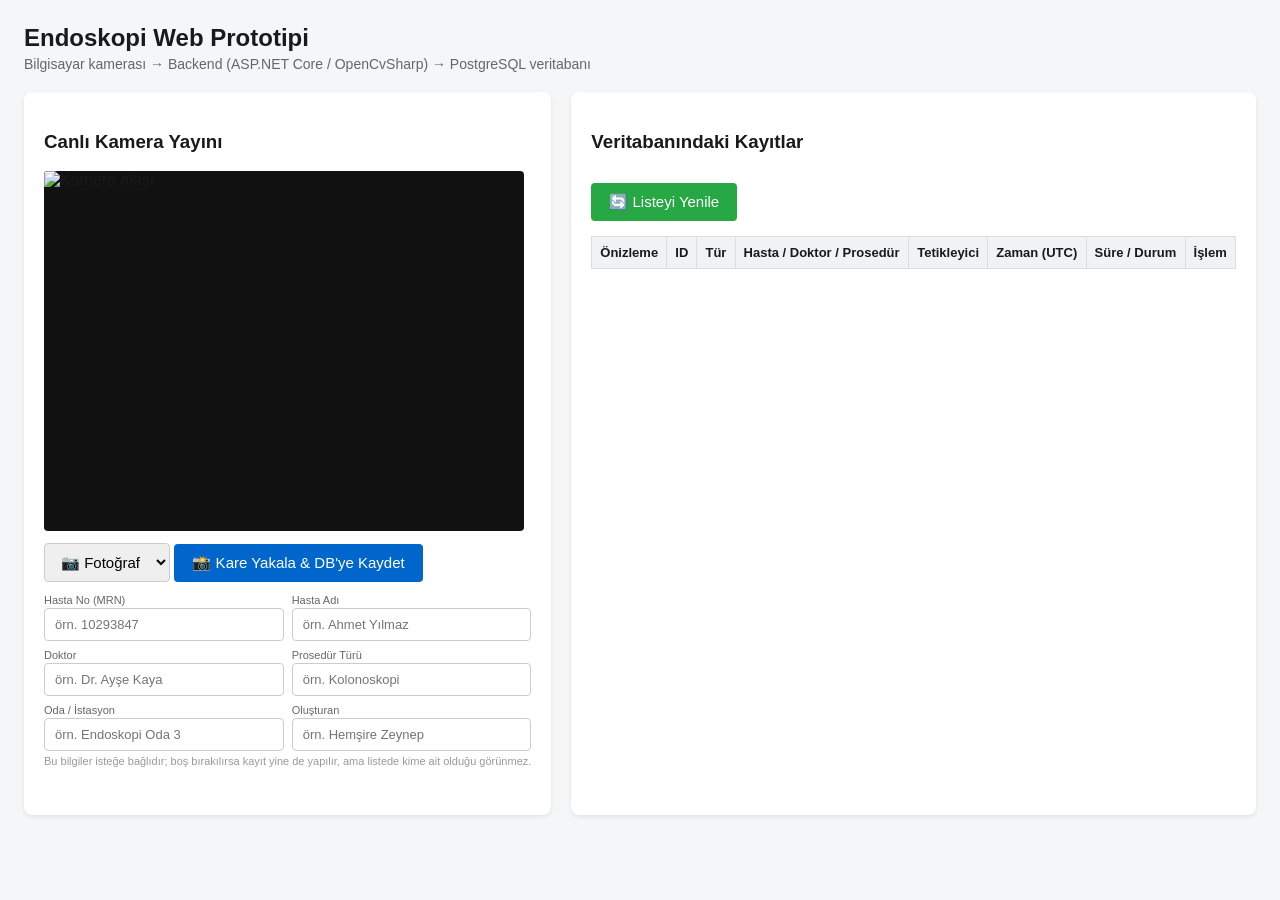
==== Endoscopy/wwwroot/index.html @ 204ac4cf "Fotoğraf çekiminde Width/Height'ı da doldur - Video/foto artık Width/Height alanlarını ortak kullanı" ====
<!DOCTYPE html>
<html lang="tr">
<head>
  <meta charset="UTF-8" />
  <meta name="viewport" content="width=device-width, initial-scale=1.0" />
  <title>Endoskopi Web Prototipi — Kamera & Veritabanı Testi</title>
  <style>
    body { font-family: Segoe UI, sans-serif; margin: 24px; background: #f4f6f8; color: #1a1a1a; }
    h2 { margin-bottom: 4px; }
    .subtitle { color: #666; margin-top: 0; margin-bottom: 20px; font-size: 14px; }
    .container { display: flex; gap: 20px; flex-wrap: wrap; }
    .panel { background: white; padding: 20px; border-radius: 8px; box-shadow: 0 2px 4px rgba(0,0,0,0.08); }
    .video-box { width: 480px; height: 360px; background: #111; border-radius: 4px; overflow: hidden; display: flex; align-items: center; justify-content: center; }
    .video-box img { width: 100%; height: 100%; object-fit: cover; }
    button { padding: 10px 18px; font-size: 15px; background: #0066cc; color: white; border: none; border-radius: 4px; cursor: pointer; margin-top: 12px; margin-right: 8px; }
    button:hover { background: #0052a3; }
    button.secondary { background: #28a745; }
    button.secondary:hover { background: #1e7e34; }
    button.recording { background: #cc0000; }
    button.recording:hover { background: #a30000; }
    select { padding: 9px 12px; font-size: 15px; border: 1px solid #ccc; border-radius: 4px; margin-top: 12px; }
    .context-form { display: grid; grid-template-columns: 1fr 1fr; gap: 8px; margin-top: 12px; }
    .context-form input { padding: 8px 10px; font-size: 13px; border: 1px solid #ccc; border-radius: 4px; width: 100%; box-sizing: border-box; }
    .context-form label { font-size: 11px; color: #666; display: block; margin-bottom: 2px; }
    .context-note { font-size: 11px; color: #999; margin-top: 4px; }
    .rec-indicator { display: inline-flex; align-items: center; gap: 6px; margin-left: 4px; font-size: 13px; color: #cc0000; font-weight: 600; }
    .rec-dot { width: 10px; height: 10px; border-radius: 50%; background: #cc0000; animation: blink 1s infinite; }
    @keyframes blink { 50% { opacity: 0.2; } }
    .video-thumb { width: 120px; height: 60px; object-fit: cover; border-radius: 4px; background: #000; }
    .badge { display: inline-block; padding: 2px 8px; border-radius: 10px; font-size: 11px; font-weight: 600; }
    .badge-photo { background: #e7f1ff; color: #0066cc; }
    .badge-video { background: #ffe9e9; color: #cc0000; }
    .badge-recording { background: #fff3cd; color: #997404; }
    .badge-interrupted { background: #ffe5cc; color: #a35400; }
    .badge-corrupted { background: #2b2b2b; color: #ff6b6b; }
    table { width: 100%; border-collapse: collapse; margin-top: 15px; }
    th, td { border: 1px solid #ddd; padding: 8px; text-align: left; font-size: 13px; }
    th { background: #f0f2f5; }
    .thumb { width: 80px; height: 60px; object-fit: cover; border-radius: 4px; }
    .status { margin-top: 10px; font-size: 13px; color: #444; min-height: 18px; }
    .right-panel { flex: 1; min-width: 400px; }
  </style>
</head>
<body>
  <h2>Endoskopi Web Prototipi</h2>
  <p class="subtitle">Bilgisayar kamerası → Backend (ASP.NET Core / OpenCvSharp) → PostgreSQL veritabanı</p>

  <div class="container">
    <!-- Canlı Kamera Paneli -->
    <div class="panel">
      <h3>Canlı Kamera Yayını</h3>
      <div class="video-box">
        <img src="/api/video-feed" alt="Kamera akışı" />
      </div>

      <div>
        <select id="mode-select" onchange="onModeChange()">
          <option value="photo">📷 Fotoğraf</option>
          <option value="video">🎥 Video</option>
        </select>
        <button id="action-btn" onclick="onActionClick()">📸 Kare Yakala & DB'ye Kaydet</button>
        <span class="rec-indicator" id="rec-indicator" style="display:none;">
          <span class="rec-dot"></span> Kayıtta — <span id="rec-timer">00:00</span>
        </span>
      </div>

      <!-- Bu kaydın kime/hangi işleme ait olduğu — hepsi opsiyonel, boş -->
      <!-- bırakılabilir. DB'ye InsertCapture ile birlikte gidiyor. -->
      <div class="context-form">
        <div>
          <label for="ctx-patient-id">Hasta No (MRN)</label>
          <input id="ctx-patient-id" type="text" placeholder="örn. 10293847" />
        </div>
        <div>
          <label for="ctx-patient-name">Hasta Adı</label>
          <input id="ctx-patient-name" type="text" placeholder="örn. Ahmet Yılmaz" />
        </div>
        <div>
          <label for="ctx-doctor-name">Doktor</label>
          <input id="ctx-doctor-name" type="text" placeholder="örn. Dr. Ayşe Kaya" />
        </div>
        <div>
          <label for="ctx-procedure-type">Prosedür Türü</label>
          <input id="ctx-procedure-type" type="text" placeholder="örn. Kolonoskopi" />
        </div>
        <div>
          <label for="ctx-room-name">Oda / İstasyon</label>
          <input id="ctx-room-name" type="text" placeholder="örn. Endoskopi Oda 3" />
        </div>
        <div>
          <label for="ctx-created-by">Oluşturan</label>
          <input id="ctx-created-by" type="text" placeholder="örn. Hemşire Zeynep" />
        </div>
      </div>
      <div class="context-note">Bu bilgiler isteğe bağlıdır; boş bırakılırsa kayıt yine de yapılır, ama listede kime ait olduğu görünmez.</div>

      <div class="status" id="status"></div>
    </div>

    <!-- Veritabanı Kayıtları -->
    <div class="panel right-panel">
      <h3>Veritabanındaki Kayıtlar</h3>
      <button class="secondary" onclick="loadCaptures()">🔄 Listeyi Yenile</button>
      <table>
        <thead>
          <tr>
            <th>Önizleme</th>
            <th>ID</th>
            <th>Tür</th>
            <th>Hasta / Doktor / Prosedür</th>
            <th>Tetikleyici</th>
            <th>Zaman (UTC)</th>
            <th>Süre / Durum</th>
            <th>İşlem</th>
          </tr>
        </thead>
        <tbody id="captures-table"></tbody>
      </table>
    </div>
  </div>

  <script>
    const statusEl = document.getElementById('status');
    const modeSelect = document.getElementById('mode-select');
    const actionBtn = document.getElementById('action-btn');
    const recIndicator = document.getElementById('rec-indicator');
    const recTimer = document.getElementById('rec-timer');

    let isRecording = false;
    let recordingStartedAt = null;
    let timerInterval = null;

    // --- "Kime/hangi işleme ait" formu ---
    // Hepsi opsiyonel; boş bırakılan alan isteğe hiç eklenmiyor (backend'de
    // zaten hepsi nullable — boş string yerine gerçek null gitmesi DB'de
    // daha temiz: "" yerine NULL, aramalarda/filtrelerde karışıklık yaratmaz).
    function readContextPayload() {
      const val = id => document.getElementById(id).value.trim() || null;
      return {
        patientIdentifier: val('ctx-patient-id'),
        patientName: val('ctx-patient-name'),
        doctorName: val('ctx-doctor-name'),
        procedureType: val('ctx-procedure-type'),
        roomName: val('ctx-room-name'),
        createdByName: val('ctx-created-by')
      };
    }

    // --- Dropdown moduna göre buton metni/rengi ---
    function onModeChange() {
      if (isRecording) {
        // Kayıt devam ederken modu değiştirmeye izin verme; kullanıcı önce durdurmalı.
        modeSelect.value = 'video';
        statusEl.textContent = 'Devam eden video kaydını durdurmadan mod değiştiremezsiniz.';
        return;
      }
      updateButtonForMode();
    }

    function updateButtonForMode() {
      if (modeSelect.value === 'photo') {
        actionBtn.textContent = '📸 Kare Yakala & DB\'ye Kaydet';
        actionBtn.classList.remove('recording');
      } else {
        actionBtn.textContent = '⏺ Video Kaydını Başlat';
        actionBtn.classList.remove('recording');
      }
    }

    function onActionClick() {
      if (modeSelect.value === 'photo') {
        takeSnapshot();
      } else {
        isRecording ? stopRecording() : startRecording();
      }
    }

    async function takeSnapshot() {
      statusEl.textContent = 'Kare yakalanıyor...';
      try {
        const response = await fetch('/api/capture', {
          method: 'POST',
          headers: { 'Content-Type': 'application/json' },
          body: JSON.stringify({ triggerSource: 'WEB_UI_BUTTON', ...readContextPayload() })
        });

        if (!response.ok) {
          const err = await response.json().catch(() => ({}));
          statusEl.textContent = 'Hata: ' + (err.message || response.statusText);
          return;
        }

        const data = await response.json();
        statusEl.textContent = `Kaydedildi (Id: ${data.id}, dosya: ${data.filePath}).`;
        loadCaptures();
      } catch (e) {
        statusEl.textContent = 'Bağlantı hatası: ' + e.message;
      }
    }

    async function startRecording() {
      statusEl.textContent = 'Video kaydı başlatılıyor...';
      try {
        const response = await fetch('/api/capture/video/start', {
          method: 'POST',
          headers: { 'Content-Type': 'application/json' },
          body: JSON.stringify({ triggerSource: 'WEB_UI_BUTTON', ...readContextPayload() })
        });

        if (!response.ok) {
          const err = await response.json().catch(() => ({}));
          statusEl.textContent = 'Hata: ' + (err.message || response.statusText);
          return;
        }

        const data = await response.json();
        enterRecordingState(new Date(data.startedAt));
        statusEl.textContent = `Kayıt başladı (Id: ${data.id}, dosya: ${data.filePath}).`;
        loadCaptures();
      } catch (e) {
        statusEl.textContent = 'Bağlantı hatası: ' + e.message;
      }
    }

    async function stopRecording() {
      statusEl.textContent = 'Video kaydı durduruluyor...';
      try {
        const response = await fetch('/api/capture/video/stop', { method: 'POST' });

        if (!response.ok) {
          const err = await response.json().catch(() => ({}));
          statusEl.textContent = 'Hata: ' + (err.message || response.statusText);
          return;
        }

        const data = await response.json();
        exitRecordingState();
        const seconds = data.durationMs ? Math.round(data.durationMs / 1000) : '?';
        if (data.verified === false) {
          statusEl.textContent = `⚠ Kayıt durduruldu (Id: ${data.id}, süre: ${seconds}sn) ama dosya doğrulanamadı — bozuk olabilir.`;
        } else {
          statusEl.textContent = `Kayıt durduruldu (Id: ${data.id}, süre: ${seconds}sn).`;
        }
        loadCaptures();
      } catch (e) {
        statusEl.textContent = 'Bağlantı hatası: ' + e.message;
      }
    }

    function enterRecordingState(startedAt) {
      isRecording = true;
      recordingStartedAt = startedAt;
      recIndicator.style.display = 'inline-flex';
      actionBtn.textContent = '⏹ Video Kaydını Durdur';
      actionBtn.classList.add('recording');
      modeSelect.value = 'video';
      modeSelect.disabled = true;

      clearInterval(timerInterval);
      timerInterval = setInterval(updateTimer, 500);
      updateTimer();
    }

    function exitRecordingState() {
      isRecording = false;
      recordingStartedAt = null;
      recIndicator.style.display = 'none';
      modeSelect.disabled = false;
      clearInterval(timerInterval);
      updateButtonForMode();
    }

    function updateTimer() {
      if (!recordingStartedAt) return;
      const elapsedSec = Math.floor((Date.now() - recordingStartedAt.getTime()) / 1000);
      const mm = String(Math.floor(elapsedSec / 60)).padStart(2, '0');
      const ss = String(elapsedSec % 60).padStart(2, '0');
      recTimer.textContent = `${mm}:${ss}`;
    }

    // Sayfa (yeniden) açıldığında: sunucuda hâlâ devam eden bir kayıt var mı diye
    // sor. Kayıt server-side olduğu için tarayıcı kapansa/yenilense bile devam
    // ediyor olabilir; UI'ı gerçek duruma göre senkronlamak için bu şart.
    async function syncRecordingState() {
      try {
        const res = await fetch('/api/capture/video/status');
        const data = await res.json();
        if (data.isRecording && data.capture) {
          enterRecordingState(new Date(data.capture.capturedAt));
          statusEl.textContent = `Sunucuda devam eden bir kayıt bulundu (Id: ${data.capture.id}), UI senkronlandı.`;
        }
      } catch (e) {
        // Sessiz geç: durum senkronu opsiyonel bir iyileştirme.
      }
    }

    // Byte'ı okunaklı birime çevirir (KB/MB) — Windows Özellikler penceresindeki
    // "Size" alanının karşılığı, hem foto hem video için gösteriliyor.
    function formatFileSize(bytes) {
      if (bytes == null) return '';
      if (bytes < 1024) return `${bytes} B`;
      if (bytes < 1024 * 1024) return `${(bytes / 1024).toFixed(1)} KB`;
      return `${(bytes / (1024 * 1024)).toFixed(2)} MB`;
    }

    function typeBadge(item) {
      const badge = (() => {
        if (item.captureType === 'video') {
          switch (item.status) {
            case 'recording': return '<span class="badge badge-recording">● Kayıtta</span>';
            case 'interrupted': return '<span class="badge badge-interrupted">⚠ Kesintiye Uğradı</span>';
            case 'corrupted': return '<span class="badge badge-corrupted">✕ Bozuk Dosya</span>';
            default: return '<span class="badge badge-video">🎥 Video</span>';
          }
        }
        return '<span class="badge badge-photo">📷 Fotoğraf</span>';
      })();

      // Çözünürlük ve dosya boyutu artık hem foto hem video için doluyor —
      // ikisi de aynı MediaCapture.Width/Height/FileSizeBytes alanlarını paylaşıyor.
      const bits = [];
      if (item.width && item.height) bits.push(`${item.width}×${item.height}`);
      if (item.fileSizeBytes != null) bits.push(formatFileSize(item.fileSizeBytes));
      const infoLine = bits.length > 0 ? `<br><span style="color:#999;font-size:11px">${bits.join(' · ')}</span>` : '';

      return badge + infoLine;
    }

    function durationOrStatus(item) {
      if (item.captureType !== 'video') return '—';
      if (item.status === 'recording') return '<span style="color:#cc0000">devam ediyor…</span>';
      if (item.durationMs != null) {
        const seconds = `${Math.round(item.durationMs / 1000)} sn`;
        const main = item.status === 'interrupted' ? `~${seconds} (tahmini)` : seconds;
        return main + techInfoLine(item);
      }
      return '—';
    }

    // Gerçek kare sayısından hesaplanan ortalama fps — deklare edilen sabit
    // 20fps'ten sapabiliyor, bu satır o farkı görünür kılıyor. Çözünürlük
    // artık typeBadge'de gösteriliyor (foto+video ortak), burada tekrar etmiyoruz.
    function techInfoLine(item) {
      const bits = [];
      if (item.frameCount != null && item.durationMs) {
        const fps = (item.frameCount / (item.durationMs / 1000)).toFixed(1);
        bits.push(`${item.frameCount} kare (~${fps}fps)`);
      }
      return bits.length > 0 ? `<br><span style="color:#999;font-size:11px">${bits.join(' · ')}</span>` : '';
    }

    function contextCell(item) {
      const parts = [];
      if (item.patientName || item.patientIdentifier) {
        const idSuffix = item.patientIdentifier ? ` (${item.patientIdentifier})` : '';
        parts.push(`<strong>${item.patientName ?? 'İsimsiz hasta'}</strong>${idSuffix}`);
      }
      if (item.doctorName) parts.push(item.doctorName);
      if (item.procedureType) parts.push(item.procedureType);
      if (item.roomName) parts.push(`<span style="color:#999">${item.roomName}</span>`);
      if (item.createdByName) parts.push(`<span style="color:#999">Oluşturan: ${item.createdByName}</span>`);

      return parts.length > 0
        ? parts.join('<br>')
        : '<span style="color:#aaa">—</span>';
    }

    function previewCell(item) {
      if (item.captureType === 'video') {
        if (item.status === 'recording') {
          return '<span style="color:#cc0000">⏳ kayıt sürüyor…</span>';
        }
        // interrupted/corrupted durumlarda da dosyayı açmayı deniyoruz —
        // bazen kısmen oynatılabilir kalıyor; rozet zaten dikkatli olunması
        // gerektiğini gösteriyor.
        return `<video src="${item.filePath}" class="video-thumb" controls muted></video>`;
      }
      return `<img src="${item.filePath}" class="thumb" />`;
    }

    async function loadCaptures() {
      const res = await fetch('/api/captures');
      const data = await res.json();
      const tbody = document.getElementById('captures-table');
      tbody.innerHTML = '';

      if (data.length === 0) {
        tbody.innerHTML = '<tr><td colspan="8">Henüz kayıt yok. Yukarıdan bir mod seçip ilk kaydı oluşturun.</td></tr>';
        return;
      }

      data.forEach(item => {
        // Kayıt sürerken silmeye/yenilemeye izin vermiyoruz — dosya henüz kapanmadı.
        const isRecordingRow = item.status === 'recording';
        const deleteBtn = isRecordingRow
          ? ''
          : `<button class="secondary" style="background:#cc0000;padding:6px 10px;font-size:12px;margin:0;" onclick="deleteCapture(${item.id})">🗑 Sil</button>`;
        const refreshBtn = isRecordingRow
          ? ''
          : `<button class="secondary" style="background:#555;padding:6px 10px;font-size:12px;margin:0;" onclick="refreshMetadata(${item.id})">🔄 Yenile</button>`;

        const row = `
          <tr>
            <td>${previewCell(item)}</td>
            <td>${item.id}</td>
            <td>${typeBadge(item)}</td>
            <td>${contextCell(item)}</td>
            <td>${item.triggerSource}</td>
            <td>${new Date(item.capturedAt).toLocaleString('tr-TR')}</td>
            <td>${durationOrStatus(item)}</td>
            <td>${refreshBtn} ${deleteBtn}</td>
          </tr>
        `;
        tbody.innerHTML += row;
      });
    }

    // Dosyayı YENİDEN OKUYUP (Windows Özellikler'le hiç ilgisi yok, doğrudan
    // dosyanın kendisi) Width/Height/FrameCount/FileSizeBytes'ı tazeler.
    // Bu alanlar eklenmeden önce kaydedilmiş eski satırları doldurmak
    // (backfill) ya da şüpheli görünen bir değeri yeniden ölçmek için.
    async function refreshMetadata(id) {
      statusEl.textContent = `Id=${id} için dosya bilgileri yeniden okunuyor...`;
      try {
        const response = await fetch(`/api/captures/${id}/refresh-metadata`, { method: 'POST' });
        if (!response.ok) {
          const err = await response.json().catch(() => ({}));
          statusEl.textContent = 'Yenileme hatası: ' + (err.message || response.statusText);
          return;
        }

        const data = await response.json();
        statusEl.textContent = `Id=${id} güncellendi: ${data.width ?? '—'}×${data.height ?? '—'}, ${data.frameCount ?? '—'} kare, ${formatFileSize(data.fileSizeBytes)}.`;
        loadCaptures();
      } catch (e) {
        statusEl.textContent = 'Bağlantı hatası: ' + e.message;
      }
    }

    // Soft-delete: dosya ve DB satırı silinmiyor, sadece listeden gizleniyor
    // (bkz. IsActive alanı). Tıbbi kayıt olduğu için kalıcı silme yok.
    async function deleteCapture(id) {
      if (!confirm(`Id=${id} olan kaydı listeden kaldırmak istediğinize emin misiniz? (Dosya silinmez, sadece listeden gizlenir.)`)) {
        return;
      }

      try {
        const response = await fetch(`/api/captures/${id}`, { method: 'DELETE' });
        if (!response.ok) {
          const err = await response.json().catch(() => ({}));
          statusEl.textContent = 'Silme hatası: ' + (err.message || response.statusText);
          return;
        }

        statusEl.textContent = `Id=${id} listeden kaldırıldı.`;
        loadCaptures();
      } catch (e) {
        statusEl.textContent = 'Bağlantı hatası: ' + e.message;
      }
    }

    updateButtonForMode();
    syncRecordingState();
    loadCaptures();
  </script>
</body>
</html>
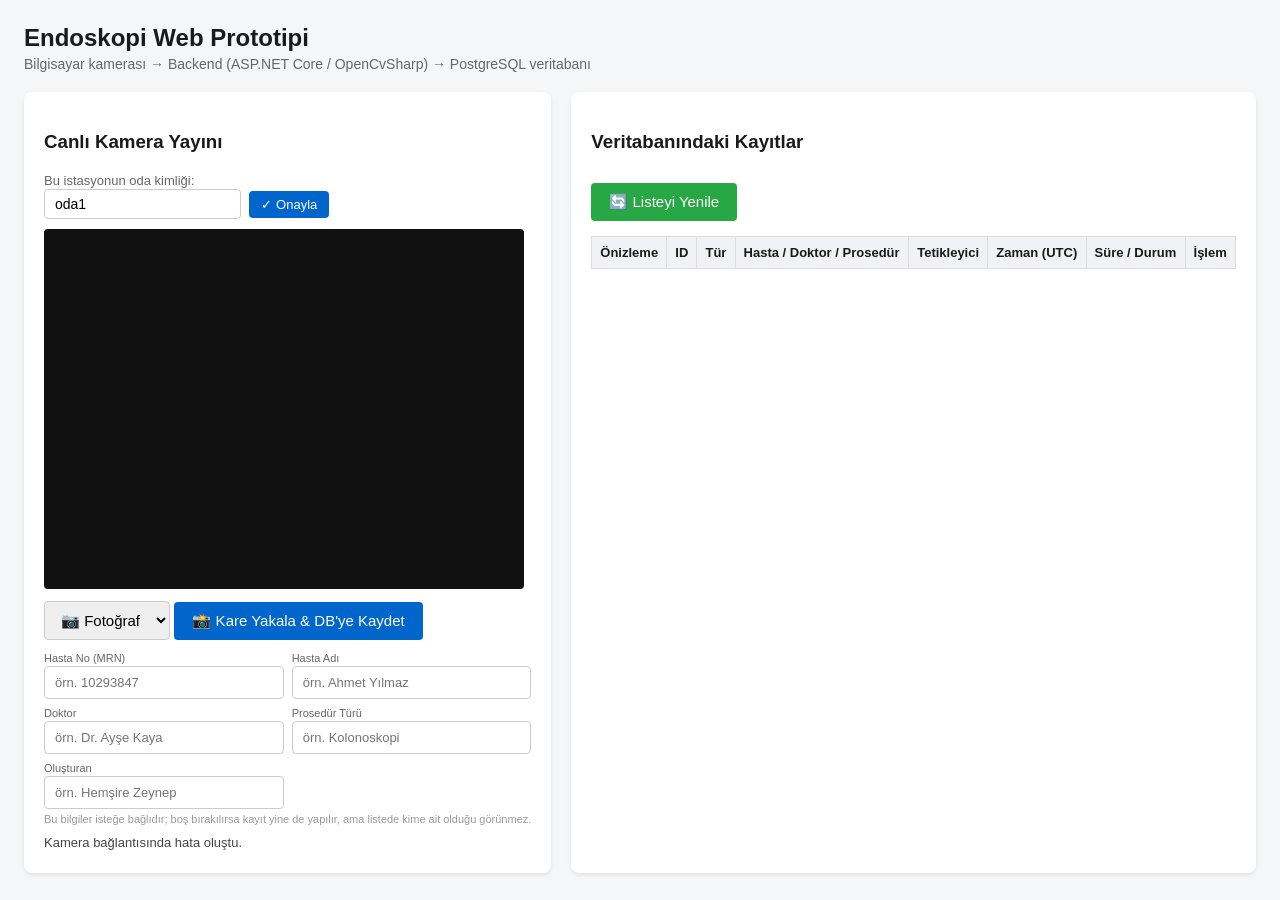
==== commit 480c24cb: "Tek kameralı CameraService yerine çoklu-oda WebSocket mimarisini kur Furkan abi'nin yönüne göre (mer" ====
--- a/Endoscopy/wwwroot/index.html
+++ b/Endoscopy/wwwroot/index.html
@@ -11,7 +11,7 @@
     .container { display: flex; gap: 20px; flex-wrap: wrap; }
     .panel { background: white; padding: 20px; border-radius: 8px; box-shadow: 0 2px 4px rgba(0,0,0,0.08); }
     .video-box { width: 480px; height: 360px; background: #111; border-radius: 4px; overflow: hidden; display: flex; align-items: center; justify-content: center; }
-    .video-box img { width: 100%; height: 100%; object-fit: cover; }
+    .video-box img, .video-box video { width: 100%; height: 100%; object-fit: cover; }
     button { padding: 10px 18px; font-size: 15px; background: #0066cc; color: white; border: none; border-radius: 4px; cursor: pointer; margin-top: 12px; margin-right: 8px; }
     button:hover { background: #0052a3; }
     button.secondary { background: #28a745; }
@@ -49,8 +49,20 @@
     <!-- Canlı Kamera Paneli -->
     <div class="panel">
       <h3>Canlı Kamera Yayını</h3>
+
+      <!-- Oda kimliği: artık kamera bu makinenin kendisinde değil, tarayıcıdan
+           WebSocket ile sunucuya akıtılıyor (bkz. /ws-camera/{roomId}). Bu
+           bilgisayar hangi odadaysa, o oda kimliğini burada belirtiyoruz —
+           tüm fotoğraf/video işlemleri buna göre yönlendiriliyor. -->
+      <div style="margin-bottom: 10px;">
+        <label for="room-id-input" style="font-size: 13px; color: #666;">Bu istasyonun oda kimliği:</label><br>
+        <input id="room-id-input" type="text" value="oda1" style="padding: 6px 10px; font-size: 14px; border: 1px solid #ccc; border-radius: 4px;" onchange="onRoomIdChange()" onkeydown="if (event.key === 'Enter') { event.preventDefault(); onRoomIdChange(); this.blur(); }" />
+        <button onclick="onRoomIdChange()" style="padding: 6px 12px; font-size: 13px; margin: 0 0 0 4px;">✓ Onayla</button>
+      </div>
+
       <div class="video-box">
-        <img src="/api/video-feed" alt="Kamera akışı" />
+        <video id="local-video" autoplay playsinline muted></video>
+        <canvas id="capture-canvas" style="display:none"></canvas>
       </div>
 
       <div>
@@ -65,7 +77,8 @@
       </div>
 
       <!-- Bu kaydın kime/hangi işleme ait olduğu — hepsi opsiyonel, boş -->
-      <!-- bırakılabilir. DB'ye InsertCapture ile birlikte gidiyor. -->
+      <!-- bırakılabilir. DB'ye InsertCapture ile birlikte gidiyor. "Oda" artık -->
+      <!-- yukarıdaki oda kimliğinden otomatik geliyor, burada ayrıca sorulmuyor. -->
       <div class="context-form">
         <div>
           <label for="ctx-patient-id">Hasta No (MRN)</label>
@@ -82,10 +95,6 @@
         <div>
           <label for="ctx-procedure-type">Prosedür Türü</label>
           <input id="ctx-procedure-type" type="text" placeholder="örn. Kolonoskopi" />
-        </div>
-        <div>
-          <label for="ctx-room-name">Oda / İstasyon</label>
-          <input id="ctx-room-name" type="text" placeholder="örn. Endoskopi Oda 3" />
         </div>
         <div>
           <label for="ctx-created-by">Oluşturan</label>
@@ -130,10 +139,85 @@
     let recordingStartedAt = null;
     let timerInterval = null;
 
+    // --- Oda kimliği ve kamera akışı (bkz. WebSocketDemo prototipi) ---
+    // Kamera artık bu sunucuda değil, BU TARAYICIDA açılıyor (getUserMedia) ve
+    // WebSocket ile /ws-camera/{roomId}'ye akıtılıyor. Sunucu tarafı bunu bir
+    // CameraSession'da tutuyor (bkz. Services/CameraSession.cs), tüm foto/video
+    // endpoint'leri de bu oda kimliğine göre yönlendiriliyor (/api/rooms/{roomId}/...).
+    const localVideo = document.getElementById('local-video');
+    const captureCanvas = document.getElementById('capture-canvas');
+    const captureCtx = captureCanvas.getContext('2d');
+    const roomIdInput = document.getElementById('room-id-input');
+
+    let cameraSocket = null;
+    let cameraSendInterval = null;
+
+    function roomId() {
+      return roomIdInput.value.trim() || 'oda1';
+    }
+
+    function onRoomIdChange() {
+      statusEl.textContent = `Oda kimliği "${roomId()}" olarak değiştirildi, kamera yeniden bağlanıyor...`;
+      connectCamera();
+      loadCaptures(); // tablo da yeni odanın kayıtlarını göstersin
+    }
+
+    let localStream = null; // kamera akışı bir kere açılır, oda değişse de tekrar açılmaz
+
+    function connectCamera() {
+      if (cameraSocket) {
+        cameraSocket.close();
+        clearInterval(cameraSendInterval);
+      }
+
+      const protocol = window.location.protocol === 'https:' ? 'wss:' : 'ws:';
+      cameraSocket = new WebSocket(`${protocol}//${window.location.host}/ws-camera/${roomId()}`);
+      cameraSocket.binaryType = 'arraybuffer';
+
+      cameraSocket.onopen = () => { statusEl.textContent = `Kameraya bağlanıldı (Oda: ${roomId()}).`; };
+      cameraSocket.onerror = () => { statusEl.textContent = 'Kamera bağlantısında hata oluştu.'; };
+
+      // Kamerayı SADECE İLK SEFERİNDE açıyoruz (getUserMedia). Oda değiştirince
+      // fiziksel kamera değişmiyor, sadece hangi odanın WebSocket'ine gönderdiğimiz
+      // değişiyor — bu yüzden tekrar getUserMedia() çağırmıyoruz. Eskiden her oda
+      // değişiminde YENİ bir akış açılıyor ama ESKİSİ hiç kapatılmıyordu; bu da
+      // arka arkaya biriken, serbest bırakılmamış kamera bağlantılarına (ve
+      // muhtemelen donmuş/siyah görüntüye) yol açabiliyordu.
+      if (localStream) {
+        startSendingFrames();
+        return;
+      }
+
+      navigator.mediaDevices.getUserMedia({ video: true })
+        .then(stream => {
+          localStream = stream;
+          localVideo.srcObject = stream;
+          startSendingFrames();
+        })
+        .catch(err => { statusEl.textContent = 'Kamera hatası: ' + err.message; });
+    }
+
+    function startSendingFrames() {
+      cameraSendInterval = setInterval(() => {
+        if (!cameraSocket || cameraSocket.readyState !== WebSocket.OPEN) return;
+        if (localVideo.videoWidth === 0) return; // henüz ilk kare gelmedi
+
+        captureCanvas.width = localVideo.videoWidth;
+        captureCanvas.height = localVideo.videoHeight;
+        captureCtx.drawImage(localVideo, 0, 0, captureCanvas.width, captureCanvas.height);
+        captureCanvas.toBlob(blob => {
+          if (!blob) return;
+          blob.arrayBuffer().then(buf => cameraSocket.send(buf));
+        }, 'image/jpeg', 0.7);
+      }, 200); // ~5 kare/saniye
+    }
+
     // --- "Kime/hangi işleme ait" formu ---
     // Hepsi opsiyonel; boş bırakılan alan isteğe hiç eklenmiyor (backend'de
     // zaten hepsi nullable — boş string yerine gerçek null gitmesi DB'de
     // daha temiz: "" yerine NULL, aramalarda/filtrelerde karışıklık yaratmaz).
+    // "roomName" burada YOK — artık yukarıdaki oda kimliğinden (route'tan)
+    // otomatik geliyor, sunucu tarafında client'tan gelen değeri zaten eziyor.
     function readContextPayload() {
       const val = id => document.getElementById(id).value.trim() || null;
       return {
@@ -141,7 +225,6 @@
         patientName: val('ctx-patient-name'),
         doctorName: val('ctx-doctor-name'),
         procedureType: val('ctx-procedure-type'),
-        roomName: val('ctx-room-name'),
         createdByName: val('ctx-created-by')
       };
     }
@@ -178,7 +261,7 @@
     async function takeSnapshot() {
       statusEl.textContent = 'Kare yakalanıyor...';
       try {
-        const response = await fetch('/api/capture', {
+        const response = await fetch(`/api/rooms/${roomId()}/capture`, {
           method: 'POST',
           headers: { 'Content-Type': 'application/json' },
           body: JSON.stringify({ triggerSource: 'WEB_UI_BUTTON', ...readContextPayload() })
@@ -201,7 +284,7 @@
     async function startRecording() {
       statusEl.textContent = 'Video kaydı başlatılıyor...';
       try {
-        const response = await fetch('/api/capture/video/start', {
+        const response = await fetch(`/api/rooms/${roomId()}/capture/video/start`, {
           method: 'POST',
           headers: { 'Content-Type': 'application/json' },
           body: JSON.stringify({ triggerSource: 'WEB_UI_BUTTON', ...readContextPayload() })
@@ -225,7 +308,7 @@
     async function stopRecording() {
       statusEl.textContent = 'Video kaydı durduruluyor...';
       try {
-        const response = await fetch('/api/capture/video/stop', { method: 'POST' });
+        const response = await fetch(`/api/rooms/${roomId()}/capture/video/stop`, { method: 'POST' });
 
         if (!response.ok) {
           const err = await response.json().catch(() => ({}));
@@ -283,7 +366,7 @@
     // ediyor olabilir; UI'ı gerçek duruma göre senkronlamak için bu şart.
     async function syncRecordingState() {
       try {
-        const res = await fetch('/api/capture/video/status');
+        const res = await fetch(`/api/rooms/${roomId()}/capture/video/status`);
         const data = await res.json();
         if (data.isRecording && data.capture) {
           enterRecordingState(new Date(data.capture.capturedAt));
@@ -379,7 +462,10 @@
     }
 
     async function loadCaptures() {
-      const res = await fetch('/api/captures');
+      // Sadece BU odanın kayıtlarını çekiyoruz — başka odanın/hastanın
+      // kaydını bu ekrandan görmemek için (bkz. admin.html: o, roomId
+      // vermeden çağırıp TÜM odaları görür).
+      const res = await fetch(`/api/captures?roomId=${encodeURIComponent(roomId())}`);
       const data = await res.json();
       const tbody = document.getElementById('captures-table');
       tbody.innerHTML = '';
@@ -459,6 +545,7 @@
       }
     }
 
+    connectCamera();
     updateButtonForMode();
     syncRecordingState();
     loadCaptures();
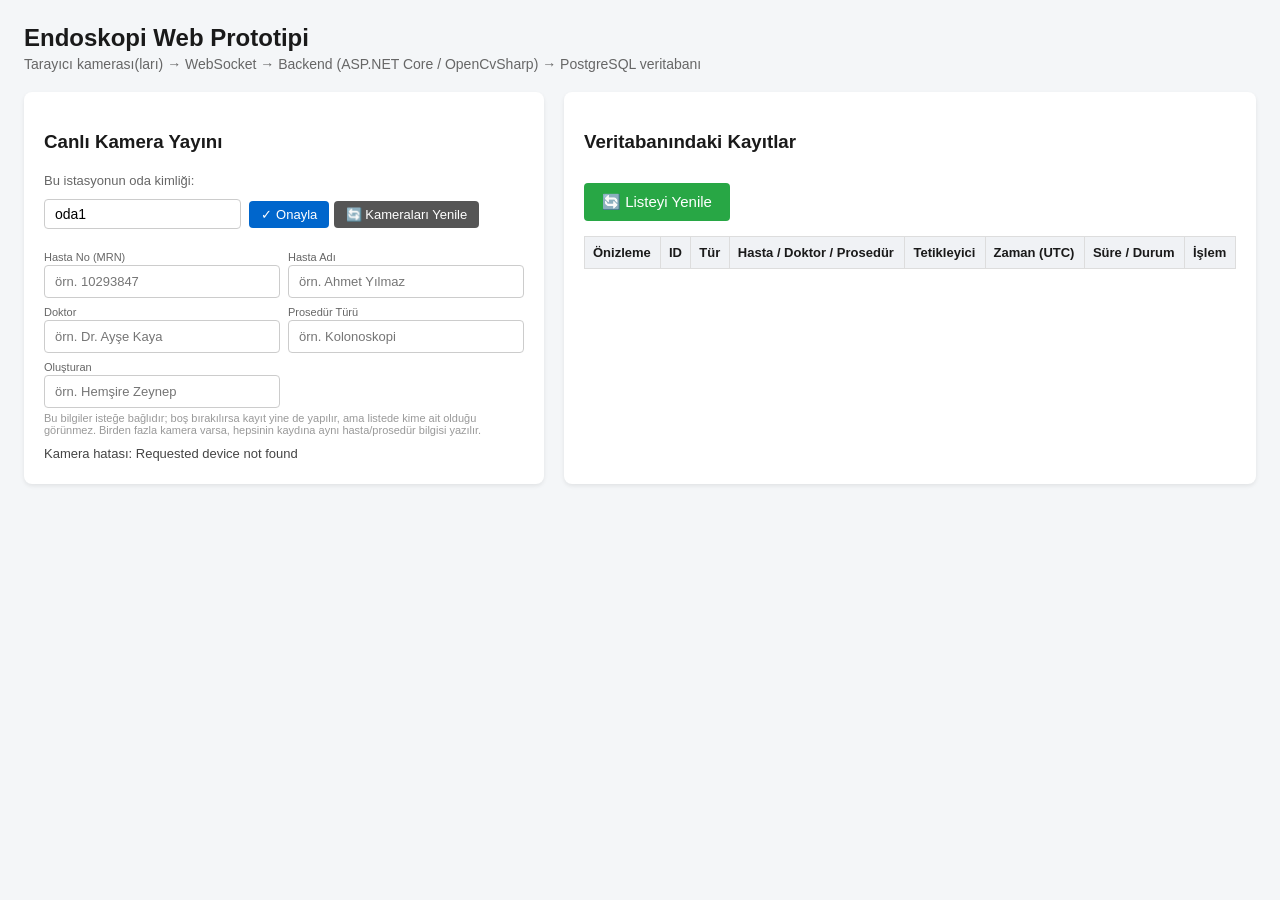
==== commit 45ed106b: "Ana ekrana çoklu kamera desteği ekle (özel odalar için) Furkan abi'nin talebi: özel odalarda 2 ayrı " ====
--- a/Endoscopy/wwwroot/index.html
+++ b/Endoscopy/wwwroot/index.html
@@ -10,8 +10,11 @@
     .subtitle { color: #666; margin-top: 0; margin-bottom: 20px; font-size: 14px; }
     .container { display: flex; gap: 20px; flex-wrap: wrap; }
     .panel { background: white; padding: 20px; border-radius: 8px; box-shadow: 0 2px 4px rgba(0,0,0,0.08); }
-    .video-box { width: 480px; height: 360px; background: #111; border-radius: 4px; overflow: hidden; display: flex; align-items: center; justify-content: center; }
+    .cameras-grid { display: flex; gap: 16px; flex-wrap: wrap; }
+    .camera-card { width: 420px; }
+    .video-box { width: 420px; height: 315px; background: #111; border-radius: 4px; overflow: hidden; display: flex; align-items: center; justify-content: center; }
     .video-box img, .video-box video { width: 100%; height: 100%; object-fit: cover; }
+    .camera-title { font-size: 12px; color: #666; margin-bottom: 4px; }
     button { padding: 10px 18px; font-size: 15px; background: #0066cc; color: white; border: none; border-radius: 4px; cursor: pointer; margin-top: 12px; margin-right: 8px; }
     button:hover { background: #0052a3; }
     button.secondary { background: #28a745; }
@@ -19,10 +22,10 @@
     button.recording { background: #cc0000; }
     button.recording:hover { background: #a30000; }
     select { padding: 9px 12px; font-size: 15px; border: 1px solid #ccc; border-radius: 4px; margin-top: 12px; }
-    .context-form { display: grid; grid-template-columns: 1fr 1fr; gap: 8px; margin-top: 12px; }
+    .context-form { display: grid; grid-template-columns: 1fr 1fr; gap: 8px; margin-top: 12px; max-width: 480px; }
     .context-form input { padding: 8px 10px; font-size: 13px; border: 1px solid #ccc; border-radius: 4px; width: 100%; box-sizing: border-box; }
     .context-form label { font-size: 11px; color: #666; display: block; margin-bottom: 2px; }
-    .context-note { font-size: 11px; color: #999; margin-top: 4px; }
+    .context-note { font-size: 11px; color: #999; margin-top: 4px; max-width: 480px; }
     .rec-indicator { display: inline-flex; align-items: center; gap: 6px; margin-left: 4px; font-size: 13px; color: #cc0000; font-weight: 600; }
     .rec-dot { width: 10px; height: 10px; border-radius: 50%; background: #cc0000; animation: blink 1s infinite; }
     @keyframes blink { 50% { opacity: 0.2; } }
@@ -43,42 +46,32 @@
 </head>
 <body>
   <h2>Endoskopi Web Prototipi</h2>
-  <p class="subtitle">Bilgisayar kamerası → Backend (ASP.NET Core / OpenCvSharp) → PostgreSQL veritabanı</p>
+  <p class="subtitle">Tarayıcı kamerası(ları) → WebSocket → Backend (ASP.NET Core / OpenCvSharp) → PostgreSQL veritabanı</p>
 
   <div class="container">
     <!-- Canlı Kamera Paneli -->
     <div class="panel">
       <h3>Canlı Kamera Yayını</h3>
 
-      <!-- Oda kimliği: artık kamera bu makinenin kendisinde değil, tarayıcıdan
-           WebSocket ile sunucuya akıtılıyor (bkz. /ws-camera/{roomId}). Bu
-           bilgisayar hangi odadaysa, o oda kimliğini burada belirtiyoruz —
-           tüm fotoğraf/video işlemleri buna göre yönlendiriliyor. -->
+      <!-- Oda kimliği: bu bilgisayarda kaç fiziksel kamera varsa (dahili webcam,
+           ikinci bir USB kamera, OBS sanal kamera vb.) hepsi otomatik bulunup
+           bağlanır. Özel odalarda (2 kamera tek cihaza bağlı) her kamera kendi
+           alt-oda kimliğini alır (oda1-cam1, oda1-cam2 gibi); tek kameralı
+           normal odalarda eskisi gibi tek bir "oda1" kullanılır - davranış
+           değişmiyor. Bkz. Services/CameraSession.cs (her kamera kendi izole
+           oturumu) ve CaptureDbService.GetCaptures (alt-kameraları da oda
+           tablosunda birlikte gösterme mantığı). -->
       <div style="margin-bottom: 10px;">
         <label for="room-id-input" style="font-size: 13px; color: #666;">Bu istasyonun oda kimliği:</label><br>
         <input id="room-id-input" type="text" value="oda1" style="padding: 6px 10px; font-size: 14px; border: 1px solid #ccc; border-radius: 4px;" onchange="onRoomIdChange()" onkeydown="if (event.key === 'Enter') { event.preventDefault(); onRoomIdChange(); this.blur(); }" />
         <button onclick="onRoomIdChange()" style="padding: 6px 12px; font-size: 13px; margin: 0 0 0 4px;">✓ Onayla</button>
+        <button onclick="setupCameras()" style="padding: 6px 12px; font-size: 13px; background: #555;">🔄 Kameraları Yenile</button>
       </div>
 
-      <div class="video-box">
-        <video id="local-video" autoplay playsinline muted></video>
-        <canvas id="capture-canvas" style="display:none"></canvas>
-      </div>
-
-      <div>
-        <select id="mode-select" onchange="onModeChange()">
-          <option value="photo">📷 Fotoğraf</option>
-          <option value="video">🎥 Video</option>
-        </select>
-        <button id="action-btn" onclick="onActionClick()">📸 Kare Yakala & DB'ye Kaydet</button>
-        <span class="rec-indicator" id="rec-indicator" style="display:none;">
-          <span class="rec-dot"></span> Kayıtta — <span id="rec-timer">00:00</span>
-        </span>
-      </div>
+      <div class="cameras-grid" id="cameras-grid"></div>
 
       <!-- Bu kaydın kime/hangi işleme ait olduğu — hepsi opsiyonel, boş -->
-      <!-- bırakılabilir. DB'ye InsertCapture ile birlikte gidiyor. "Oda" artık -->
-      <!-- yukarıdaki oda kimliğinden otomatik geliyor, burada ayrıca sorulmuyor. -->
+      <!-- bırakılabilir, TÜM kameralar için ORTAK (aynı oda/prosedür). -->
       <div class="context-form">
         <div>
           <label for="ctx-patient-id">Hasta No (MRN)</label>
@@ -101,7 +94,7 @@
           <input id="ctx-created-by" type="text" placeholder="örn. Hemşire Zeynep" />
         </div>
       </div>
-      <div class="context-note">Bu bilgiler isteğe bağlıdır; boş bırakılırsa kayıt yine de yapılır, ama listede kime ait olduğu görünmez.</div>
+      <div class="context-note">Bu bilgiler isteğe bağlıdır; boş bırakılırsa kayıt yine de yapılır, ama listede kime ait olduğu görünmez. Birden fazla kamera varsa, hepsinin kaydına aynı hasta/prosedür bilgisi yazılır.</div>
 
       <div class="status" id="status"></div>
     </div>
@@ -130,94 +123,161 @@
 
   <script>
     const statusEl = document.getElementById('status');
-    const modeSelect = document.getElementById('mode-select');
-    const actionBtn = document.getElementById('action-btn');
-    const recIndicator = document.getElementById('rec-indicator');
-    const recTimer = document.getElementById('rec-timer');
-
-    let isRecording = false;
-    let recordingStartedAt = null;
-    let timerInterval = null;
-
-    // --- Oda kimliği ve kamera akışı (bkz. WebSocketDemo prototipi) ---
-    // Kamera artık bu sunucuda değil, BU TARAYICIDA açılıyor (getUserMedia) ve
-    // WebSocket ile /ws-camera/{roomId}'ye akıtılıyor. Sunucu tarafı bunu bir
-    // CameraSession'da tutuyor (bkz. Services/CameraSession.cs), tüm foto/video
-    // endpoint'leri de bu oda kimliğine göre yönlendiriliyor (/api/rooms/{roomId}/...).
-    const localVideo = document.getElementById('local-video');
-    const captureCanvas = document.getElementById('capture-canvas');
-    const captureCtx = captureCanvas.getContext('2d');
     const roomIdInput = document.getElementById('room-id-input');
-
-    let cameraSocket = null;
-    let cameraSendInterval = null;
-
-    function roomId() {
+    const camerasGrid = document.getElementById('cameras-grid');
+
+    function baseRoomId() {
       return roomIdInput.value.trim() || 'oda1';
     }
 
     function onRoomIdChange() {
-      statusEl.textContent = `Oda kimliği "${roomId()}" olarak değiştirildi, kamera yeniden bağlanıyor...`;
-      connectCamera();
-      loadCaptures(); // tablo da yeni odanın kayıtlarını göstersin
-    }
-
-    let localStream = null; // kamera akışı bir kere açılır, oda değişse de tekrar açılmaz
-
-    function connectCamera() {
-      if (cameraSocket) {
-        cameraSocket.close();
-        clearInterval(cameraSendInterval);
-      }
-
+      statusEl.textContent = `Oda kimliği "${baseRoomId()}" olarak değiştirildi, kameralar yeniden bağlanıyor...`;
+      setupCameras();
+      loadCaptures();
+    }
+
+    // --- Çoklu kamera desteği ---
+    // Her tespit edilen kamera için, activeCameras dizisinde bağımsız bir
+    // "durum nesnesi" tutuyoruz (kendi socket'i, kendi kayıt durumu, kendi DOM
+    // elemanları). Bu, sunucudaki CameraSession izolasyonunun (bkz. bugünkü
+    // thread-safety konuşması) tarayıcı tarafındaki karşılığı: bir kameranın
+    // durumu, başka bir kameranınkiyle hiç karışmıyor.
+    let activeCameras = [];
+
+    async function setupCameras() {
+      // Önceki kameraları temizle (varsa) — bağlantıları kapat, akışları durdur.
+      activeCameras.forEach(cam => {
+        cam.socket?.close();
+        clearInterval(cam.sendInterval);
+        clearInterval(cam.timerInterval);
+        cam.stream?.getTracks().forEach(t => t.stop());
+      });
+      activeCameras = [];
+      camerasGrid.innerHTML = '';
+
+      try {
+        // Cihaz isimlerini görebilmek için önce izin almamız lazım (gizlilik
+        // önlemi: izin verilmeden enumerateDevices boş/isimsiz döner).
+        const permStream = await navigator.mediaDevices.getUserMedia({ video: true });
+        permStream.getTracks().forEach(t => t.stop());
+
+        const devices = await navigator.mediaDevices.enumerateDevices();
+        const cams = devices.filter(d => d.kind === 'videoinput');
+
+        if (cams.length === 0) {
+          statusEl.textContent = 'Hiç kamera bulunamadı.';
+          return;
+        }
+
+        statusEl.textContent = `${cams.length} kamera bulundu, bağlanılıyor...`;
+        cams.forEach((cam, index) => setupOneCamera(cam.deviceId, cam.label, index, cams.length));
+      } catch (err) {
+        statusEl.textContent = 'Kamera hatası: ' + err.message;
+      }
+    }
+
+    function setupOneCamera(deviceId, label, index, total) {
+      // Tek kameralı (normal) bir odada eskisi gibi düz oda kimliği kullanılır
+      // (geriye dönük uyumluluk). Birden fazla kamera varsa (özel odalar),
+      // her biri kendi alt-oda kimliğini alır.
+      const roomId = total <= 1 ? baseRoomId() : `${baseRoomId()}-cam${index + 1}`;
+
+      const card = document.createElement('div');
+      card.className = 'camera-card';
+      card.innerHTML = `
+        <div class="camera-title">${label || ('Kamera ' + (index + 1))} ${total > 1 ? `→ Oda: <code>${roomId}</code>` : ''}</div>
+        <div class="video-box"><video autoplay playsinline muted></video></div>
+        <canvas style="display:none"></canvas>
+        <div>
+          <select class="mode-select">
+            <option value="photo">📷 Fotoğraf</option>
+            <option value="video">🎥 Video</option>
+          </select>
+          <button class="action-btn">📸 Kare Yakala &amp; DB'ye Kaydet</button>
+          <span class="rec-indicator" style="display:none;">
+            <span class="rec-dot"></span> Kayıtta — <span class="rec-timer">00:00</span>
+          </span>
+        </div>
+      `;
+      camerasGrid.appendChild(card);
+
+      const videoEl = card.querySelector('video');
+      const canvas = card.querySelector('canvas');
+      const ctx = canvas.getContext('2d');
+      const modeSelect = card.querySelector('.mode-select');
+      const actionBtn = card.querySelector('.action-btn');
+      const recIndicator = card.querySelector('.rec-indicator');
+      const recTimer = card.querySelector('.rec-timer');
+
+      const cam = {
+        roomId, deviceId, stream: null, socket: null, sendInterval: null,
+        isRecording: false, recordingStartedAt: null, timerInterval: null,
+        videoEl, canvas, ctx, modeSelect, actionBtn, recIndicator, recTimer
+      };
+      activeCameras.push(cam);
+
+      function updateButtonForMode() {
+        if (cam.isRecording) return; // kayıt sürerken buton metnini değiştirme
+        if (modeSelect.value === 'photo') {
+          actionBtn.textContent = "📸 Kare Yakala & DB'ye Kaydet";
+          actionBtn.classList.remove('recording');
+        } else {
+          actionBtn.textContent = '⏺ Video Kaydını Başlat';
+          actionBtn.classList.remove('recording');
+        }
+      }
+
+      modeSelect.addEventListener('change', () => {
+        if (cam.isRecording) {
+          modeSelect.value = 'video';
+          statusEl.textContent = 'Devam eden video kaydını durdurmadan mod değiştiremezsiniz.';
+          return;
+        }
+        updateButtonForMode();
+      });
+
+      actionBtn.addEventListener('click', () => {
+        if (modeSelect.value === 'photo') {
+          takeSnapshot(cam);
+        } else {
+          cam.isRecording ? stopRecording(cam) : startRecording(cam);
+        }
+      });
+
+      updateButtonForMode();
+
+      // WebSocket bağlantısı
       const protocol = window.location.protocol === 'https:' ? 'wss:' : 'ws:';
-      cameraSocket = new WebSocket(`${protocol}//${window.location.host}/ws-camera/${roomId()}`);
-      cameraSocket.binaryType = 'arraybuffer';
-
-      cameraSocket.onopen = () => { statusEl.textContent = `Kameraya bağlanıldı (Oda: ${roomId()}).`; };
-      cameraSocket.onerror = () => { statusEl.textContent = 'Kamera bağlantısında hata oluştu.'; };
-
-      // Kamerayı SADECE İLK SEFERİNDE açıyoruz (getUserMedia). Oda değiştirince
-      // fiziksel kamera değişmiyor, sadece hangi odanın WebSocket'ine gönderdiğimiz
-      // değişiyor — bu yüzden tekrar getUserMedia() çağırmıyoruz. Eskiden her oda
-      // değişiminde YENİ bir akış açılıyor ama ESKİSİ hiç kapatılmıyordu; bu da
-      // arka arkaya biriken, serbest bırakılmamış kamera bağlantılarına (ve
-      // muhtemelen donmuş/siyah görüntüye) yol açabiliyordu.
-      if (localStream) {
-        startSendingFrames();
-        return;
-      }
-
-      navigator.mediaDevices.getUserMedia({ video: true })
+      cam.socket = new WebSocket(`${protocol}//${window.location.host}/ws-camera/${roomId}`);
+      cam.socket.binaryType = 'arraybuffer';
+      cam.socket.onopen = () => { statusEl.textContent = `Kameraya bağlanıldı (Oda: ${roomId}).`; };
+      cam.socket.onerror = () => { statusEl.textContent = `Kamera bağlantısında hata: ${roomId}`; };
+
+      // Bu karta ÖZEL fiziksel kamerayı istiyoruz (deviceId ile, "exact").
+      navigator.mediaDevices.getUserMedia({ video: { deviceId: { exact: deviceId } } })
         .then(stream => {
-          localStream = stream;
-          localVideo.srcObject = stream;
-          startSendingFrames();
+          cam.stream = stream;
+          videoEl.srcObject = stream;
+
+          cam.sendInterval = setInterval(() => {
+            if (!cam.socket || cam.socket.readyState !== WebSocket.OPEN) return;
+            if (videoEl.videoWidth === 0) return;
+
+            canvas.width = videoEl.videoWidth;
+            canvas.height = videoEl.videoHeight;
+            ctx.drawImage(videoEl, 0, 0, canvas.width, canvas.height);
+            canvas.toBlob(blob => {
+              if (!blob) return;
+              blob.arrayBuffer().then(buf => cam.socket.send(buf));
+            }, 'image/jpeg', 0.7);
+          }, 200); // ~5 kare/saniye
         })
-        .catch(err => { statusEl.textContent = 'Kamera hatası: ' + err.message; });
-    }
-
-    function startSendingFrames() {
-      cameraSendInterval = setInterval(() => {
-        if (!cameraSocket || cameraSocket.readyState !== WebSocket.OPEN) return;
-        if (localVideo.videoWidth === 0) return; // henüz ilk kare gelmedi
-
-        captureCanvas.width = localVideo.videoWidth;
-        captureCanvas.height = localVideo.videoHeight;
-        captureCtx.drawImage(localVideo, 0, 0, captureCanvas.width, captureCanvas.height);
-        captureCanvas.toBlob(blob => {
-          if (!blob) return;
-          blob.arrayBuffer().then(buf => cameraSocket.send(buf));
-        }, 'image/jpeg', 0.7);
-      }, 200); // ~5 kare/saniye
-    }
-
-    // --- "Kime/hangi işleme ait" formu ---
-    // Hepsi opsiyonel; boş bırakılan alan isteğe hiç eklenmiyor (backend'de
-    // zaten hepsi nullable — boş string yerine gerçek null gitmesi DB'de
-    // daha temiz: "" yerine NULL, aramalarda/filtrelerde karışıklık yaratmaz).
-    // "roomName" burada YOK — artık yukarıdaki oda kimliğinden (route'tan)
-    // otomatik geliyor, sunucu tarafında client'tan gelen değeri zaten eziyor.
+        .catch(err => { statusEl.textContent = `Kamera hatası (${roomId}): ${err.message}`; });
+
+      syncRecordingState(cam);
+    }
+
+    // --- "Kime/hangi işleme ait" formu --- TÜM kameralar için ortak.
     function readContextPayload() {
       const val = id => document.getElementById(id).value.trim() || null;
       return {
@@ -229,39 +289,10 @@
       };
     }
 
-    // --- Dropdown moduna göre buton metni/rengi ---
-    function onModeChange() {
-      if (isRecording) {
-        // Kayıt devam ederken modu değiştirmeye izin verme; kullanıcı önce durdurmalı.
-        modeSelect.value = 'video';
-        statusEl.textContent = 'Devam eden video kaydını durdurmadan mod değiştiremezsiniz.';
-        return;
-      }
-      updateButtonForMode();
-    }
-
-    function updateButtonForMode() {
-      if (modeSelect.value === 'photo') {
-        actionBtn.textContent = '📸 Kare Yakala & DB\'ye Kaydet';
-        actionBtn.classList.remove('recording');
-      } else {
-        actionBtn.textContent = '⏺ Video Kaydını Başlat';
-        actionBtn.classList.remove('recording');
-      }
-    }
-
-    function onActionClick() {
-      if (modeSelect.value === 'photo') {
-        takeSnapshot();
-      } else {
-        isRecording ? stopRecording() : startRecording();
-      }
-    }
-
-    async function takeSnapshot() {
-      statusEl.textContent = 'Kare yakalanıyor...';
-      try {
-        const response = await fetch(`/api/rooms/${roomId()}/capture`, {
+    async function takeSnapshot(cam) {
+      statusEl.textContent = `Kare yakalanıyor (${cam.roomId})...`;
+      try {
+        const response = await fetch(`/api/rooms/${cam.roomId}/capture`, {
           method: 'POST',
           headers: { 'Content-Type': 'application/json' },
           body: JSON.stringify({ triggerSource: 'WEB_UI_BUTTON', ...readContextPayload() })
@@ -274,17 +305,17 @@
         }
 
         const data = await response.json();
-        statusEl.textContent = `Kaydedildi (Id: ${data.id}, dosya: ${data.filePath}).`;
+        statusEl.textContent = `Kaydedildi (${cam.roomId}, Id: ${data.id}, dosya: ${data.filePath}).`;
         loadCaptures();
       } catch (e) {
         statusEl.textContent = 'Bağlantı hatası: ' + e.message;
       }
     }
 
-    async function startRecording() {
-      statusEl.textContent = 'Video kaydı başlatılıyor...';
-      try {
-        const response = await fetch(`/api/rooms/${roomId()}/capture/video/start`, {
+    async function startRecording(cam) {
+      statusEl.textContent = `Video kaydı başlatılıyor (${cam.roomId})...`;
+      try {
+        const response = await fetch(`/api/rooms/${cam.roomId}/capture/video/start`, {
           method: 'POST',
           headers: { 'Content-Type': 'application/json' },
           body: JSON.stringify({ triggerSource: 'WEB_UI_BUTTON', ...readContextPayload() })
@@ -297,18 +328,18 @@
         }
 
         const data = await response.json();
-        enterRecordingState(new Date(data.startedAt));
-        statusEl.textContent = `Kayıt başladı (Id: ${data.id}, dosya: ${data.filePath}).`;
+        enterRecordingState(cam, new Date(data.startedAt));
+        statusEl.textContent = `Kayıt başladı (${cam.roomId}, Id: ${data.id}).`;
         loadCaptures();
       } catch (e) {
         statusEl.textContent = 'Bağlantı hatası: ' + e.message;
       }
     }
 
-    async function stopRecording() {
-      statusEl.textContent = 'Video kaydı durduruluyor...';
-      try {
-        const response = await fetch(`/api/rooms/${roomId()}/capture/video/stop`, { method: 'POST' });
+    async function stopRecording(cam) {
+      statusEl.textContent = `Video kaydı durduruluyor (${cam.roomId})...`;
+      try {
+        const response = await fetch(`/api/rooms/${cam.roomId}/capture/video/stop`, { method: 'POST' });
 
         if (!response.ok) {
           const err = await response.json().catch(() => ({}));
@@ -317,12 +348,12 @@
         }
 
         const data = await response.json();
-        exitRecordingState();
+        exitRecordingState(cam);
         const seconds = data.durationMs ? Math.round(data.durationMs / 1000) : '?';
         if (data.verified === false) {
-          statusEl.textContent = `⚠ Kayıt durduruldu (Id: ${data.id}, süre: ${seconds}sn) ama dosya doğrulanamadı — bozuk olabilir.`;
+          statusEl.textContent = `⚠ Kayıt durduruldu (${cam.roomId}, Id: ${data.id}, süre: ${seconds}sn) ama dosya doğrulanamadı.`;
         } else {
-          statusEl.textContent = `Kayıt durduruldu (Id: ${data.id}, süre: ${seconds}sn).`;
+          statusEl.textContent = `Kayıt durduruldu (${cam.roomId}, Id: ${data.id}, süre: ${seconds}sn).`;
         }
         loadCaptures();
       } catch (e) {
@@ -330,55 +361,56 @@
       }
     }
 
-    function enterRecordingState(startedAt) {
-      isRecording = true;
-      recordingStartedAt = startedAt;
-      recIndicator.style.display = 'inline-flex';
-      actionBtn.textContent = '⏹ Video Kaydını Durdur';
-      actionBtn.classList.add('recording');
-      modeSelect.value = 'video';
-      modeSelect.disabled = true;
-
-      clearInterval(timerInterval);
-      timerInterval = setInterval(updateTimer, 500);
-      updateTimer();
-    }
-
-    function exitRecordingState() {
-      isRecording = false;
-      recordingStartedAt = null;
-      recIndicator.style.display = 'none';
-      modeSelect.disabled = false;
-      clearInterval(timerInterval);
-      updateButtonForMode();
-    }
-
-    function updateTimer() {
-      if (!recordingStartedAt) return;
-      const elapsedSec = Math.floor((Date.now() - recordingStartedAt.getTime()) / 1000);
+    function enterRecordingState(cam, startedAt) {
+      cam.isRecording = true;
+      cam.recordingStartedAt = startedAt;
+      cam.recIndicator.style.display = 'inline-flex';
+      cam.actionBtn.textContent = '⏹ Video Kaydını Durdur';
+      cam.actionBtn.classList.add('recording');
+      cam.modeSelect.value = 'video';
+      cam.modeSelect.disabled = true;
+
+      clearInterval(cam.timerInterval);
+      cam.timerInterval = setInterval(() => updateTimer(cam), 500);
+      updateTimer(cam);
+    }
+
+    function exitRecordingState(cam) {
+      cam.isRecording = false;
+      cam.recordingStartedAt = null;
+      cam.recIndicator.style.display = 'none';
+      cam.modeSelect.disabled = false;
+      clearInterval(cam.timerInterval);
+      cam.actionBtn.textContent = "📸 Kare Yakala & DB'ye Kaydet";
+      cam.actionBtn.classList.remove('recording');
+      cam.modeSelect.value = 'photo';
+    }
+
+    function updateTimer(cam) {
+      if (!cam.recordingStartedAt) return;
+      const elapsedSec = Math.floor((Date.now() - cam.recordingStartedAt.getTime()) / 1000);
       const mm = String(Math.floor(elapsedSec / 60)).padStart(2, '0');
       const ss = String(elapsedSec % 60).padStart(2, '0');
-      recTimer.textContent = `${mm}:${ss}`;
-    }
-
-    // Sayfa (yeniden) açıldığında: sunucuda hâlâ devam eden bir kayıt var mı diye
-    // sor. Kayıt server-side olduğu için tarayıcı kapansa/yenilense bile devam
-    // ediyor olabilir; UI'ı gerçek duruma göre senkronlamak için bu şart.
-    async function syncRecordingState() {
-      try {
-        const res = await fetch(`/api/rooms/${roomId()}/capture/video/status`);
+      cam.recTimer.textContent = `${mm}:${ss}`;
+    }
+
+    // Sayfa (yeniden) açıldığında: sunucuda bu kamera için hâlâ devam eden bir
+    // kayıt var mı diye sor. Kayıt server-side olduğu için tarayıcı kapansa/
+    // yenilense bile devam ediyor olabilir.
+    async function syncRecordingState(cam) {
+      try {
+        const res = await fetch(`/api/rooms/${cam.roomId}/capture/video/status`);
         const data = await res.json();
         if (data.isRecording && data.capture) {
-          enterRecordingState(new Date(data.capture.capturedAt));
-          statusEl.textContent = `Sunucuda devam eden bir kayıt bulundu (Id: ${data.capture.id}), UI senkronlandı.`;
+          enterRecordingState(cam, new Date(data.capture.capturedAt));
+          statusEl.textContent = `Sunucuda devam eden bir kayıt bulundu (${cam.roomId}, Id: ${data.capture.id}).`;
         }
       } catch (e) {
         // Sessiz geç: durum senkronu opsiyonel bir iyileştirme.
       }
     }
 
-    // Byte'ı okunaklı birime çevirir (KB/MB) — Windows Özellikler penceresindeki
-    // "Size" alanının karşılığı, hem foto hem video için gösteriliyor.
+    // Byte'ı okunaklı birime çevirir (KB/MB).
     function formatFileSize(bytes) {
       if (bytes == null) return '';
       if (bytes < 1024) return `${bytes} B`;
@@ -399,8 +431,6 @@
         return '<span class="badge badge-photo">📷 Fotoğraf</span>';
       })();
 
-      // Çözünürlük ve dosya boyutu artık hem foto hem video için doluyor —
-      // ikisi de aynı MediaCapture.Width/Height/FileSizeBytes alanlarını paylaşıyor.
       const bits = [];
       if (item.width && item.height) bits.push(`${item.width}×${item.height}`);
       if (item.fileSizeBytes != null) bits.push(formatFileSize(item.fileSizeBytes));
@@ -420,9 +450,6 @@
       return '—';
     }
 
-    // Gerçek kare sayısından hesaplanan ortalama fps — deklare edilen sabit
-    // 20fps'ten sapabiliyor, bu satır o farkı görünür kılıyor. Çözünürlük
-    // artık typeBadge'de gösteriliyor (foto+video ortak), burada tekrar etmiyoruz.
     function techInfoLine(item) {
       const bits = [];
       if (item.frameCount != null && item.durationMs) {
@@ -453,19 +480,16 @@
         if (item.status === 'recording') {
           return '<span style="color:#cc0000">⏳ kayıt sürüyor…</span>';
         }
-        // interrupted/corrupted durumlarda da dosyayı açmayı deniyoruz —
-        // bazen kısmen oynatılabilir kalıyor; rozet zaten dikkatli olunması
-        // gerektiğini gösteriyor.
         return `<video src="${item.filePath}" class="video-thumb" controls muted></video>`;
       }
       return `<img src="${item.filePath}" class="thumb" />`;
     }
 
     async function loadCaptures() {
-      // Sadece BU odanın kayıtlarını çekiyoruz — başka odanın/hastanın
-      // kaydını bu ekrandan görmemek için (bkz. admin.html: o, roomId
-      // vermeden çağırıp TÜM odaları görür).
-      const res = await fetch(`/api/captures?roomId=${encodeURIComponent(roomId())}`);
+      // Taban oda kimliğiyle sorguluyoruz — sunucu (GetCaptures) bu odanın
+      // TÜM alt-kameralarının ("oda1-cam1", "oda1-cam2" vb.) kayıtlarını da
+      // otomatik olarak birlikte döndürüyor, ayrıca tek tek sormamıza gerek yok.
+      const res = await fetch(`/api/captures?roomId=${encodeURIComponent(baseRoomId())}`);
       const data = await res.json();
       const tbody = document.getElementById('captures-table');
       tbody.innerHTML = '';
@@ -476,7 +500,6 @@
       }
 
       data.forEach(item => {
-        // Kayıt sürerken silmeye/yenilemeye izin vermiyoruz — dosya henüz kapanmadı.
         const isRecordingRow = item.status === 'recording';
         const deleteBtn = isRecordingRow
           ? ''
@@ -501,10 +524,6 @@
       });
     }
 
-    // Dosyayı YENİDEN OKUYUP (Windows Özellikler'le hiç ilgisi yok, doğrudan
-    // dosyanın kendisi) Width/Height/FrameCount/FileSizeBytes'ı tazeler.
-    // Bu alanlar eklenmeden önce kaydedilmiş eski satırları doldurmak
-    // (backfill) ya da şüpheli görünen bir değeri yeniden ölçmek için.
     async function refreshMetadata(id) {
       statusEl.textContent = `Id=${id} için dosya bilgileri yeniden okunuyor...`;
       try {
@@ -523,8 +542,6 @@
       }
     }
 
-    // Soft-delete: dosya ve DB satırı silinmiyor, sadece listeden gizleniyor
-    // (bkz. IsActive alanı). Tıbbi kayıt olduğu için kalıcı silme yok.
     async function deleteCapture(id) {
       if (!confirm(`Id=${id} olan kaydı listeden kaldırmak istediğinize emin misiniz? (Dosya silinmez, sadece listeden gizlenir.)`)) {
         return;
@@ -545,9 +562,7 @@
       }
     }
 
-    connectCamera();
-    updateButtonForMode();
-    syncRecordingState();
+    setupCameras();
     loadCaptures();
   </script>
 </body>
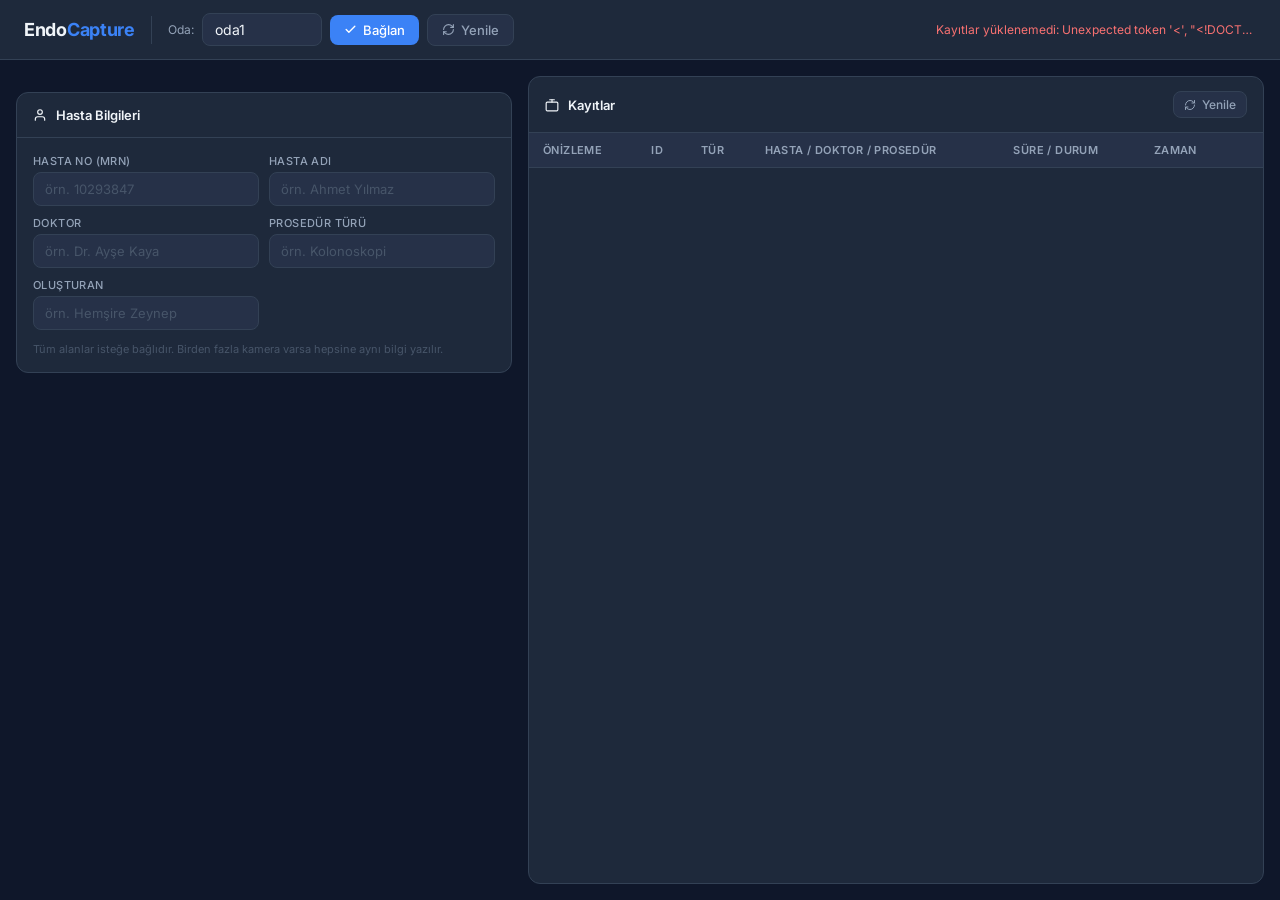
==== commit b6d121c3: "feat: unit testler, modern UI ve bug fix - Endoscopy.Tests projesi eklendi (75 test, hepsi gecti)   " ====
--- a/Endoscopy/wwwroot/index.html
+++ b/Endoscopy/wwwroot/index.html
@@ -3,149 +3,617 @@
 <head>
   <meta charset="UTF-8" />
   <meta name="viewport" content="width=device-width, initial-scale=1.0" />
-  <title>Endoskopi Web Prototipi — Kamera & Veritabanı Testi</title>
+  <title>EndoCapture — Endoskopi Kayıt Sistemi</title>
+  <link rel="preconnect" href="https://fonts.googleapis.com">
+  <link href="https://fonts.googleapis.com/css2?family=Inter:wght@400;500;600;700&display=swap" rel="stylesheet">
   <style>
-    body { font-family: Segoe UI, sans-serif; margin: 24px; background: #f4f6f8; color: #1a1a1a; }
-    h2 { margin-bottom: 4px; }
-    .subtitle { color: #666; margin-top: 0; margin-bottom: 20px; font-size: 14px; }
-    .container { display: flex; gap: 20px; flex-wrap: wrap; }
-    .panel { background: white; padding: 20px; border-radius: 8px; box-shadow: 0 2px 4px rgba(0,0,0,0.08); }
-    .cameras-grid { display: flex; gap: 16px; flex-wrap: wrap; }
-    .camera-card { width: 420px; }
-    .video-box { width: 420px; height: 315px; background: #111; border-radius: 4px; overflow: hidden; display: flex; align-items: center; justify-content: center; }
-    .video-box img, .video-box video { width: 100%; height: 100%; object-fit: cover; }
-    .camera-title { font-size: 12px; color: #666; margin-bottom: 4px; }
-    button { padding: 10px 18px; font-size: 15px; background: #0066cc; color: white; border: none; border-radius: 4px; cursor: pointer; margin-top: 12px; margin-right: 8px; }
-    button:hover { background: #0052a3; }
-    button.secondary { background: #28a745; }
-    button.secondary:hover { background: #1e7e34; }
-    button.recording { background: #cc0000; }
-    button.recording:hover { background: #a30000; }
-    select { padding: 9px 12px; font-size: 15px; border: 1px solid #ccc; border-radius: 4px; margin-top: 12px; }
-    .context-form { display: grid; grid-template-columns: 1fr 1fr; gap: 8px; margin-top: 12px; max-width: 480px; }
-    .context-form input { padding: 8px 10px; font-size: 13px; border: 1px solid #ccc; border-radius: 4px; width: 100%; box-sizing: border-box; }
-    .context-form label { font-size: 11px; color: #666; display: block; margin-bottom: 2px; }
-    .context-note { font-size: 11px; color: #999; margin-top: 4px; max-width: 480px; }
-    .rec-indicator { display: inline-flex; align-items: center; gap: 6px; margin-left: 4px; font-size: 13px; color: #cc0000; font-weight: 600; }
-    .rec-dot { width: 10px; height: 10px; border-radius: 50%; background: #cc0000; animation: blink 1s infinite; }
-    @keyframes blink { 50% { opacity: 0.2; } }
-    .video-thumb { width: 120px; height: 60px; object-fit: cover; border-radius: 4px; background: #000; }
-    .badge { display: inline-block; padding: 2px 8px; border-radius: 10px; font-size: 11px; font-weight: 600; }
-    .badge-photo { background: #e7f1ff; color: #0066cc; }
-    .badge-video { background: #ffe9e9; color: #cc0000; }
-    .badge-recording { background: #fff3cd; color: #997404; }
-    .badge-interrupted { background: #ffe5cc; color: #a35400; }
-    .badge-corrupted { background: #2b2b2b; color: #ff6b6b; }
-    table { width: 100%; border-collapse: collapse; margin-top: 15px; }
-    th, td { border: 1px solid #ddd; padding: 8px; text-align: left; font-size: 13px; }
-    th { background: #f0f2f5; }
-    .thumb { width: 80px; height: 60px; object-fit: cover; border-radius: 4px; }
-    .status { margin-top: 10px; font-size: 13px; color: #444; min-height: 18px; }
-    .right-panel { flex: 1; min-width: 400px; }
+    *, *::before, *::after { box-sizing: border-box; margin: 0; padding: 0; }
+
+    :root {
+      --bg:        #0f172a;
+      --surface:   #1e293b;
+      --surface2:  #263148;
+      --border:    #334155;
+      --text:      #f1f5f9;
+      --muted:     #94a3b8;
+      --primary:   #3b82f6;
+      --primary-h: #2563eb;
+      --green:     #22c55e;
+      --red:       #ef4444;
+      --amber:     #f59e0b;
+      --orange:    #f97316;
+      --radius:    12px;
+      --radius-sm: 8px;
+    }
+
+    html, body { height: 100%; }
+
+    body {
+      font-family: 'Inter', system-ui, sans-serif;
+      background: var(--bg);
+      color: var(--text);
+      display: flex;
+      flex-direction: column;
+      min-height: 100vh;
+    }
+
+    /* ── HEADER ─────────────────────────────────────────── */
+    .header {
+      display: flex;
+      align-items: center;
+      gap: 16px;
+      padding: 0 24px;
+      height: 60px;
+      background: var(--surface);
+      border-bottom: 1px solid var(--border);
+      position: sticky;
+      top: 0;
+      z-index: 100;
+      flex-shrink: 0;
+    }
+
+    .logo {
+      font-size: 18px;
+      font-weight: 700;
+      color: var(--text);
+      letter-spacing: -0.3px;
+      white-space: nowrap;
+    }
+    .logo span { color: var(--primary); }
+
+    .header-divider { width: 1px; height: 28px; background: var(--border); }
+
+    .room-row {
+      display: flex;
+      align-items: center;
+      gap: 8px;
+      flex: 1;
+    }
+
+    .room-label {
+      font-size: 12px;
+      color: var(--muted);
+      white-space: nowrap;
+    }
+
+    .room-input {
+      background: var(--surface2);
+      border: 1px solid var(--border);
+      border-radius: var(--radius-sm);
+      color: var(--text);
+      font-size: 14px;
+      font-family: 'Inter', sans-serif;
+      padding: 7px 12px;
+      outline: none;
+      width: 120px;
+      transition: border-color .15s;
+    }
+    .room-input:focus { border-color: var(--primary); }
+
+    .btn {
+      display: inline-flex;
+      align-items: center;
+      gap: 6px;
+      padding: 7px 14px;
+      border: none;
+      border-radius: var(--radius-sm);
+      font-size: 13px;
+      font-weight: 500;
+      font-family: 'Inter', sans-serif;
+      cursor: pointer;
+      white-space: nowrap;
+      transition: background .15s, transform .08s;
+    }
+    .btn:active { transform: scale(.97); }
+
+    .btn-primary   { background: var(--primary); color: #fff; }
+    .btn-primary:hover { background: var(--primary-h); }
+
+    .btn-ghost  { background: var(--surface2); color: var(--muted); border: 1px solid var(--border); }
+    .btn-ghost:hover { color: var(--text); border-color: #475569; }
+
+    .btn-green   { background: var(--green); color: #fff; }
+    .btn-green:hover { background: #16a34a; }
+
+    .btn-red     { background: var(--red); color: #fff; }
+    .btn-red:hover { background: #dc2626; }
+
+    .btn-amber   { background: var(--amber); color: #000; }
+    .btn-amber:hover { background: #d97706; }
+
+    .btn-sm { padding: 5px 10px; font-size: 12px; }
+
+    .header-status {
+      margin-left: auto;
+      font-size: 12px;
+      color: var(--muted);
+      max-width: 320px;
+      overflow: hidden;
+      text-overflow: ellipsis;
+      white-space: nowrap;
+    }
+
+    /* ── LAYOUT ─────────────────────────────────────────── */
+    .main {
+      display: flex;
+      gap: 16px;
+      padding: 16px;
+      flex: 1;
+      min-height: 0;
+    }
+
+    .left-col {
+      display: flex;
+      flex-direction: column;
+      gap: 16px;
+      flex: 0 0 auto;
+      min-width: 0;
+    }
+
+    .right-col {
+      flex: 1;
+      min-width: 0;
+      display: flex;
+      flex-direction: column;
+    }
+
+    /* ── CARD ───────────────────────────────────────────── */
+    .card {
+      background: var(--surface);
+      border: 1px solid var(--border);
+      border-radius: var(--radius);
+      overflow: hidden;
+    }
+
+    .card-header {
+      display: flex;
+      align-items: center;
+      justify-content: space-between;
+      padding: 14px 16px;
+      border-bottom: 1px solid var(--border);
+    }
+
+    .card-title {
+      font-size: 13px;
+      font-weight: 600;
+      color: var(--text);
+    }
+
+    .card-body { padding: 16px; }
+
+    /* ── CAMERAS GRID ───────────────────────────────────── */
+    .cameras-grid {
+      display: flex;
+      flex-wrap: wrap;
+      gap: 16px;
+    }
+
+    /* ── CAMERA CARD ────────────────────────────────────── */
+    .camera-card {
+      background: var(--surface);
+      border: 1px solid var(--border);
+      border-radius: var(--radius);
+      overflow: hidden;
+      width: 400px;
+      flex-shrink: 0;
+    }
+
+    .video-container {
+      position: relative;
+      width: 100%;
+      aspect-ratio: 4/3;
+      background: #000;
+    }
+
+    .video-container video {
+      width: 100%;
+      height: 100%;
+      object-fit: cover;
+      display: block;
+    }
+
+    .video-overlay {
+      position: absolute;
+      top: 0; left: 0; right: 0;
+      display: flex;
+      align-items: flex-start;
+      justify-content: space-between;
+      padding: 10px;
+      pointer-events: none;
+    }
+
+    .live-badge {
+      display: inline-flex;
+      align-items: center;
+      gap: 5px;
+      background: rgba(0,0,0,.6);
+      border: 1px solid rgba(34,197,94,.4);
+      border-radius: 20px;
+      padding: 3px 9px;
+      font-size: 11px;
+      font-weight: 600;
+      color: var(--green);
+      backdrop-filter: blur(4px);
+    }
+    .live-dot {
+      width: 7px; height: 7px;
+      border-radius: 50%;
+      background: var(--green);
+      animation: pulse-green 1.5s infinite;
+    }
+
+    .rec-badge {
+      display: none;
+      align-items: center;
+      gap: 5px;
+      background: rgba(0,0,0,.6);
+      border: 1px solid rgba(239,68,68,.5);
+      border-radius: 20px;
+      padding: 3px 9px;
+      font-size: 11px;
+      font-weight: 700;
+      color: var(--red);
+      backdrop-filter: blur(4px);
+    }
+    .rec-dot {
+      width: 7px; height: 7px;
+      border-radius: 50%;
+      background: var(--red);
+      animation: blink 1s infinite;
+    }
+    .rec-timer { font-variant-numeric: tabular-nums; }
+
+    .video-no-signal {
+      position: absolute;
+      inset: 0;
+      display: flex;
+      flex-direction: column;
+      align-items: center;
+      justify-content: center;
+      gap: 8px;
+      color: var(--muted);
+      font-size: 12px;
+    }
+    .video-no-signal svg { opacity: .3; }
+
+    .cam-info {
+      padding: 12px 14px;
+      border-bottom: 1px solid var(--border);
+    }
+    .cam-name {
+      font-size: 13px;
+      font-weight: 600;
+      color: var(--text);
+      white-space: nowrap;
+      overflow: hidden;
+      text-overflow: ellipsis;
+    }
+    .cam-room {
+      font-size: 11px;
+      color: var(--muted);
+      margin-top: 2px;
+    }
+
+    .cam-controls {
+      padding: 12px 14px;
+      display: flex;
+      align-items: center;
+      gap: 8px;
+    }
+
+    .mode-toggle {
+      display: flex;
+      background: var(--surface2);
+      border: 1px solid var(--border);
+      border-radius: var(--radius-sm);
+      overflow: hidden;
+      flex-shrink: 0;
+    }
+    .mode-toggle label {
+      display: flex;
+      align-items: center;
+      gap: 5px;
+      padding: 6px 12px;
+      font-size: 12px;
+      font-weight: 500;
+      color: var(--muted);
+      cursor: pointer;
+      transition: all .15s;
+    }
+    .mode-toggle input[type="radio"] { display: none; }
+    .mode-toggle input[type="radio"]:checked + label {
+      background: var(--primary);
+      color: #fff;
+    }
+
+    .action-btn {
+      flex: 1;
+      text-align: center;
+      justify-content: center;
+    }
+
+    /* ── PATIENT INFO FORM ──────────────────────────────── */
+    .patient-form {
+      display: grid;
+      grid-template-columns: 1fr 1fr;
+      gap: 10px;
+    }
+
+    .field label {
+      display: block;
+      font-size: 11px;
+      font-weight: 500;
+      color: var(--muted);
+      margin-bottom: 4px;
+      text-transform: uppercase;
+      letter-spacing: .4px;
+    }
+
+    .field input {
+      width: 100%;
+      background: var(--surface2);
+      border: 1px solid var(--border);
+      border-radius: var(--radius-sm);
+      color: var(--text);
+      font-size: 13px;
+      font-family: 'Inter', sans-serif;
+      padding: 8px 11px;
+      outline: none;
+      transition: border-color .15s;
+    }
+    .field input::placeholder { color: #475569; }
+    .field input:focus { border-color: var(--primary); }
+
+    .field-hint {
+      grid-column: 1 / -1;
+      font-size: 11px;
+      color: #475569;
+      padding-top: 2px;
+    }
+
+    /* ── RECORDS TABLE ──────────────────────────────────── */
+    .records-card {
+      display: flex;
+      flex-direction: column;
+      height: 100%;
+    }
+
+    .table-wrap {
+      flex: 1;
+      overflow-y: auto;
+    }
+
+    table { width: 100%; border-collapse: collapse; }
+
+    thead th {
+      position: sticky;
+      top: 0;
+      background: var(--surface2);
+      border-bottom: 1px solid var(--border);
+      padding: 10px 14px;
+      font-size: 11px;
+      font-weight: 600;
+      color: var(--muted);
+      text-transform: uppercase;
+      letter-spacing: .4px;
+      text-align: left;
+      white-space: nowrap;
+    }
+
+    tbody tr {
+      border-bottom: 1px solid var(--border);
+      transition: background .1s;
+    }
+    tbody tr:last-child { border-bottom: none; }
+    tbody tr:hover { background: var(--surface2); }
+
+    tbody td {
+      padding: 10px 14px;
+      font-size: 13px;
+      vertical-align: middle;
+    }
+
+    .thumb {
+      width: 72px;
+      height: 48px;
+      object-fit: cover;
+      border-radius: 6px;
+      background: #000;
+      display: block;
+    }
+    .video-thumb {
+      width: 72px;
+      height: 48px;
+      object-fit: cover;
+      border-radius: 6px;
+      background: #000;
+    }
+
+    /* ── BADGES ─────────────────────────────────────────── */
+    .badge {
+      display: inline-flex;
+      align-items: center;
+      gap: 4px;
+      padding: 3px 8px;
+      border-radius: 20px;
+      font-size: 11px;
+      font-weight: 600;
+    }
+    .badge-photo      { background: rgba(59,130,246,.15); color: #60a5fa; border: 1px solid rgba(59,130,246,.2); }
+    .badge-video      { background: rgba(239,68,68,.12);  color: #f87171; border: 1px solid rgba(239,68,68,.2); }
+    .badge-recording  { background: rgba(245,158,11,.12); color: #fbbf24; border: 1px solid rgba(245,158,11,.2); }
+    .badge-interrupted{ background: rgba(249,115,22,.12); color: #fb923c; border: 1px solid rgba(249,115,22,.2); }
+    .badge-corrupted  { background: rgba(100,116,139,.15);color: #94a3b8; border: 1px solid rgba(100,116,139,.2); }
+
+    .context-primary { font-weight: 600; color: var(--text); }
+    .context-sub { font-size: 11px; color: var(--muted); margin-top: 2px; }
+
+    .actions-cell { display: flex; gap: 6px; align-items: center; }
+
+    /* ── EMPTY STATE ────────────────────────────────────── */
+    .empty-state {
+      display: flex;
+      flex-direction: column;
+      align-items: center;
+      justify-content: center;
+      gap: 8px;
+      padding: 40px;
+      color: var(--muted);
+      font-size: 13px;
+    }
+    .empty-state svg { opacity: .3; }
+
+    /* ── ANIMATIONS ─────────────────────────────────────── */
+    @keyframes blink { 50% { opacity: 0; } }
+    @keyframes pulse-green {
+      0%,100% { box-shadow: 0 0 0 0 rgba(34,197,94,.4); }
+      50% { box-shadow: 0 0 0 4px rgba(34,197,94,0); }
+    }
+
+    /* ── CANVAS hidden ──────────────────────────────────── */
+    canvas { display: none; }
+
+    /* ── SCROLLBAR ──────────────────────────────────────── */
+    ::-webkit-scrollbar { width: 6px; height: 6px; }
+    ::-webkit-scrollbar-track { background: transparent; }
+    ::-webkit-scrollbar-thumb { background: var(--border); border-radius: 3px; }
+    ::-webkit-scrollbar-thumb:hover { background: #475569; }
   </style>
 </head>
 <body>
-  <h2>Endoskopi Web Prototipi</h2>
-  <p class="subtitle">Tarayıcı kamerası(ları) → WebSocket → Backend (ASP.NET Core / OpenCvSharp) → PostgreSQL veritabanı</p>
-
-  <div class="container">
-    <!-- Canlı Kamera Paneli -->
-    <div class="panel">
-      <h3>Canlı Kamera Yayını</h3>
-
-      <!-- Oda kimliği: bu bilgisayarda kaç fiziksel kamera varsa (dahili webcam,
-           ikinci bir USB kamera, OBS sanal kamera vb.) hepsi otomatik bulunup
-           bağlanır. Özel odalarda (2 kamera tek cihaza bağlı) her kamera kendi
-           alt-oda kimliğini alır (oda1-cam1, oda1-cam2 gibi); tek kameralı
-           normal odalarda eskisi gibi tek bir "oda1" kullanılır - davranış
-           değişmiyor. Bkz. Services/CameraSession.cs (her kamera kendi izole
-           oturumu) ve CaptureDbService.GetCaptures (alt-kameraları da oda
-           tablosunda birlikte gösterme mantığı). -->
-      <div style="margin-bottom: 10px;">
-        <label for="room-id-input" style="font-size: 13px; color: #666;">Bu istasyonun oda kimliği:</label><br>
-        <input id="room-id-input" type="text" value="oda1" style="padding: 6px 10px; font-size: 14px; border: 1px solid #ccc; border-radius: 4px;" onchange="onRoomIdChange()" onkeydown="if (event.key === 'Enter') { event.preventDefault(); onRoomIdChange(); this.blur(); }" />
-        <button onclick="onRoomIdChange()" style="padding: 6px 12px; font-size: 13px; margin: 0 0 0 4px;">✓ Onayla</button>
-        <button onclick="setupCameras()" style="padding: 6px 12px; font-size: 13px; background: #555;">🔄 Kameraları Yenile</button>
-      </div>
-
+
+  <!-- ── HEADER ──────────────────────────────────────────── -->
+  <header class="header">
+    <div class="logo">Endo<span>Capture</span></div>
+    <div class="header-divider"></div>
+
+    <div class="room-row">
+      <span class="room-label">Oda:</span>
+      <input
+        id="room-id-input"
+        class="room-input"
+        type="text"
+        value="oda1"
+        onkeydown="if(event.key==='Enter'){event.preventDefault();onRoomIdChange();this.blur();}"
+      />
+      <button class="btn btn-primary" onclick="onRoomIdChange()">
+        <svg width="13" height="13" viewBox="0 0 24 24" fill="none" stroke="currentColor" stroke-width="2.5" stroke-linecap="round" stroke-linejoin="round"><polyline points="20 6 9 17 4 12"/></svg>
+        Bağlan
+      </button>
+      <button class="btn btn-ghost" onclick="setupCameras()">
+        <svg width="13" height="13" viewBox="0 0 24 24" fill="none" stroke="currentColor" stroke-width="2" stroke-linecap="round" stroke-linejoin="round"><path d="M3 12a9 9 0 0 1 9-9 9.75 9.75 0 0 1 6.74 2.74L21 8"/><path d="M21 3v5h-5"/><path d="M21 12a9 9 0 0 1-9 9 9.75 9.75 0 0 1-6.74-2.74L3 16"/><path d="M8 16H3v5"/></svg>
+        Yenile
+      </button>
+    </div>
+
+    <span class="header-status" id="status">Başlatılıyor…</span>
+  </header>
+
+  <!-- ── MAIN ────────────────────────────────────────────── -->
+  <div class="main">
+
+    <!-- Left: Cameras + Patient Info -->
+    <div class="left-col">
+
+      <!-- Camera cards injected here -->
       <div class="cameras-grid" id="cameras-grid"></div>
 
-      <!-- Bu kaydın kime/hangi işleme ait olduğu — hepsi opsiyonel, boş -->
-      <!-- bırakılabilir, TÜM kameralar için ORTAK (aynı oda/prosedür). -->
-      <div class="context-form">
-        <div>
-          <label for="ctx-patient-id">Hasta No (MRN)</label>
-          <input id="ctx-patient-id" type="text" placeholder="örn. 10293847" />
+      <!-- Patient Info -->
+      <div class="card">
+        <div class="card-header">
+          <span class="card-title">
+            <svg width="14" height="14" viewBox="0 0 24 24" fill="none" stroke="currentColor" stroke-width="2" stroke-linecap="round" stroke-linejoin="round" style="vertical-align:-2px;margin-right:6px"><path d="M20 21v-2a4 4 0 0 0-4-4H8a4 4 0 0 0-4 4v2"/><circle cx="12" cy="7" r="4"/></svg>
+            Hasta Bilgileri
+          </span>
         </div>
-        <div>
-          <label for="ctx-patient-name">Hasta Adı</label>
-          <input id="ctx-patient-name" type="text" placeholder="örn. Ahmet Yılmaz" />
-        </div>
-        <div>
-          <label for="ctx-doctor-name">Doktor</label>
-          <input id="ctx-doctor-name" type="text" placeholder="örn. Dr. Ayşe Kaya" />
-        </div>
-        <div>
-          <label for="ctx-procedure-type">Prosedür Türü</label>
-          <input id="ctx-procedure-type" type="text" placeholder="örn. Kolonoskopi" />
-        </div>
-        <div>
-          <label for="ctx-created-by">Oluşturan</label>
-          <input id="ctx-created-by" type="text" placeholder="örn. Hemşire Zeynep" />
+        <div class="card-body">
+          <div class="patient-form">
+            <div class="field">
+              <label for="ctx-patient-id">Hasta No (MRN)</label>
+              <input id="ctx-patient-id" type="text" placeholder="örn. 10293847" />
+            </div>
+            <div class="field">
+              <label for="ctx-patient-name">Hasta Adı</label>
+              <input id="ctx-patient-name" type="text" placeholder="örn. Ahmet Yılmaz" />
+            </div>
+            <div class="field">
+              <label for="ctx-doctor-name">Doktor</label>
+              <input id="ctx-doctor-name" type="text" placeholder="örn. Dr. Ayşe Kaya" />
+            </div>
+            <div class="field">
+              <label for="ctx-procedure-type">Prosedür Türü</label>
+              <input id="ctx-procedure-type" type="text" placeholder="örn. Kolonoskopi" />
+            </div>
+            <div class="field">
+              <label for="ctx-created-by">Oluşturan</label>
+              <input id="ctx-created-by" type="text" placeholder="örn. Hemşire Zeynep" />
+            </div>
+            <p class="field-hint">Tüm alanlar isteğe bağlıdır. Birden fazla kamera varsa hepsine aynı bilgi yazılır.</p>
+          </div>
         </div>
       </div>
-      <div class="context-note">Bu bilgiler isteğe bağlıdır; boş bırakılırsa kayıt yine de yapılır, ama listede kime ait olduğu görünmez. Birden fazla kamera varsa, hepsinin kaydına aynı hasta/prosedür bilgisi yazılır.</div>
-
-      <div class="status" id="status"></div>
+
     </div>
 
-    <!-- Veritabanı Kayıtları -->
-    <div class="panel right-panel">
-      <h3>Veritabanındaki Kayıtlar</h3>
-      <button class="secondary" onclick="loadCaptures()">🔄 Listeyi Yenile</button>
-      <table>
-        <thead>
-          <tr>
-            <th>Önizleme</th>
-            <th>ID</th>
-            <th>Tür</th>
-            <th>Hasta / Doktor / Prosedür</th>
-            <th>Tetikleyici</th>
-            <th>Zaman (UTC)</th>
-            <th>Süre / Durum</th>
-            <th>İşlem</th>
-          </tr>
-        </thead>
-        <tbody id="captures-table"></tbody>
-      </table>
+    <!-- Right: Records -->
+    <div class="right-col">
+      <div class="card records-card">
+        <div class="card-header">
+          <span class="card-title">
+            <svg width="14" height="14" viewBox="0 0 24 24" fill="none" stroke="currentColor" stroke-width="2" stroke-linecap="round" stroke-linejoin="round" style="vertical-align:-2px;margin-right:6px"><rect x="2" y="7" width="20" height="15" rx="2"/><path d="M16 3H8"/><path d="M12 3v4"/></svg>
+            Kayıtlar
+          </span>
+          <button class="btn btn-ghost btn-sm" onclick="loadCaptures()">
+            <svg width="12" height="12" viewBox="0 0 24 24" fill="none" stroke="currentColor" stroke-width="2" stroke-linecap="round" stroke-linejoin="round"><path d="M3 12a9 9 0 0 1 9-9 9.75 9.75 0 0 1 6.74 2.74L21 8"/><path d="M21 3v5h-5"/><path d="M21 12a9 9 0 0 1-9 9 9.75 9.75 0 0 1-6.74-2.74L3 16"/><path d="M8 16H3v5"/></svg>
+            Yenile
+          </button>
+        </div>
+        <div class="table-wrap">
+          <table>
+            <thead>
+              <tr>
+                <th>Önizleme</th>
+                <th>ID</th>
+                <th>Tür</th>
+                <th>Hasta / Doktor / Prosedür</th>
+                <th>Süre / Durum</th>
+                <th>Zaman</th>
+                <th></th>
+              </tr>
+            </thead>
+            <tbody id="captures-table"></tbody>
+          </table>
+        </div>
+      </div>
     </div>
+
   </div>
 
   <script>
-    const statusEl = document.getElementById('status');
+    const statusEl    = document.getElementById('status');
     const roomIdInput = document.getElementById('room-id-input');
     const camerasGrid = document.getElementById('cameras-grid');
 
-    function baseRoomId() {
-      return roomIdInput.value.trim() || 'oda1';
+    function baseRoomId() { return roomIdInput.value.trim() || 'oda1'; }
+
+    function setStatus(msg, isError = false) {
+      statusEl.textContent = msg;
+      statusEl.style.color = isError ? '#f87171' : '';
     }
 
     function onRoomIdChange() {
-      statusEl.textContent = `Oda kimliği "${baseRoomId()}" olarak değiştirildi, kameralar yeniden bağlanıyor...`;
+      setStatus(`"${baseRoomId()}" odasına bağlanılıyor…`);
       setupCameras();
       loadCaptures();
     }
 
-    // --- Çoklu kamera desteği ---
-    // Her tespit edilen kamera için, activeCameras dizisinde bağımsız bir
-    // "durum nesnesi" tutuyoruz (kendi socket'i, kendi kayıt durumu, kendi DOM
-    // elemanları). Bu, sunucudaki CameraSession izolasyonunun (bkz. bugünkü
-    // thread-safety konuşması) tarayıcı tarafındaki karşılığı: bir kameranın
-    // durumu, başka bir kameranınkiyle hiç karışmıyor.
+    // ── Multi-camera ──────────────────────────────────────
     let activeCameras = [];
+    let setupToken = 0;
 
     async function setupCameras() {
-      // Önceki kameraları temizle (varsa) — bağlantıları kapat, akışları durdur.
+      const myToken = ++setupToken;
+
       activeCameras.forEach(cam => {
         cam.socket?.close();
         clearInterval(cam.sendInterval);
@@ -156,220 +624,212 @@
       camerasGrid.innerHTML = '';
 
       try {
-        // Cihaz isimlerini görebilmek için önce izin almamız lazım (gizlilik
-        // önlemi: izin verilmeden enumerateDevices boş/isimsiz döner).
         const permStream = await navigator.mediaDevices.getUserMedia({ video: true });
         permStream.getTracks().forEach(t => t.stop());
+        if (myToken !== setupToken) return;
 
         const devices = await navigator.mediaDevices.enumerateDevices();
+        if (myToken !== setupToken) return;
+
         const cams = devices.filter(d => d.kind === 'videoinput');
-
-        if (cams.length === 0) {
-          statusEl.textContent = 'Hiç kamera bulunamadı.';
-          return;
-        }
-
-        statusEl.textContent = `${cams.length} kamera bulundu, bağlanılıyor...`;
+        if (cams.length === 0) { setStatus('Hiç kamera bulunamadı.', true); return; }
+
+        setStatus(`${cams.length} kamera bulundu, bağlanılıyor…`);
         cams.forEach((cam, index) => setupOneCamera(cam.deviceId, cam.label, index, cams.length));
       } catch (err) {
-        statusEl.textContent = 'Kamera hatası: ' + err.message;
+        if (myToken !== setupToken) return;
+        setStatus('Kamera hatası: ' + err.message, true);
       }
     }
 
     function setupOneCamera(deviceId, label, index, total) {
-      // Tek kameralı (normal) bir odada eskisi gibi düz oda kimliği kullanılır
-      // (geriye dönük uyumluluk). Birden fazla kamera varsa (özel odalar),
-      // her biri kendi alt-oda kimliğini alır.
-      const roomId = total <= 1 ? baseRoomId() : `${baseRoomId()}-cam${index + 1}`;
-
+      const roomId = total > 1
+        ? `${baseRoomId()}-cam${index + 1}`
+        : baseRoomId();
+
+      // ── Build card DOM ──────────────────────────────────
       const card = document.createElement('div');
       card.className = 'camera-card';
       card.innerHTML = `
-        <div class="camera-title">${label || ('Kamera ' + (index + 1))} ${total > 1 ? `→ Oda: <code>${roomId}</code>` : ''}</div>
-        <div class="video-box"><video autoplay playsinline muted></video></div>
-        <canvas style="display:none"></canvas>
-        <div>
-          <select class="mode-select">
-            <option value="photo">📷 Fotoğraf</option>
-            <option value="video">🎥 Video</option>
-          </select>
-          <button class="action-btn">📸 Kare Yakala &amp; DB'ye Kaydet</button>
-          <span class="rec-indicator" style="display:none;">
-            <span class="rec-dot"></span> Kayıtta — <span class="rec-timer">00:00</span>
-          </span>
+        <div class="video-container">
+          <video autoplay playsinline muted></video>
+          <canvas></canvas>
+          <div class="video-overlay">
+            <span class="live-badge"><span class="live-dot"></span> CANLI</span>
+            <span class="rec-badge">
+              <span class="rec-dot"></span>
+              REC <span class="rec-timer">00:00</span>
+            </span>
+          </div>
+        </div>
+        <div class="cam-info">
+          <div class="cam-name">${label || `Kamera ${index + 1}`}</div>
+          <div class="cam-room">Oda: ${roomId}</div>
+        </div>
+        <div class="cam-controls">
+          <div class="mode-toggle">
+            <input type="radio" name="mode-${index}" id="mode-photo-${index}" value="photo" checked>
+            <label for="mode-photo-${index}">
+              <svg width="12" height="12" viewBox="0 0 24 24" fill="none" stroke="currentColor" stroke-width="2" stroke-linecap="round" stroke-linejoin="round"><path d="M14.5 4h-5L7 7H4a2 2 0 0 0-2 2v9a2 2 0 0 0 2 2h16a2 2 0 0 0 2-2V9a2 2 0 0 0-2-2h-3l-2.5-3z"/><circle cx="12" cy="13" r="3"/></svg>
+              Fotoğraf
+            </label>
+            <input type="radio" name="mode-${index}" id="mode-video-${index}" value="video">
+            <label for="mode-video-${index}">
+              <svg width="12" height="12" viewBox="0 0 24 24" fill="none" stroke="currentColor" stroke-width="2" stroke-linecap="round" stroke-linejoin="round"><polygon points="23 7 16 12 23 17 23 7"/><rect x="1" y="5" width="15" height="14" rx="2"/></svg>
+              Video
+            </label>
+          </div>
+          <button class="btn btn-green action-btn">
+            <svg width="13" height="13" viewBox="0 0 24 24" fill="none" stroke="currentColor" stroke-width="2.5" stroke-linecap="round" stroke-linejoin="round"><path d="M14.5 4h-5L7 7H4a2 2 0 0 0-2 2v9a2 2 0 0 0 2 2h16a2 2 0 0 0 2-2V9a2 2 0 0 0-2-2h-3l-2.5-3z"/><circle cx="12" cy="13" r="3"/></svg>
+            Yakala
+          </button>
         </div>
       `;
       camerasGrid.appendChild(card);
 
-      const videoEl = card.querySelector('video');
-      const canvas = card.querySelector('canvas');
-      const ctx = canvas.getContext('2d');
-      const modeSelect = card.querySelector('.mode-select');
-      const actionBtn = card.querySelector('.action-btn');
-      const recIndicator = card.querySelector('.rec-indicator');
-      const recTimer = card.querySelector('.rec-timer');
+      const videoEl     = card.querySelector('video');
+      const canvas      = card.querySelector('canvas');
+      const ctx         = canvas.getContext('2d');
+      const recBadge    = card.querySelector('.rec-badge');
+      const recTimer    = card.querySelector('.rec-timer');
+      const actionBtn   = card.querySelector('.action-btn');
+      const modeInputs  = card.querySelectorAll('input[type="radio"]');
 
       const cam = {
         roomId, deviceId, stream: null, socket: null, sendInterval: null,
         isRecording: false, recordingStartedAt: null, timerInterval: null,
-        videoEl, canvas, ctx, modeSelect, actionBtn, recIndicator, recTimer
+        videoEl, canvas, ctx, recBadge, recTimer, actionBtn, modeInputs
       };
       activeCameras.push(cam);
 
-      function updateButtonForMode() {
-        if (cam.isRecording) return; // kayıt sürerken buton metnini değiştirme
-        if (modeSelect.value === 'photo') {
-          actionBtn.textContent = "📸 Kare Yakala & DB'ye Kaydet";
-          actionBtn.classList.remove('recording');
+      function getMode() {
+        return card.querySelector(`input[name="mode-${index}"]:checked`).value;
+      }
+
+      function setMode(mode) {
+        card.querySelector(`input[name="mode-${index}"][value="${mode}"]`).checked = true;
+      }
+
+      function updateActionBtn() {
+        if (cam.isRecording) return;
+        if (getMode() === 'photo') {
+          actionBtn.className = 'btn btn-primary action-btn';
+          actionBtn.innerHTML = `<svg width="13" height="13" viewBox="0 0 24 24" fill="none" stroke="currentColor" stroke-width="2.5" stroke-linecap="round" stroke-linejoin="round"><path d="M14.5 4h-5L7 7H4a2 2 0 0 0-2 2v9a2 2 0 0 0 2 2h16a2 2 0 0 0 2-2V9a2 2 0 0 0-2-2h-3l-2.5-3z"/><circle cx="12" cy="13" r="3"/></svg> Yakala`;
         } else {
-          actionBtn.textContent = '⏺ Video Kaydını Başlat';
-          actionBtn.classList.remove('recording');
+          actionBtn.className = 'btn btn-green action-btn';
+          actionBtn.innerHTML = `<svg width="13" height="13" viewBox="0 0 24 24" fill="none" stroke="currentColor" stroke-width="2.5" stroke-linecap="round" stroke-linejoin="round"><circle cx="12" cy="12" r="10"/><circle cx="12" cy="12" r="3" fill="currentColor"/></svg> Kaydı Başlat`;
         }
       }
 
-      modeSelect.addEventListener('change', () => {
-        if (cam.isRecording) {
-          modeSelect.value = 'video';
-          statusEl.textContent = 'Devam eden video kaydını durdurmadan mod değiştiremezsiniz.';
-          return;
-        }
-        updateButtonForMode();
+      modeInputs.forEach(r => r.addEventListener('change', () => {
+        if (cam.isRecording) { setMode('video'); setStatus('Devam eden kaydı durdurmadan mod değiştiremezsiniz.', true); return; }
+        updateActionBtn();
+      }));
+
+      actionBtn.addEventListener('click', () => {
+        if (getMode() === 'photo') { takeSnapshot(cam); }
+        else { cam.isRecording ? stopRecording(cam) : startRecording(cam); }
       });
 
-      actionBtn.addEventListener('click', () => {
-        if (modeSelect.value === 'photo') {
-          takeSnapshot(cam);
-        } else {
-          cam.isRecording ? stopRecording(cam) : startRecording(cam);
-        }
-      });
-
-      updateButtonForMode();
-
-      // WebSocket bağlantısı
-      const protocol = window.location.protocol === 'https:' ? 'wss:' : 'ws:';
-      cam.socket = new WebSocket(`${protocol}//${window.location.host}/ws-camera/${roomId}`);
+      updateActionBtn();
+
+      // WebSocket
+      const protocol = location.protocol === 'https:' ? 'wss:' : 'ws:';
+      cam.socket = new WebSocket(`${protocol}//${location.host}/ws-camera/${roomId}`);
       cam.socket.binaryType = 'arraybuffer';
-      cam.socket.onopen = () => { statusEl.textContent = `Kameraya bağlanıldı (Oda: ${roomId}).`; };
-      cam.socket.onerror = () => { statusEl.textContent = `Kamera bağlantısında hata: ${roomId}`; };
-
-      // Bu karta ÖZEL fiziksel kamerayı istiyoruz (deviceId ile, "exact").
+      cam.socket.onopen  = () => setStatus(`Bağlandı: ${roomId}`);
+      cam.socket.onerror = () => setStatus(`Bağlantı hatası: ${roomId}`, true);
+
       navigator.mediaDevices.getUserMedia({ video: { deviceId: { exact: deviceId } } })
         .then(stream => {
           cam.stream = stream;
           videoEl.srcObject = stream;
-
           cam.sendInterval = setInterval(() => {
             if (!cam.socket || cam.socket.readyState !== WebSocket.OPEN) return;
             if (videoEl.videoWidth === 0) return;
-
-            canvas.width = videoEl.videoWidth;
+            canvas.width  = videoEl.videoWidth;
             canvas.height = videoEl.videoHeight;
-            ctx.drawImage(videoEl, 0, 0, canvas.width, canvas.height);
+            ctx.drawImage(videoEl, 0, 0);
             canvas.toBlob(blob => {
               if (!blob) return;
               blob.arrayBuffer().then(buf => cam.socket.send(buf));
             }, 'image/jpeg', 0.7);
-          }, 200); // ~5 kare/saniye
+          }, 200);
         })
-        .catch(err => { statusEl.textContent = `Kamera hatası (${roomId}): ${err.message}`; });
+        .catch(err => setStatus(`Kamera hatası (${roomId}): ${err.message}`, true));
 
       syncRecordingState(cam);
     }
 
-    // --- "Kime/hangi işleme ait" formu --- TÜM kameralar için ortak.
+    // ── Context payload ───────────────────────────────────
     function readContextPayload() {
-      const val = id => document.getElementById(id).value.trim() || null;
+      const v = id => document.getElementById(id).value.trim() || null;
       return {
-        patientIdentifier: val('ctx-patient-id'),
-        patientName: val('ctx-patient-name'),
-        doctorName: val('ctx-doctor-name'),
-        procedureType: val('ctx-procedure-type'),
-        createdByName: val('ctx-created-by')
+        patientIdentifier: v('ctx-patient-id'),
+        patientName:       v('ctx-patient-name'),
+        doctorName:        v('ctx-doctor-name'),
+        procedureType:     v('ctx-procedure-type'),
+        createdByName:     v('ctx-created-by'),
       };
     }
 
+    // ── Snapshot ──────────────────────────────────────────
     async function takeSnapshot(cam) {
-      statusEl.textContent = `Kare yakalanıyor (${cam.roomId})...`;
+      setStatus(`Kare yakalanıyor (${cam.roomId})…`);
       try {
-        const response = await fetch(`/api/rooms/${cam.roomId}/capture`, {
+        const res = await fetch(`/api/rooms/${cam.roomId}/capture`, {
           method: 'POST',
           headers: { 'Content-Type': 'application/json' },
           body: JSON.stringify({ triggerSource: 'WEB_UI_BUTTON', ...readContextPayload() })
         });
-
-        if (!response.ok) {
-          const err = await response.json().catch(() => ({}));
-          statusEl.textContent = 'Hata: ' + (err.message || response.statusText);
-          return;
-        }
-
-        const data = await response.json();
-        statusEl.textContent = `Kaydedildi (${cam.roomId}, Id: ${data.id}, dosya: ${data.filePath}).`;
+        if (!res.ok) { const e = await res.json().catch(()=>({})); setStatus('Hata: '+(e.message||res.statusText), true); return; }
+        const d = await res.json();
+        setStatus(`Kaydedildi — Id: ${d.id}, Dosya: ${d.filePath}`);
         loadCaptures();
-      } catch (e) {
-        statusEl.textContent = 'Bağlantı hatası: ' + e.message;
-      }
-    }
-
+      } catch(e) { setStatus('Bağlantı hatası: '+e.message, true); }
+    }
+
+    // ── Start recording ───────────────────────────────────
     async function startRecording(cam) {
-      statusEl.textContent = `Video kaydı başlatılıyor (${cam.roomId})...`;
+      setStatus(`Video kaydı başlatılıyor (${cam.roomId})…`);
       try {
-        const response = await fetch(`/api/rooms/${cam.roomId}/capture/video/start`, {
+        const res = await fetch(`/api/rooms/${cam.roomId}/capture/video/start`, {
           method: 'POST',
           headers: { 'Content-Type': 'application/json' },
           body: JSON.stringify({ triggerSource: 'WEB_UI_BUTTON', ...readContextPayload() })
         });
-
-        if (!response.ok) {
-          const err = await response.json().catch(() => ({}));
-          statusEl.textContent = 'Hata: ' + (err.message || response.statusText);
-          return;
-        }
-
-        const data = await response.json();
-        enterRecordingState(cam, new Date(data.startedAt));
-        statusEl.textContent = `Kayıt başladı (${cam.roomId}, Id: ${data.id}).`;
+        if (!res.ok) { const e = await res.json().catch(()=>({})); setStatus('Hata: '+(e.message||res.statusText), true); return; }
+        const d = await res.json();
+        enterRecordingState(cam, new Date(d.startedAt));
+        setStatus(`Kayıt başladı — Id: ${d.id}`);
         loadCaptures();
-      } catch (e) {
-        statusEl.textContent = 'Bağlantı hatası: ' + e.message;
-      }
-    }
-
+      } catch(e) { setStatus('Bağlantı hatası: '+e.message, true); }
+    }
+
+    // ── Stop recording ────────────────────────────────────
     async function stopRecording(cam) {
-      statusEl.textContent = `Video kaydı durduruluyor (${cam.roomId})...`;
+      setStatus(`Video kaydı durduruluyor (${cam.roomId})…`);
       try {
-        const response = await fetch(`/api/rooms/${cam.roomId}/capture/video/stop`, { method: 'POST' });
-
-        if (!response.ok) {
-          const err = await response.json().catch(() => ({}));
-          statusEl.textContent = 'Hata: ' + (err.message || response.statusText);
-          return;
-        }
-
-        const data = await response.json();
+        const res = await fetch(`/api/rooms/${cam.roomId}/capture/video/stop`, { method: 'POST' });
+        if (!res.ok) { const e = await res.json().catch(()=>({})); setStatus('Hata: '+(e.message||res.statusText), true); return; }
+        const d = await res.json();
         exitRecordingState(cam);
-        const seconds = data.durationMs ? Math.round(data.durationMs / 1000) : '?';
-        if (data.verified === false) {
-          statusEl.textContent = `⚠ Kayıt durduruldu (${cam.roomId}, Id: ${data.id}, süre: ${seconds}sn) ama dosya doğrulanamadı.`;
-        } else {
-          statusEl.textContent = `Kayıt durduruldu (${cam.roomId}, Id: ${data.id}, süre: ${seconds}sn).`;
-        }
+        const sec = d.durationMs ? Math.round(d.durationMs/1000) : '?';
+        setStatus(d.verified === false
+          ? `⚠ Kayıt durduruldu (${sec}sn) ama dosya doğrulanamadı — Id: ${d.id}`
+          : `Kayıt durduruldu — ${sec}sn, Id: ${d.id}`);
         loadCaptures();
-      } catch (e) {
-        statusEl.textContent = 'Bağlantı hatası: ' + e.message;
-      }
-    }
-
+      } catch(e) { setStatus('Bağlantı hatası: '+e.message, true); }
+    }
+
+    // ── Recording state UI ────────────────────────────────
     function enterRecordingState(cam, startedAt) {
       cam.isRecording = true;
       cam.recordingStartedAt = startedAt;
-      cam.recIndicator.style.display = 'inline-flex';
-      cam.actionBtn.textContent = '⏹ Video Kaydını Durdur';
-      cam.actionBtn.classList.add('recording');
-      cam.modeSelect.value = 'video';
-      cam.modeSelect.disabled = true;
-
+      cam.recBadge.style.display = 'inline-flex';
+      cam.actionBtn.className = 'btn btn-red action-btn';
+      cam.actionBtn.innerHTML = `<svg width="13" height="13" viewBox="0 0 24 24" fill="currentColor"><rect x="4" y="4" width="16" height="16" rx="2"/></svg> Kaydı Durdur`;
+      cam.modeInputs.forEach(r => r.disabled = true);
       clearInterval(cam.timerInterval);
       cam.timerInterval = setInterval(() => updateTimer(cam), 500);
       updateTimer(cam);
@@ -378,190 +838,158 @@
     function exitRecordingState(cam) {
       cam.isRecording = false;
       cam.recordingStartedAt = null;
-      cam.recIndicator.style.display = 'none';
-      cam.modeSelect.disabled = false;
+      cam.recBadge.style.display = 'none';
+      cam.modeInputs.forEach(r => r.disabled = false);
       clearInterval(cam.timerInterval);
-      cam.actionBtn.textContent = "📸 Kare Yakala & DB'ye Kaydet";
-      cam.actionBtn.classList.remove('recording');
-      cam.modeSelect.value = 'photo';
+      // Reset to photo mode button
+      const idx = activeCameras.indexOf(cam);
+      cam.actionBtn.className = 'btn btn-primary action-btn';
+      cam.actionBtn.innerHTML = `<svg width="13" height="13" viewBox="0 0 24 24" fill="none" stroke="currentColor" stroke-width="2.5" stroke-linecap="round" stroke-linejoin="round"><path d="M14.5 4h-5L7 7H4a2 2 0 0 0-2 2v9a2 2 0 0 0 2 2h16a2 2 0 0 0 2-2V9a2 2 0 0 0-2-2h-3l-2.5-3z"/><circle cx="12" cy="13" r="3"/></svg> Yakala`;
     }
 
     function updateTimer(cam) {
       if (!cam.recordingStartedAt) return;
-      const elapsedSec = Math.floor((Date.now() - cam.recordingStartedAt.getTime()) / 1000);
-      const mm = String(Math.floor(elapsedSec / 60)).padStart(2, '0');
-      const ss = String(elapsedSec % 60).padStart(2, '0');
-      cam.recTimer.textContent = `${mm}:${ss}`;
-    }
-
-    // Sayfa (yeniden) açıldığında: sunucuda bu kamera için hâlâ devam eden bir
-    // kayıt var mı diye sor. Kayıt server-side olduğu için tarayıcı kapansa/
-    // yenilense bile devam ediyor olabilir.
+      const s = Math.floor((Date.now() - cam.recordingStartedAt.getTime()) / 1000);
+      cam.recTimer.textContent = `${String(Math.floor(s/60)).padStart(2,'0')}:${String(s%60).padStart(2,'0')}`;
+    }
+
     async function syncRecordingState(cam) {
       try {
         const res = await fetch(`/api/rooms/${cam.roomId}/capture/video/status`);
-        const data = await res.json();
-        if (data.isRecording && data.capture) {
-          enterRecordingState(cam, new Date(data.capture.capturedAt));
-          statusEl.textContent = `Sunucuda devam eden bir kayıt bulundu (${cam.roomId}, Id: ${data.capture.id}).`;
+        const d = await res.json();
+        if (d.isRecording && d.capture) {
+          enterRecordingState(cam, new Date(d.capture.capturedAt));
+          setStatus(`Devam eden kayıt bulundu (${cam.roomId}, Id: ${d.capture.id})`);
         }
-      } catch (e) {
-        // Sessiz geç: durum senkronu opsiyonel bir iyileştirme.
+      } catch {}
+    }
+
+    // ── Helpers ───────────────────────────────────────────
+    function fmtSize(b) {
+      if (b == null) return '';
+      if (b < 1024) return `${b} B`;
+      if (b < 1048576) return `${(b/1024).toFixed(1)} KB`;
+      return `${(b/1048576).toFixed(2)} MB`;
+    }
+
+    function typeBadge(item) {
+      if (item.captureType === 'video') {
+        switch (item.status) {
+          case 'recording':   return `<span class="badge badge-recording">● Kayıtta</span>`;
+          case 'interrupted': return `<span class="badge badge-interrupted">⚠ Kesildi</span>`;
+          case 'corrupted':   return `<span class="badge badge-corrupted">✕ Bozuk</span>`;
+          default:            return `<span class="badge badge-video">▶ Video</span>`;
+        }
       }
-    }
-
-    // Byte'ı okunaklı birime çevirir (KB/MB).
-    function formatFileSize(bytes) {
-      if (bytes == null) return '';
-      if (bytes < 1024) return `${bytes} B`;
-      if (bytes < 1024 * 1024) return `${(bytes / 1024).toFixed(1)} KB`;
-      return `${(bytes / (1024 * 1024)).toFixed(2)} MB`;
-    }
-
-    function typeBadge(item) {
-      const badge = (() => {
-        if (item.captureType === 'video') {
-          switch (item.status) {
-            case 'recording': return '<span class="badge badge-recording">● Kayıtta</span>';
-            case 'interrupted': return '<span class="badge badge-interrupted">⚠ Kesintiye Uğradı</span>';
-            case 'corrupted': return '<span class="badge badge-corrupted">✕ Bozuk Dosya</span>';
-            default: return '<span class="badge badge-video">🎥 Video</span>';
-          }
+      return `<span class="badge badge-photo">◉ Fotoğraf</span>`;
+    }
+
+    function contextCell(item) {
+      const lines = [];
+      if (item.patientName || item.patientIdentifier) {
+        const id = item.patientIdentifier ? ` <span style="color:var(--muted);font-weight:400">(${item.patientIdentifier})</span>` : '';
+        lines.push(`<div class="context-primary">${item.patientName ?? 'İsimsiz'}${id}</div>`);
+      }
+      const subs = [];
+      if (item.doctorName)    subs.push(item.doctorName);
+      if (item.procedureType) subs.push(item.procedureType);
+      if (item.roomName)      subs.push(item.roomName);
+      if (subs.length) lines.push(`<div class="context-sub">${subs.join(' · ')}</div>`);
+      return lines.length ? lines.join('') : `<span style="color:var(--border)">—</span>`;
+    }
+
+    function durationCell(item) {
+      if (item.captureType !== 'video') return '—';
+      if (item.status === 'recording') return `<span style="color:var(--red)">devam ediyor…</span>`;
+      if (item.durationMs != null) {
+        const sec = Math.round(item.durationMs / 1000);
+        const main = item.status === 'interrupted' ? `~${sec}sn (tahmini)` : `${sec}sn`;
+        let sub = '';
+        if (item.frameCount && item.durationMs) {
+          const fps = (item.frameCount / (item.durationMs/1000)).toFixed(1);
+          sub = `<div class="context-sub">${item.frameCount} kare · ~${fps}fps`;
+          if (item.fileSizeBytes) sub += ` · ${fmtSize(item.fileSizeBytes)}`;
+          sub += '</div>';
         }
-        return '<span class="badge badge-photo">📷 Fotoğraf</span>';
-      })();
-
-      const bits = [];
-      if (item.width && item.height) bits.push(`${item.width}×${item.height}`);
-      if (item.fileSizeBytes != null) bits.push(formatFileSize(item.fileSizeBytes));
-      const infoLine = bits.length > 0 ? `<br><span style="color:#999;font-size:11px">${bits.join(' · ')}</span>` : '';
-
-      return badge + infoLine;
-    }
-
-    function durationOrStatus(item) {
-      if (item.captureType !== 'video') return '—';
-      if (item.status === 'recording') return '<span style="color:#cc0000">devam ediyor…</span>';
-      if (item.durationMs != null) {
-        const seconds = `${Math.round(item.durationMs / 1000)} sn`;
-        const main = item.status === 'interrupted' ? `~${seconds} (tahmini)` : seconds;
-        return main + techInfoLine(item);
+        return main + sub;
       }
       return '—';
     }
 
-    function techInfoLine(item) {
-      const bits = [];
-      if (item.frameCount != null && item.durationMs) {
-        const fps = (item.frameCount / (item.durationMs / 1000)).toFixed(1);
-        bits.push(`${item.frameCount} kare (~${fps}fps)`);
-      }
-      return bits.length > 0 ? `<br><span style="color:#999;font-size:11px">${bits.join(' · ')}</span>` : '';
-    }
-
-    function contextCell(item) {
-      const parts = [];
-      if (item.patientName || item.patientIdentifier) {
-        const idSuffix = item.patientIdentifier ? ` (${item.patientIdentifier})` : '';
-        parts.push(`<strong>${item.patientName ?? 'İsimsiz hasta'}</strong>${idSuffix}`);
-      }
-      if (item.doctorName) parts.push(item.doctorName);
-      if (item.procedureType) parts.push(item.procedureType);
-      if (item.roomName) parts.push(`<span style="color:#999">${item.roomName}</span>`);
-      if (item.createdByName) parts.push(`<span style="color:#999">Oluşturan: ${item.createdByName}</span>`);
-
-      return parts.length > 0
-        ? parts.join('<br>')
-        : '<span style="color:#aaa">—</span>';
-    }
-
     function previewCell(item) {
       if (item.captureType === 'video') {
-        if (item.status === 'recording') {
-          return '<span style="color:#cc0000">⏳ kayıt sürüyor…</span>';
-        }
+        if (item.status === 'recording') return `<span style="color:var(--red);font-size:12px">⏳ kayıt…</span>`;
         return `<video src="${item.filePath}" class="video-thumb" controls muted></video>`;
       }
-      return `<img src="${item.filePath}" class="thumb" />`;
-    }
-
+      const info = (item.width && item.height) ? `${item.width}×${item.height}` : '';
+      return `<img src="${item.filePath}" class="thumb" title="${info}" />`;
+    }
+
+    // ── Load captures ─────────────────────────────────────
     async function loadCaptures() {
-      // Taban oda kimliğiyle sorguluyoruz — sunucu (GetCaptures) bu odanın
-      // TÜM alt-kameralarının ("oda1-cam1", "oda1-cam2" vb.) kayıtlarını da
-      // otomatik olarak birlikte döndürüyor, ayrıca tek tek sormamıza gerek yok.
-      const res = await fetch(`/api/captures?roomId=${encodeURIComponent(baseRoomId())}`);
-      const data = await res.json();
-      const tbody = document.getElementById('captures-table');
-      tbody.innerHTML = '';
-
-      if (data.length === 0) {
-        tbody.innerHTML = '<tr><td colspan="8">Henüz kayıt yok. Yukarıdan bir mod seçip ilk kaydı oluşturun.</td></tr>';
-        return;
-      }
-
-      data.forEach(item => {
-        const isRecordingRow = item.status === 'recording';
-        const deleteBtn = isRecordingRow
-          ? ''
-          : `<button class="secondary" style="background:#cc0000;padding:6px 10px;font-size:12px;margin:0;" onclick="deleteCapture(${item.id})">🗑 Sil</button>`;
-        const refreshBtn = isRecordingRow
-          ? ''
-          : `<button class="secondary" style="background:#555;padding:6px 10px;font-size:12px;margin:0;" onclick="refreshMetadata(${item.id})">🔄 Yenile</button>`;
-
-        const row = `
-          <tr>
-            <td>${previewCell(item)}</td>
-            <td>${item.id}</td>
-            <td>${typeBadge(item)}</td>
-            <td>${contextCell(item)}</td>
-            <td>${item.triggerSource}</td>
-            <td>${new Date(item.capturedAt).toLocaleString('tr-TR')}</td>
-            <td>${durationOrStatus(item)}</td>
-            <td>${refreshBtn} ${deleteBtn}</td>
-          </tr>
-        `;
-        tbody.innerHTML += row;
-      });
-    }
-
-    async function refreshMetadata(id) {
-      statusEl.textContent = `Id=${id} için dosya bilgileri yeniden okunuyor...`;
       try {
-        const response = await fetch(`/api/captures/${id}/refresh-metadata`, { method: 'POST' });
-        if (!response.ok) {
-          const err = await response.json().catch(() => ({}));
-          statusEl.textContent = 'Yenileme hatası: ' + (err.message || response.statusText);
+        const res  = await fetch(`/api/captures?roomId=${encodeURIComponent(baseRoomId())}`);
+        const data = await res.json();
+        const tbody = document.getElementById('captures-table');
+        tbody.innerHTML = '';
+
+        if (data.length === 0) {
+          tbody.innerHTML = `<tr><td colspan="7">
+            <div class="empty-state">
+              <svg width="32" height="32" viewBox="0 0 24 24" fill="none" stroke="currentColor" stroke-width="1.5"><rect x="2" y="7" width="20" height="15" rx="2"/><path d="M16 3H8"/></svg>
+              Henüz kayıt yok
+            </div>
+          </td></tr>`;
           return;
         }
 
-        const data = await response.json();
-        statusEl.textContent = `Id=${id} güncellendi: ${data.width ?? '—'}×${data.height ?? '—'}, ${data.frameCount ?? '—'} kare, ${formatFileSize(data.fileSizeBytes)}.`;
+        data.forEach(item => {
+          const rec = item.status === 'recording';
+          const delBtn = rec ? '' : `<button class="btn btn-red btn-sm" onclick="deleteCapture(${item.id})" title="Listeden gizle">
+            <svg width="11" height="11" viewBox="0 0 24 24" fill="none" stroke="currentColor" stroke-width="2.5" stroke-linecap="round" stroke-linejoin="round"><polyline points="3 6 5 6 21 6"/><path d="M19 6l-1 14H6L5 6"/><path d="M10 11v6"/><path d="M14 11v6"/><path d="M9 6V4h6v2"/></svg>
+          </button>`;
+          const refBtn = rec ? '' : `<button class="btn btn-ghost btn-sm" onclick="refreshMetadata(${item.id})" title="Metadata yenile">
+            <svg width="11" height="11" viewBox="0 0 24 24" fill="none" stroke="currentColor" stroke-width="2" stroke-linecap="round" stroke-linejoin="round"><path d="M3 12a9 9 0 0 1 9-9 9.75 9.75 0 0 1 6.74 2.74L21 8"/><path d="M21 3v5h-5"/></svg>
+          </button>`;
+
+          tbody.innerHTML += `
+            <tr>
+              <td>${previewCell(item)}</td>
+              <td style="color:var(--muted);font-size:12px">#${item.id}</td>
+              <td>${typeBadge(item)}</td>
+              <td>${contextCell(item)}</td>
+              <td>${durationCell(item)}</td>
+              <td style="color:var(--muted);font-size:12px;white-space:nowrap">${new Date(item.capturedAt).toLocaleString('tr-TR')}</td>
+              <td><div class="actions-cell">${refBtn}${delBtn}</div></td>
+            </tr>`;
+        });
+      } catch(e) { setStatus('Kayıtlar yüklenemedi: '+e.message, true); }
+    }
+
+    // ── Refresh metadata ──────────────────────────────────
+    async function refreshMetadata(id) {
+      setStatus(`Id=${id} metadata yenileniyor…`);
+      try {
+        const res = await fetch(`/api/captures/${id}/refresh-metadata`, { method: 'POST' });
+        if (!res.ok) { const e = await res.json().catch(()=>({})); setStatus('Hata: '+(e.message||res.statusText), true); return; }
+        const d = await res.json();
+        setStatus(`Id=${id} güncellendi: ${d.width ?? '—'}×${d.height ?? '—'}, ${d.frameCount ?? '—'} kare, ${fmtSize(d.fileSizeBytes)}`);
         loadCaptures();
-      } catch (e) {
-        statusEl.textContent = 'Bağlantı hatası: ' + e.message;
-      }
-    }
-
+      } catch(e) { setStatus('Bağlantı hatası: '+e.message, true); }
+    }
+
+    // ── Delete capture ────────────────────────────────────
     async function deleteCapture(id) {
-      if (!confirm(`Id=${id} olan kaydı listeden kaldırmak istediğinize emin misiniz? (Dosya silinmez, sadece listeden gizlenir.)`)) {
-        return;
-      }
-
+      if (!confirm(`Id=${id} olan kaydı listeden kaldırmak istediğinize emin misiniz?\n(Dosya silinmez, sadece listeden gizlenir.)`)) return;
       try {
-        const response = await fetch(`/api/captures/${id}`, { method: 'DELETE' });
-        if (!response.ok) {
-          const err = await response.json().catch(() => ({}));
-          statusEl.textContent = 'Silme hatası: ' + (err.message || response.statusText);
-          return;
-        }
-
-        statusEl.textContent = `Id=${id} listeden kaldırıldı.`;
+        const res = await fetch(`/api/captures/${id}`, { method: 'DELETE' });
+        if (!res.ok) { const e = await res.json().catch(()=>({})); setStatus('Hata: '+(e.message||res.statusText), true); return; }
+        setStatus(`Id=${id} listeden kaldırıldı`);
         loadCaptures();
-      } catch (e) {
-        statusEl.textContent = 'Bağlantı hatası: ' + e.message;
-      }
-    }
-
+      } catch(e) { setStatus('Bağlantı hatası: '+e.message, true); }
+    }
+
+    // ── Init ──────────────────────────────────────────────
     setupCameras();
     loadCaptures();
   </script>
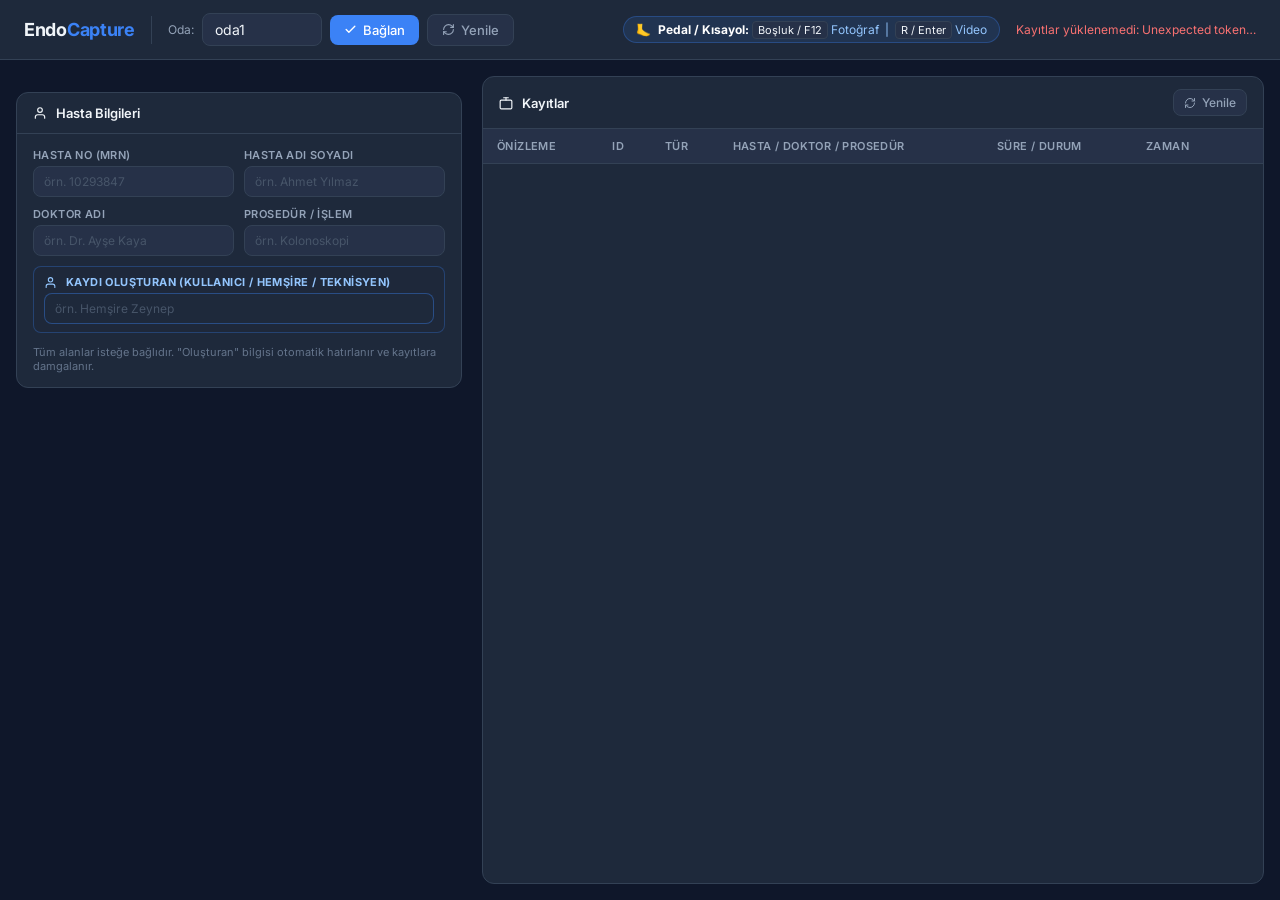
==== commit 0fa9fb33: "feat: coklu kamera yan yana yerlesimi, doktor pedali destegi, kayit sirasinda fotograf alma ve hasta" ====
--- a/Endoscopy/wwwroot/index.html
+++ b/Endoscopy/wwwroot/index.html
@@ -127,10 +127,34 @@
       margin-left: auto;
       font-size: 12px;
       color: var(--muted);
-      max-width: 320px;
+      max-width: 240px;
       overflow: hidden;
       text-overflow: ellipsis;
       white-space: nowrap;
+    }
+
+    .pedal-indicator {
+      display: inline-flex;
+      align-items: center;
+      gap: 7px;
+      background: rgba(59,130,246,.12);
+      border: 1px solid rgba(59,130,246,.3);
+      border-radius: 20px;
+      padding: 5px 12px;
+      font-size: 12px;
+      color: #93c5fd;
+      margin-left: 10px;
+      flex-shrink: 0;
+    }
+    .pedal-indicator strong { color: #fff; }
+    .pedal-indicator kbd {
+      background: var(--surface2);
+      border: 1px solid var(--border);
+      border-radius: 4px;
+      padding: 1px 5px;
+      font-size: 11px;
+      color: #f1f5f9;
+      font-family: inherit;
     }
 
     /* ── LAYOUT ─────────────────────────────────────────── */
@@ -146,8 +170,18 @@
       display: flex;
       flex-direction: column;
       gap: 16px;
-      flex: 0 0 auto;
+      flex: 0 0 450px;
+      width: 450px;
       min-width: 0;
+      max-height: calc(100vh - 88px);
+      overflow-y: auto;
+      padding-right: 4px;
+      transition: width .2s ease, flex-basis .2s ease;
+    }
+    .left-col.has-multi-cam {
+      flex: 0 0 860px;
+      width: 860px;
+      max-width: 62vw;
     }
 
     .right-col {
@@ -169,7 +203,7 @@
       display: flex;
       align-items: center;
       justify-content: space-between;
-      padding: 14px 16px;
+      padding: 12px 16px;
       border-bottom: 1px solid var(--border);
     }
 
@@ -179,13 +213,17 @@
       color: var(--text);
     }
 
-    .card-body { padding: 16px; }
-
-    /* ── CAMERAS GRID ───────────────────────────────────── */
+    .card-body { padding: 14px 16px; }
+
+    /* ── CAMERAS GRID (Yan yana / 2 Kolon) ──────────────── */
     .cameras-grid {
-      display: flex;
-      flex-wrap: wrap;
-      gap: 16px;
+      display: grid;
+      grid-template-columns: 1fr;
+      gap: 14px;
+      width: 100%;
+    }
+    .cameras-grid.multi-cam {
+      grid-template-columns: 1fr 1fr;
     }
 
     /* ── CAMERA CARD ────────────────────────────────────── */
@@ -194,8 +232,14 @@
       border: 1px solid var(--border);
       border-radius: var(--radius);
       overflow: hidden;
-      width: 400px;
+      width: 100%;
       flex-shrink: 0;
+      position: relative;
+      transition: border-color .15s, box-shadow .15s;
+    }
+    .camera-card.pedal-selected {
+      border-color: var(--primary);
+      box-shadow: 0 0 0 2px rgba(59,130,246,.3);
     }
 
     .video-container {
@@ -203,6 +247,7 @@
       width: 100%;
       aspect-ratio: 4/3;
       background: #000;
+      overflow: hidden;
     }
 
     .video-container video {
@@ -210,6 +255,20 @@
       height: 100%;
       object-fit: cover;
       display: block;
+    }
+
+    .shutter-flash {
+      position: absolute;
+      inset: 0;
+      background: #fff;
+      opacity: 0;
+      pointer-events: none;
+      transition: opacity .15s ease-out;
+      z-index: 20;
+    }
+    .shutter-flash.flashing {
+      opacity: 0.9;
+      transition: none;
     }
 
     .video-overlay {
@@ -220,6 +279,7 @@
       justify-content: space-between;
       padding: 10px;
       pointer-events: none;
+      z-index: 10;
     }
 
     .live-badge {
@@ -263,6 +323,24 @@
     }
     .rec-timer { font-variant-numeric: tabular-nums; }
 
+    .pedal-active-badge {
+      display: none;
+      position: absolute;
+      bottom: 8px;
+      right: 8px;
+      align-items: center;
+      gap: 4px;
+      background: rgba(0,0,0,.7);
+      border: 1px solid rgba(59,130,246,.5);
+      border-radius: 6px;
+      padding: 2px 7px;
+      font-size: 10px;
+      font-weight: 600;
+      color: #93c5fd;
+      z-index: 10;
+      pointer-events: none;
+    }
+
     .video-no-signal {
       position: absolute;
       inset: 0;
@@ -277,8 +355,11 @@
     .video-no-signal svg { opacity: .3; }
 
     .cam-info {
-      padding: 12px 14px;
+      padding: 10px 14px;
       border-bottom: 1px solid var(--border);
+      display: flex;
+      align-items: center;
+      justify-content: space-between;
     }
     .cam-name {
       font-size: 13px;
@@ -291,58 +372,83 @@
     .cam-room {
       font-size: 11px;
       color: var(--muted);
-      margin-top: 2px;
     }
 
     .cam-controls {
-      padding: 12px 14px;
-      display: flex;
-      align-items: center;
-      gap: 8px;
-    }
-
-    .mode-toggle {
-      display: flex;
-      background: var(--surface2);
-      border: 1px solid var(--border);
+      padding: 10px 14px;
+      display: grid;
+      grid-template-columns: 1fr 1fr;
+      gap: 10px;
+    }
+
+    .cam-btn {
+      display: inline-flex;
+      align-items: center;
+      justify-content: center;
+      gap: 6px;
+      padding: 9px 12px;
+      border: none;
       border-radius: var(--radius-sm);
-      overflow: hidden;
+      font-size: 12px;
+      font-weight: 600;
+      font-family: inherit;
+      cursor: pointer;
+      white-space: nowrap;
+      transition: all .15s;
+    }
+    .cam-btn:active { transform: scale(.97); }
+
+    .btn-snap {
+      background: #2563eb;
+      color: #fff;
+    }
+    .btn-snap:hover { background: #1d4ed8; }
+
+    .btn-rec {
+      color: #fff;
+    }
+    .btn-rec-start {
+      background: #16a34a;
+    }
+    .btn-rec-start:hover { background: #15803d; }
+
+    .btn-rec-stop {
+      background: #dc2626;
+      animation: pulse-red-border 1.5s infinite;
+    }
+    .btn-rec-stop:hover { background: #b91c1c; }
+
+    .shortcut-hint {
+      display: inline-block;
+      font-size: 10px;
+      font-family: inherit;
+      background: rgba(0,0,0,.25);
+      border: 1px solid rgba(255,255,255,.2);
+      border-radius: 4px;
+      padding: 1px 5px;
+      color: rgba(255,255,255,.9);
+    }
+
+    /* ── PATIENT INFO FORM ──────────────────────────────── */
+    .patient-card {
       flex-shrink: 0;
     }
-    .mode-toggle label {
-      display: flex;
-      align-items: center;
-      gap: 5px;
-      padding: 6px 12px;
-      font-size: 12px;
-      font-weight: 500;
-      color: var(--muted);
-      cursor: pointer;
-      transition: all .15s;
-    }
-    .mode-toggle input[type="radio"] { display: none; }
-    .mode-toggle input[type="radio"]:checked + label {
-      background: var(--primary);
-      color: #fff;
-    }
-
-    .action-btn {
-      flex: 1;
-      text-align: center;
-      justify-content: center;
-    }
-
-    /* ── PATIENT INFO FORM ──────────────────────────────── */
+
     .patient-form {
       display: grid;
       grid-template-columns: 1fr 1fr;
       gap: 10px;
     }
+    .left-col.has-multi-cam .patient-form {
+      grid-template-columns: repeat(4, 1fr);
+    }
 
     .field label {
-      display: block;
+      display: flex;
+      align-items: center;
+      gap: 5px;
       font-size: 11px;
-      font-weight: 500;
+      font-weight: 600;
       color: var(--muted);
       margin-bottom: 4px;
       text-transform: uppercase;
@@ -355,19 +461,38 @@
       border: 1px solid var(--border);
       border-radius: var(--radius-sm);
       color: var(--text);
-      font-size: 13px;
+      font-size: 12px;
       font-family: 'Inter', sans-serif;
-      padding: 8px 11px;
+      padding: 7px 10px;
       outline: none;
       transition: border-color .15s;
     }
     .field input::placeholder { color: #475569; }
     .field input:focus { border-color: var(--primary); }
+
+    .field-full {
+      grid-column: 1 / -1;
+    }
+
+    .field-highlight {
+      background: rgba(30,41,59,.5);
+      border: 1px solid rgba(59,130,246,.3);
+      border-radius: var(--radius-sm);
+      padding: 8px 10px;
+    }
+    .field-highlight label {
+      color: #93c5fd;
+      font-weight: 700;
+    }
+    .field-highlight input {
+      background: var(--surface);
+      border-color: rgba(59,130,246,.4);
+    }
 
     .field-hint {
       grid-column: 1 / -1;
       font-size: 11px;
-      color: #475569;
+      color: #64748b;
       padding-top: 2px;
     }
 
@@ -446,7 +571,25 @@
     .badge-corrupted  { background: rgba(100,116,139,.15);color: #94a3b8; border: 1px solid rgba(100,116,139,.2); }
 
     .context-primary { font-weight: 600; color: var(--text); }
-    .context-sub { font-size: 11px; color: var(--muted); margin-top: 2px; }
+    .context-sub { font-size: 11px; color: var(--muted); margin-top: 2px; display: flex; flex-wrap: wrap; gap: 4px; align-items: center; }
+
+    .creator-badge {
+      color: #93c5fd;
+      font-weight: 500;
+    }
+
+    .pedal-tag {
+      display: inline-flex;
+      align-items: center;
+      gap: 3px;
+      background: rgba(59,130,246,.18);
+      color: #93c5fd;
+      border: 1px solid rgba(59,130,246,.35);
+      border-radius: 4px;
+      padding: 1px 5px;
+      font-size: 10px;
+      font-weight: 600;
+    }
 
     .actions-cell { display: flex; gap: 6px; align-items: center; }
 
@@ -469,9 +612,41 @@
       0%,100% { box-shadow: 0 0 0 0 rgba(34,197,94,.4); }
       50% { box-shadow: 0 0 0 4px rgba(34,197,94,0); }
     }
+    @keyframes pulse-red-border {
+      0%,100% { box-shadow: 0 0 0 0 rgba(239,68,68,.4); }
+      50% { box-shadow: 0 0 0 4px rgba(239,68,68,0); }
+    }
 
     /* ── CANVAS hidden ──────────────────────────────────── */
     canvas { display: none; }
+
+    /* ── RESPONSIVE ─────────────────────────────────────── */
+    @media (max-width: 1360px) {
+      .left-col.has-multi-cam {
+        flex: 0 0 740px;
+        width: 740px;
+      }
+    }
+    @media (max-width: 1100px) {
+      .main {
+        flex-direction: column;
+        overflow-y: auto;
+      }
+      .left-col, .left-col.has-multi-cam {
+        flex: none;
+        width: 100%;
+        max-width: 100%;
+        max-height: none;
+      }
+    }
+    @media (max-width: 680px) {
+      .cameras-grid.multi-cam {
+        grid-template-columns: 1fr;
+      }
+      .left-col.has-multi-cam .patient-form {
+        grid-template-columns: 1fr 1fr;
+      }
+    }
 
     /* ── SCROLLBAR ──────────────────────────────────────── */
     ::-webkit-scrollbar { width: 6px; height: 6px; }
@@ -506,6 +681,12 @@
       </button>
     </div>
 
+    <!-- ── DOKTOR AYAK PEDALI & KISAYOL GÖSTERGESİ ── -->
+    <div class="pedal-indicator" title="USB Ayak Pedalı veya Klavye Kısayolları Aktiftir">
+      <span class="pedal-icon">🦶</span>
+      <span><strong>Pedal / Kısayol:</strong> <kbd>Boşluk / F12</kbd> Fotoğraf &nbsp;|&nbsp; <kbd>R / Enter</kbd> Video</span>
+    </div>
+
     <span class="header-status" id="status">Başlatılıyor…</span>
   </header>
 
@@ -519,7 +700,7 @@
       <div class="cameras-grid" id="cameras-grid"></div>
 
       <!-- Patient Info -->
-      <div class="card">
+      <div class="card patient-card">
         <div class="card-header">
           <span class="card-title">
             <svg width="14" height="14" viewBox="0 0 24 24" fill="none" stroke="currentColor" stroke-width="2" stroke-linecap="round" stroke-linejoin="round" style="vertical-align:-2px;margin-right:6px"><path d="M20 21v-2a4 4 0 0 0-4-4H8a4 4 0 0 0-4 4v2"/><circle cx="12" cy="7" r="4"/></svg>
@@ -533,22 +714,25 @@
               <input id="ctx-patient-id" type="text" placeholder="örn. 10293847" />
             </div>
             <div class="field">
-              <label for="ctx-patient-name">Hasta Adı</label>
+              <label for="ctx-patient-name">Hasta Adı Soyadı</label>
               <input id="ctx-patient-name" type="text" placeholder="örn. Ahmet Yılmaz" />
             </div>
             <div class="field">
-              <label for="ctx-doctor-name">Doktor</label>
+              <label for="ctx-doctor-name">Doktor Adı</label>
               <input id="ctx-doctor-name" type="text" placeholder="örn. Dr. Ayşe Kaya" />
             </div>
             <div class="field">
-              <label for="ctx-procedure-type">Prosedür Türü</label>
+              <label for="ctx-procedure-type">Prosedür / İşlem</label>
               <input id="ctx-procedure-type" type="text" placeholder="örn. Kolonoskopi" />
             </div>
-            <div class="field">
-              <label for="ctx-created-by">Oluşturan</label>
+            <div class="field field-full field-highlight">
+              <label for="ctx-created-by">
+                <svg width="13" height="13" viewBox="0 0 24 24" fill="none" stroke="currentColor" stroke-width="2" stroke-linecap="round" stroke-linejoin="round" style="vertical-align:-2px;margin-right:4px"><path d="M20 21v-2a4 4 0 0 0-4-4H8a4 4 0 0 0-4 4v2"/><circle cx="12" cy="7" r="4"/></svg>
+                Kaydı Oluşturan (Kullanıcı / Hemşire / Teknisyen)
+              </label>
               <input id="ctx-created-by" type="text" placeholder="örn. Hemşire Zeynep" />
             </div>
-            <p class="field-hint">Tüm alanlar isteğe bağlıdır. Birden fazla kamera varsa hepsine aynı bilgi yazılır.</p>
+            <p class="field-hint">Tüm alanlar isteğe bağlıdır. "Oluşturan" bilgisi otomatik hatırlanır ve kayıtlara damgalanır.</p>
           </div>
         </div>
       </div>
@@ -607,9 +791,57 @@
       loadCaptures();
     }
 
-    // ── Multi-camera ──────────────────────────────────────
+    // ── Multi-camera & Doktor Pedalı ────────────────────
     let activeCameras = [];
     let setupToken = 0;
+    let selectedCameraIndex = 0;
+
+    function getSelectedCam() {
+      if (activeCameras.length === 0) return null;
+      if (selectedCameraIndex >= activeCameras.length) selectedCameraIndex = 0;
+      return activeCameras[selectedCameraIndex];
+    }
+
+    function updateCameraSelectionUI() {
+      activeCameras.forEach((cam, idx) => {
+        if (idx === selectedCameraIndex) {
+          cam.cardEl.classList.add('pedal-selected');
+          if (cam.pedalBadge) cam.pedalBadge.style.display = 'inline-flex';
+        } else {
+          cam.cardEl.classList.remove('pedal-selected');
+          if (cam.pedalBadge) cam.pedalBadge.style.display = 'none';
+        }
+      });
+    }
+
+    // Web Audio Synthesizer (Fotoğraf deklanşör / tetikleme geri bildirimi)
+    function playShutterSound() {
+      try {
+        const AudioCtx = window.AudioContext || window.webkitAudioContext;
+        if (!AudioCtx) return;
+        const ctx = new AudioCtx();
+        const osc = ctx.createOscillator();
+        const gain = ctx.createGain();
+        osc.connect(gain);
+        gain.connect(ctx.destination);
+        osc.type = 'sine';
+        osc.frequency.setValueAtTime(900, ctx.currentTime);
+        osc.frequency.exponentialRampToValueAtTime(320, ctx.currentTime + 0.08);
+        gain.gain.setValueAtTime(0.2, ctx.currentTime);
+        gain.gain.exponentialRampToValueAtTime(0.01, ctx.currentTime + 0.08);
+        osc.start();
+        osc.stop(ctx.currentTime + 0.08);
+      } catch(e) {}
+    }
+
+    function triggerShutterFeedback(cam) {
+      if (!cam) return;
+      if (cam.flashEl) {
+        cam.flashEl.classList.add('flashing');
+        setTimeout(() => cam.flashEl.classList.remove('flashing'), 120);
+      }
+      playShutterSound();
+    }
 
     async function setupCameras() {
       const myToken = ++setupToken;
@@ -622,6 +854,8 @@
       });
       activeCameras = [];
       camerasGrid.innerHTML = '';
+      camerasGrid.className = 'cameras-grid';
+      document.querySelector('.left-col')?.classList.remove('has-multi-cam');
 
       try {
         const permStream = await navigator.mediaDevices.getUserMedia({ video: true });
@@ -635,7 +869,12 @@
         if (cams.length === 0) { setStatus('Hiç kamera bulunamadı.', true); return; }
 
         setStatus(`${cams.length} kamera bulundu, bağlanılıyor…`);
+        camerasGrid.className = cams.length > 1 ? 'cameras-grid multi-cam' : 'cameras-grid';
+        const leftCol = document.querySelector('.left-col');
+        if (leftCol) leftCol.classList.toggle('has-multi-cam', cams.length > 1);
+
         cams.forEach((cam, index) => setupOneCamera(cam.deviceId, cam.label, index, cams.length));
+        updateCameraSelectionUI();
       } catch (err) {
         if (myToken !== setupToken) return;
         setStatus('Kamera hatası: ' + err.message, true);
@@ -654,6 +893,7 @@
         <div class="video-container">
           <video autoplay playsinline muted></video>
           <canvas></canvas>
+          <div class="shutter-flash"></div>
           <div class="video-overlay">
             <span class="live-badge"><span class="live-dot"></span> CANLI</span>
             <span class="rec-badge">
@@ -661,77 +901,68 @@
               REC <span class="rec-timer">00:00</span>
             </span>
           </div>
+          <div class="pedal-active-badge">🦶 Pedal Aktif</div>
         </div>
         <div class="cam-info">
           <div class="cam-name">${label || `Kamera ${index + 1}`}</div>
           <div class="cam-room">Oda: ${roomId}</div>
         </div>
         <div class="cam-controls">
-          <div class="mode-toggle">
-            <input type="radio" name="mode-${index}" id="mode-photo-${index}" value="photo" checked>
-            <label for="mode-photo-${index}">
-              <svg width="12" height="12" viewBox="0 0 24 24" fill="none" stroke="currentColor" stroke-width="2" stroke-linecap="round" stroke-linejoin="round"><path d="M14.5 4h-5L7 7H4a2 2 0 0 0-2 2v9a2 2 0 0 0 2 2h16a2 2 0 0 0 2-2V9a2 2 0 0 0-2-2h-3l-2.5-3z"/><circle cx="12" cy="13" r="3"/></svg>
-              Fotoğraf
-            </label>
-            <input type="radio" name="mode-${index}" id="mode-video-${index}" value="video">
-            <label for="mode-video-${index}">
-              <svg width="12" height="12" viewBox="0 0 24 24" fill="none" stroke="currentColor" stroke-width="2" stroke-linecap="round" stroke-linejoin="round"><polygon points="23 7 16 12 23 17 23 7"/><rect x="1" y="5" width="15" height="14" rx="2"/></svg>
-              Video
-            </label>
-          </div>
-          <button class="btn btn-green action-btn">
+          <button class="cam-btn btn-snap" title="Fotoğraf Çek (Pedal / Boşluk - Video kaydı devam ederken de çekebilir)">
             <svg width="13" height="13" viewBox="0 0 24 24" fill="none" stroke="currentColor" stroke-width="2.5" stroke-linecap="round" stroke-linejoin="round"><path d="M14.5 4h-5L7 7H4a2 2 0 0 0-2 2v9a2 2 0 0 0 2 2h16a2 2 0 0 0 2-2V9a2 2 0 0 0-2-2h-3l-2.5-3z"/><circle cx="12" cy="13" r="3"/></svg>
-            Yakala
+            <span>Fotoğraf Çek</span>
+            <span class="shortcut-hint">Boşluk</span>
+          </button>
+          <button class="cam-btn btn-rec btn-rec-start" title="Video Kaydını Başlat / Durdur (Pedal / R)">
+            <svg class="rec-icon" width="13" height="13" viewBox="0 0 24 24" fill="none" stroke="currentColor" stroke-width="2.5" stroke-linecap="round" stroke-linejoin="round"><circle cx="12" cy="12" r="10"/><circle cx="12" cy="12" r="3" fill="currentColor"/></svg>
+            <span class="rec-text">Kayıt Başlat</span>
+            <span class="shortcut-hint">R</span>
           </button>
         </div>
       `;
       camerasGrid.appendChild(card);
 
-      const videoEl     = card.querySelector('video');
-      const canvas      = card.querySelector('canvas');
-      const ctx         = canvas.getContext('2d');
-      const recBadge    = card.querySelector('.rec-badge');
-      const recTimer    = card.querySelector('.rec-timer');
-      const actionBtn   = card.querySelector('.action-btn');
-      const modeInputs  = card.querySelectorAll('input[type="radio"]');
+      const videoEl    = card.querySelector('video');
+      const canvas     = card.querySelector('canvas');
+      const ctx        = canvas.getContext('2d');
+      const flashEl    = card.querySelector('.shutter-flash');
+      const recBadge   = card.querySelector('.rec-badge');
+      const recTimer   = card.querySelector('.rec-timer');
+      const pedalBadge = card.querySelector('.pedal-active-badge');
+      const snapBtn    = card.querySelector('.btn-snap');
+      const recBtn     = card.querySelector('.btn-rec');
 
       const cam = {
         roomId, deviceId, stream: null, socket: null, sendInterval: null,
         isRecording: false, recordingStartedAt: null, timerInterval: null,
-        videoEl, canvas, ctx, recBadge, recTimer, actionBtn, modeInputs
+        videoEl, canvas, ctx, flashEl, recBadge, recTimer, pedalBadge, snapBtn, recBtn, cardEl: card
       };
       activeCameras.push(cam);
 
-      function getMode() {
-        return card.querySelector(`input[name="mode-${index}"]:checked`).value;
-      }
-
-      function setMode(mode) {
-        card.querySelector(`input[name="mode-${index}"][value="${mode}"]`).checked = true;
-      }
-
-      function updateActionBtn() {
-        if (cam.isRecording) return;
-        if (getMode() === 'photo') {
-          actionBtn.className = 'btn btn-primary action-btn';
-          actionBtn.innerHTML = `<svg width="13" height="13" viewBox="0 0 24 24" fill="none" stroke="currentColor" stroke-width="2.5" stroke-linecap="round" stroke-linejoin="round"><path d="M14.5 4h-5L7 7H4a2 2 0 0 0-2 2v9a2 2 0 0 0 2 2h16a2 2 0 0 0 2-2V9a2 2 0 0 0-2-2h-3l-2.5-3z"/><circle cx="12" cy="13" r="3"/></svg> Yakala`;
-        } else {
-          actionBtn.className = 'btn btn-green action-btn';
-          actionBtn.innerHTML = `<svg width="13" height="13" viewBox="0 0 24 24" fill="none" stroke="currentColor" stroke-width="2.5" stroke-linecap="round" stroke-linejoin="round"><circle cx="12" cy="12" r="10"/><circle cx="12" cy="12" r="3" fill="currentColor"/></svg> Kaydı Başlat`;
+      // Kart tıklandığında bu kamerayı pedal için aktif seç
+      card.addEventListener('click', (e) => {
+        const idx = activeCameras.indexOf(cam);
+        if (idx !== -1 && idx !== selectedCameraIndex) {
+          selectedCameraIndex = idx;
+          updateCameraSelectionUI();
         }
-      }
-
-      modeInputs.forEach(r => r.addEventListener('change', () => {
-        if (cam.isRecording) { setMode('video'); setStatus('Devam eden kaydı durdurmadan mod değiştiremezsiniz.', true); return; }
-        updateActionBtn();
-      }));
-
-      actionBtn.addEventListener('click', () => {
-        if (getMode() === 'photo') { takeSnapshot(cam); }
-        else { cam.isRecording ? stopRecording(cam) : startRecording(cam); }
       });
 
-      updateActionBtn();
+      // Fotoğraf çekme (Kayıt sürerken de KESİNTİSİZ çalışır!)
+      snapBtn.addEventListener('click', (e) => {
+        e.stopPropagation();
+        selectedCameraIndex = activeCameras.indexOf(cam);
+        updateCameraSelectionUI();
+        takeSnapshot(cam, 'WEB_UI_BUTTON');
+      });
+
+      // Video kaydını başlat / durdur
+      recBtn.addEventListener('click', (e) => {
+        e.stopPropagation();
+        selectedCameraIndex = activeCameras.indexOf(cam);
+        updateCameraSelectionUI();
+        toggleRecording(cam, 'WEB_UI_BUTTON');
+      });
 
       // WebSocket
       const protocol = location.protocol === 'https:' ? 'wss:' : 'ws:';
@@ -773,53 +1004,88 @@
       };
     }
 
-    // ── Snapshot ──────────────────────────────────────────
-    async function takeSnapshot(cam) {
-      setStatus(`Kare yakalanıyor (${cam.roomId})…`);
+    // ── Snapshot (Kayıt devam ederken de çekilebilir!) ────
+    async function takeSnapshot(cam, triggerSource = 'WEB_UI_BUTTON') {
+      if (!cam) return;
+      triggerShutterFeedback(cam);
+      const isRecNote = cam.isRecording ? ' (Video kaydı devam ediyor)' : '';
+      const prefix = triggerSource === 'FOOT_PEDAL' ? '🦶 Pedal: ' : '';
+      setStatus(`${prefix}Fotoğraf alınıyor (${cam.roomId})${isRecNote}…`);
+
       try {
         const res = await fetch(`/api/rooms/${cam.roomId}/capture`, {
           method: 'POST',
           headers: { 'Content-Type': 'application/json' },
-          body: JSON.stringify({ triggerSource: 'WEB_UI_BUTTON', ...readContextPayload() })
+          body: JSON.stringify({ triggerSource: triggerSource, ...readContextPayload() })
         });
-        if (!res.ok) { const e = await res.json().catch(()=>({})); setStatus('Hata: '+(e.message||res.statusText), true); return; }
+        if (!res.ok) {
+          const e = await res.json().catch(()=>({}));
+          setStatus('Hata: ' + (e.message || res.statusText), true);
+          return;
+        }
         const d = await res.json();
-        setStatus(`Kaydedildi — Id: ${d.id}, Dosya: ${d.filePath}`);
+        setStatus(`✓ ${prefix}Fotoğraf kaydedildi — Id: #${d.id}, Dosya: ${d.filePath}${isRecNote}`);
         loadCaptures();
-      } catch(e) { setStatus('Bağlantı hatası: '+e.message, true); }
+      } catch(e) {
+        setStatus('Bağlantı hatası: ' + e.message, true);
+      }
     }
 
     // ── Start recording ───────────────────────────────────
-    async function startRecording(cam) {
-      setStatus(`Video kaydı başlatılıyor (${cam.roomId})…`);
+    async function startRecording(cam, triggerSource = 'WEB_UI_BUTTON') {
+      if (!cam) return;
+      const prefix = triggerSource === 'FOOT_PEDAL' ? '🦶 Pedal: ' : '';
+      setStatus(`${prefix}Video kaydı başlatılıyor (${cam.roomId})…`);
       try {
         const res = await fetch(`/api/rooms/${cam.roomId}/capture/video/start`, {
           method: 'POST',
           headers: { 'Content-Type': 'application/json' },
-          body: JSON.stringify({ triggerSource: 'WEB_UI_BUTTON', ...readContextPayload() })
+          body: JSON.stringify({ triggerSource: triggerSource, ...readContextPayload() })
         });
-        if (!res.ok) { const e = await res.json().catch(()=>({})); setStatus('Hata: '+(e.message||res.statusText), true); return; }
+        if (!res.ok) {
+          const e = await res.json().catch(()=>({}));
+          setStatus('Hata: ' + (e.message || res.statusText), true);
+          return;
+        }
         const d = await res.json();
         enterRecordingState(cam, new Date(d.startedAt));
-        setStatus(`Kayıt başladı — Id: ${d.id}`);
+        setStatus(`● ${prefix}Video kaydı başladı — Id: #${d.id} (Kayıt sırasında Boşluk tuşu/pedal ile fotoğraf çekebilirsiniz)`);
         loadCaptures();
-      } catch(e) { setStatus('Bağlantı hatası: '+e.message, true); }
+      } catch(e) {
+        setStatus('Bağlantı hatası: ' + e.message, true);
+      }
     }
 
     // ── Stop recording ────────────────────────────────────
     async function stopRecording(cam) {
+      if (!cam) return;
       setStatus(`Video kaydı durduruluyor (${cam.roomId})…`);
       try {
         const res = await fetch(`/api/rooms/${cam.roomId}/capture/video/stop`, { method: 'POST' });
-        if (!res.ok) { const e = await res.json().catch(()=>({})); setStatus('Hata: '+(e.message||res.statusText), true); return; }
+        if (!res.ok) {
+          const e = await res.json().catch(()=>({}));
+          setStatus('Hata: ' + (e.message || res.statusText), true);
+          return;
+        }
         const d = await res.json();
         exitRecordingState(cam);
-        const sec = d.durationMs ? Math.round(d.durationMs/1000) : '?';
+        const sec = d.durationMs ? Math.round(d.durationMs / 1000) : '?';
         setStatus(d.verified === false
-          ? `⚠ Kayıt durduruldu (${sec}sn) ama dosya doğrulanamadı — Id: ${d.id}`
-          : `Kayıt durduruldu — ${sec}sn, Id: ${d.id}`);
+          ? `⚠ Kayıt durduruldu (${sec}sn) ama dosya doğrulanamadı — Id: #${d.id}`
+          : `✓ Video kaydı durduruldu — ${sec}sn, Id: #${d.id}`);
         loadCaptures();
-      } catch(e) { setStatus('Bağlantı hatası: '+e.message, true); }
+      } catch(e) {
+        setStatus('Bağlantı hatası: ' + e.message, true);
+      }
+    }
+
+    function toggleRecording(cam, triggerSource = 'WEB_UI_BUTTON') {
+      if (!cam) return;
+      if (cam.isRecording) {
+        stopRecording(cam);
+      } else {
+        startRecording(cam, triggerSource);
+      }
     }
 
     // ── Recording state UI ────────────────────────────────
@@ -827,9 +1093,12 @@
       cam.isRecording = true;
       cam.recordingStartedAt = startedAt;
       cam.recBadge.style.display = 'inline-flex';
-      cam.actionBtn.className = 'btn btn-red action-btn';
-      cam.actionBtn.innerHTML = `<svg width="13" height="13" viewBox="0 0 24 24" fill="currentColor"><rect x="4" y="4" width="16" height="16" rx="2"/></svg> Kaydı Durdur`;
-      cam.modeInputs.forEach(r => r.disabled = true);
+
+      cam.recBtn.className = 'cam-btn btn-rec btn-rec-stop';
+      cam.recBtn.querySelector('.rec-text').textContent = 'Kaydı Durdur';
+      cam.recBtn.querySelector('.rec-icon').innerHTML = `<rect x="4" y="4" width="16" height="16" rx="2" fill="currentColor"/>`;
+
+      // snapBtn (Fotoğraf çek) düğmesi ASLA devre dışı bırakılmaz, kayıt sürerken de aktiftir!
       clearInterval(cam.timerInterval);
       cam.timerInterval = setInterval(() => updateTimer(cam), 500);
       updateTimer(cam);
@@ -839,12 +1108,12 @@
       cam.isRecording = false;
       cam.recordingStartedAt = null;
       cam.recBadge.style.display = 'none';
-      cam.modeInputs.forEach(r => r.disabled = false);
+
+      cam.recBtn.className = 'cam-btn btn-rec btn-rec-start';
+      cam.recBtn.querySelector('.rec-text').textContent = 'Kayıt Başlat';
+      cam.recBtn.querySelector('.rec-icon').innerHTML = `<circle cx="12" cy="12" r="10"/><circle cx="12" cy="12" r="3" fill="currentColor"/>`;
+
       clearInterval(cam.timerInterval);
-      // Reset to photo mode button
-      const idx = activeCameras.indexOf(cam);
-      cam.actionBtn.className = 'btn btn-primary action-btn';
-      cam.actionBtn.innerHTML = `<svg width="13" height="13" viewBox="0 0 24 24" fill="none" stroke="currentColor" stroke-width="2.5" stroke-linecap="round" stroke-linejoin="round"><path d="M14.5 4h-5L7 7H4a2 2 0 0 0-2 2v9a2 2 0 0 0 2 2h16a2 2 0 0 0 2-2V9a2 2 0 0 0-2-2h-3l-2.5-3z"/><circle cx="12" cy="13" r="3"/></svg> Yakala`;
     }
 
     function updateTimer(cam) {
@@ -859,9 +1128,46 @@
         const d = await res.json();
         if (d.isRecording && d.capture) {
           enterRecordingState(cam, new Date(d.capture.capturedAt));
-          setStatus(`Devam eden kayıt bulundu (${cam.roomId}, Id: ${d.capture.id})`);
+          setStatus(`Devam eden kayıt bulundu (${cam.roomId}, Id: #${d.capture.id})`);
         }
       } catch {}
+    }
+
+    // ── DOKTOR AYAK PEDALI & KLAVYE DİNLEYİCİSİ ───────────
+    window.addEventListener('keydown', (e) => {
+      // Bir input, textarea veya seçim kutusuna yazı yazılıyorsa tuşları engelleme
+      const activeTag = document.activeElement?.tagName;
+      if (activeTag === 'INPUT' || activeTag === 'TEXTAREA' || activeTag === 'SELECT') {
+        return;
+      }
+
+      const cam = getSelectedCam();
+      if (!cam) return;
+
+      // PEDAL 1 (Fotoğraf Çekimi): Boşluk (Space), F12, 'P' tuşu
+      // Video kaydı devam ederken de fotoğraf çeker!
+      if (e.code === 'Space' || e.key === ' ' || e.key === 'F12' || e.code === 'KeyP') {
+        e.preventDefault();
+        takeSnapshot(cam, 'FOOT_PEDAL');
+        return;
+      }
+
+      // PEDAL 2 (Video Başlat / Durdur): 'R' tuşu, Enter (input dışında), F9
+      if (e.code === 'KeyR' || e.key === 'Enter' || e.key === 'F9') {
+        e.preventDefault();
+        toggleRecording(cam, 'FOOT_PEDAL');
+        return;
+      }
+    });
+
+    // ── "Oluşturan" Alanını Hatırlama (localStorage) ─────
+    const creatorInput = document.getElementById('ctx-created-by');
+    if (creatorInput) {
+      const savedCreator = localStorage.getItem('endocapture_creator');
+      if (savedCreator) creatorInput.value = savedCreator;
+      creatorInput.addEventListener('input', () => {
+        localStorage.setItem('endocapture_creator', creatorInput.value.trim());
+      });
     }
 
     // ── Helpers ───────────────────────────────────────────
@@ -894,6 +1200,8 @@
       if (item.doctorName)    subs.push(item.doctorName);
       if (item.procedureType) subs.push(item.procedureType);
       if (item.roomName)      subs.push(item.roomName);
+      if (item.createdByName) subs.push(`<span class="creator-badge">👤 ${item.createdByName}</span>`);
+      if (item.triggerSource === 'FOOT_PEDAL') subs.push(`<span class="pedal-tag">🦶 Pedal</span>`);
       if (subs.length) lines.push(`<div class="context-sub">${subs.join(' · ')}</div>`);
       return lines.length ? lines.join('') : `<span style="color:var(--border)">—</span>`;
     }
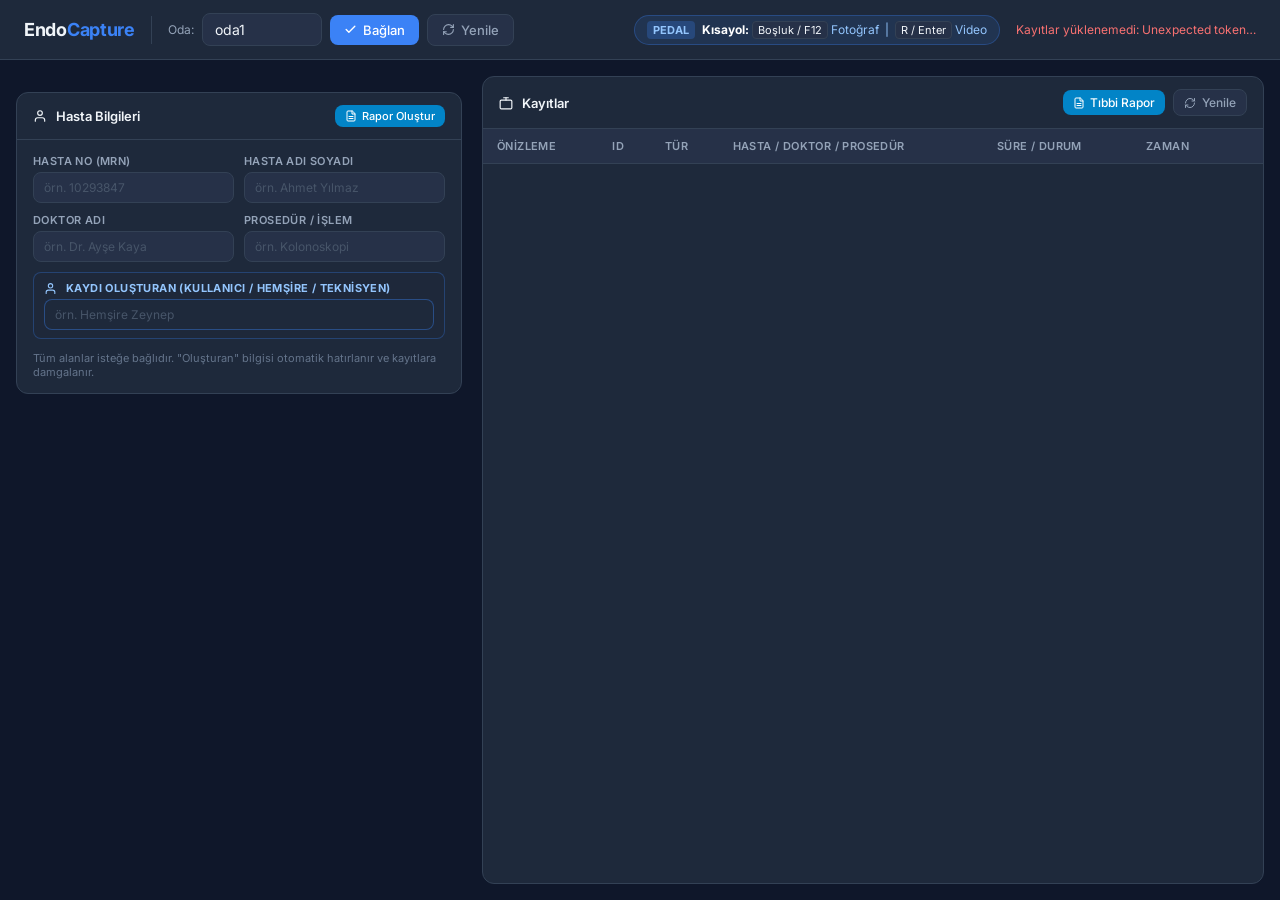
==== commit d648674f: "feat: add medical report generator, image annotation & caliper measurement, clean emojis" ====
--- a/Endoscopy/wwwroot/index.html
+++ b/Endoscopy/wwwroot/index.html
@@ -6,6 +6,8 @@
   <title>EndoCapture — Endoskopi Kayıt Sistemi</title>
   <link rel="preconnect" href="https://fonts.googleapis.com">
   <link href="https://fonts.googleapis.com/css2?family=Inter:wght@400;500;600;700&display=swap" rel="stylesheet">
+  <link rel="stylesheet" href="report-generator.css">
+  <link rel="stylesheet" href="image-annotator.css">
   <style>
     *, *::before, *::after { box-sizing: border-box; margin: 0; padding: 0; }
 
@@ -683,8 +685,8 @@
 
     <!-- ── DOKTOR AYAK PEDALI & KISAYOL GÖSTERGESİ ── -->
     <div class="pedal-indicator" title="USB Ayak Pedalı veya Klavye Kısayolları Aktiftir">
-      <span class="pedal-icon">🦶</span>
-      <span><strong>Pedal / Kısayol:</strong> <kbd>Boşluk / F12</kbd> Fotoğraf &nbsp;|&nbsp; <kbd>R / Enter</kbd> Video</span>
+      <span class="pedal-icon" style="font-size:11px;font-weight:700;background:rgba(59,130,246,.25);color:#93c5fd;padding:2px 6px;border-radius:4px;">PEDAL</span>
+      <span><strong>Kısayol:</strong> <kbd>Boşluk / F12</kbd> Fotoğraf &nbsp;|&nbsp; <kbd>R / Enter</kbd> Video</span>
     </div>
 
     <span class="header-status" id="status">Başlatılıyor…</span>
@@ -706,6 +708,10 @@
             <svg width="14" height="14" viewBox="0 0 24 24" fill="none" stroke="currentColor" stroke-width="2" stroke-linecap="round" stroke-linejoin="round" style="vertical-align:-2px;margin-right:6px"><path d="M20 21v-2a4 4 0 0 0-4-4H8a4 4 0 0 0-4 4v2"/><circle cx="12" cy="7" r="4"/></svg>
             Hasta Bilgileri
           </span>
+          <button class="btn btn-primary btn-sm" onclick="triggerReportGeneration()" style="background:#0284c7;border-color:#0284c7;display:inline-flex;align-items:center;gap:5px;font-size:11px;padding:4px 10px;">
+            <svg width="12" height="12" viewBox="0 0 24 24" fill="none" stroke="currentColor" stroke-width="2" stroke-linecap="round" stroke-linejoin="round"><path d="M14 2H6a2 2 0 0 0-2 2v16a2 2 0 0 0 2 2h12a2 2 0 0 0 2-2V8z"/><polyline points="14 2 14 8 20 8"/><line x1="16" y1="13" x2="8" y2="13"/><line x1="16" y1="17" x2="8" y2="17"/></svg>
+            Rapor Oluştur
+          </button>
         </div>
         <div class="card-body">
           <div class="patient-form">
@@ -747,10 +753,16 @@
             <svg width="14" height="14" viewBox="0 0 24 24" fill="none" stroke="currentColor" stroke-width="2" stroke-linecap="round" stroke-linejoin="round" style="vertical-align:-2px;margin-right:6px"><rect x="2" y="7" width="20" height="15" rx="2"/><path d="M16 3H8"/><path d="M12 3v4"/></svg>
             Kayıtlar
           </span>
-          <button class="btn btn-ghost btn-sm" onclick="loadCaptures()">
-            <svg width="12" height="12" viewBox="0 0 24 24" fill="none" stroke="currentColor" stroke-width="2" stroke-linecap="round" stroke-linejoin="round"><path d="M3 12a9 9 0 0 1 9-9 9.75 9.75 0 0 1 6.74 2.74L21 8"/><path d="M21 3v5h-5"/><path d="M21 12a9 9 0 0 1-9 9 9.75 9.75 0 0 1-6.74-2.74L3 16"/><path d="M8 16H3v5"/></svg>
-            Yenile
-          </button>
+          <div style="display:flex;gap:8px;align-items:center;">
+            <button class="btn btn-primary btn-sm" onclick="triggerReportGeneration()" style="background:#0284c7;border-color:#0284c7;display:inline-flex;align-items:center;gap:5px;">
+              <svg width="12" height="12" viewBox="0 0 24 24" fill="none" stroke="currentColor" stroke-width="2" stroke-linecap="round" stroke-linejoin="round"><path d="M14 2H6a2 2 0 0 0-2 2v16a2 2 0 0 0 2 2h12a2 2 0 0 0 2-2V8z"/><polyline points="14 2 14 8 20 8"/><line x1="16" y1="13" x2="8" y2="13"/><line x1="16" y1="17" x2="8" y2="17"/></svg>
+              Tıbbi Rapor
+            </button>
+            <button class="btn btn-ghost btn-sm" onclick="loadCaptures()">
+              <svg width="12" height="12" viewBox="0 0 24 24" fill="none" stroke="currentColor" stroke-width="2" stroke-linecap="round" stroke-linejoin="round"><path d="M3 12a9 9 0 0 1 9-9 9.75 9.75 0 0 1 6.74 2.74L21 8"/><path d="M21 3v5h-5"/><path d="M21 12a9 9 0 0 1-9 9 9.75 9.75 0 0 1-6.74-2.74L3 16"/><path d="M8 16H3v5"/></svg>
+              Yenile
+            </button>
+          </div>
         </div>
         <div class="table-wrap">
           <table>
@@ -901,7 +913,7 @@
               REC <span class="rec-timer">00:00</span>
             </span>
           </div>
-          <div class="pedal-active-badge">🦶 Pedal Aktif</div>
+          <div class="pedal-active-badge">Pedal Aktif</div>
         </div>
         <div class="cam-info">
           <div class="cam-name">${label || `Kamera ${index + 1}`}</div>
@@ -1009,7 +1021,7 @@
       if (!cam) return;
       triggerShutterFeedback(cam);
       const isRecNote = cam.isRecording ? ' (Video kaydı devam ediyor)' : '';
-      const prefix = triggerSource === 'FOOT_PEDAL' ? '🦶 Pedal: ' : '';
+      const prefix = triggerSource === 'FOOT_PEDAL' ? '[Pedal] ' : '';
       setStatus(`${prefix}Fotoğraf alınıyor (${cam.roomId})${isRecNote}…`);
 
       try {
@@ -1024,7 +1036,7 @@
           return;
         }
         const d = await res.json();
-        setStatus(`✓ ${prefix}Fotoğraf kaydedildi — Id: #${d.id}, Dosya: ${d.filePath}${isRecNote}`);
+        setStatus(`${prefix}Fotoğraf kaydedildi — Id: #${d.id}, Dosya: ${d.filePath}${isRecNote}`);
         loadCaptures();
       } catch(e) {
         setStatus('Bağlantı hatası: ' + e.message, true);
@@ -1034,7 +1046,7 @@
     // ── Start recording ───────────────────────────────────
     async function startRecording(cam, triggerSource = 'WEB_UI_BUTTON') {
       if (!cam) return;
-      const prefix = triggerSource === 'FOOT_PEDAL' ? '🦶 Pedal: ' : '';
+      const prefix = triggerSource === 'FOOT_PEDAL' ? '[Pedal] ' : '';
       setStatus(`${prefix}Video kaydı başlatılıyor (${cam.roomId})…`);
       try {
         const res = await fetch(`/api/rooms/${cam.roomId}/capture/video/start`, {
@@ -1049,7 +1061,7 @@
         }
         const d = await res.json();
         enterRecordingState(cam, new Date(d.startedAt));
-        setStatus(`● ${prefix}Video kaydı başladı — Id: #${d.id} (Kayıt sırasında Boşluk tuşu/pedal ile fotoğraf çekebilirsiniz)`);
+        setStatus(`${prefix}Video kaydı başladı — Id: #${d.id} (Kayıt sırasında Boşluk tuşu/pedal ile fotoğraf çekebilirsiniz)`);
         loadCaptures();
       } catch(e) {
         setStatus('Bağlantı hatası: ' + e.message, true);
@@ -1071,8 +1083,8 @@
         exitRecordingState(cam);
         const sec = d.durationMs ? Math.round(d.durationMs / 1000) : '?';
         setStatus(d.verified === false
-          ? `⚠ Kayıt durduruldu (${sec}sn) ama dosya doğrulanamadı — Id: #${d.id}`
-          : `✓ Video kaydı durduruldu — ${sec}sn, Id: #${d.id}`);
+          ? `Kayıt durduruldu (${sec}sn) ama dosya doğrulanamadı — Id: #${d.id}`
+          : `Video kaydı durduruldu — ${sec}sn, Id: #${d.id}`);
         loadCaptures();
       } catch(e) {
         setStatus('Bağlantı hatası: ' + e.message, true);
@@ -1181,13 +1193,13 @@
     function typeBadge(item) {
       if (item.captureType === 'video') {
         switch (item.status) {
-          case 'recording':   return `<span class="badge badge-recording">● Kayıtta</span>`;
-          case 'interrupted': return `<span class="badge badge-interrupted">⚠ Kesildi</span>`;
-          case 'corrupted':   return `<span class="badge badge-corrupted">✕ Bozuk</span>`;
-          default:            return `<span class="badge badge-video">▶ Video</span>`;
+          case 'recording':   return `<span class="badge badge-recording">Kayıtta</span>`;
+          case 'interrupted': return `<span class="badge badge-interrupted">Kesildi</span>`;
+          case 'corrupted':   return `<span class="badge badge-corrupted">Bozuk</span>`;
+          default:            return `<span class="badge badge-video">Video</span>`;
         }
       }
-      return `<span class="badge badge-photo">◉ Fotoğraf</span>`;
+      return `<span class="badge badge-photo">Fotoğraf</span>`;
     }
 
     function contextCell(item) {
@@ -1200,8 +1212,8 @@
       if (item.doctorName)    subs.push(item.doctorName);
       if (item.procedureType) subs.push(item.procedureType);
       if (item.roomName)      subs.push(item.roomName);
-      if (item.createdByName) subs.push(`<span class="creator-badge">👤 ${item.createdByName}</span>`);
-      if (item.triggerSource === 'FOOT_PEDAL') subs.push(`<span class="pedal-tag">🦶 Pedal</span>`);
+      if (item.createdByName) subs.push(`<span class="creator-badge">${item.createdByName}</span>`);
+      if (item.triggerSource === 'FOOT_PEDAL') subs.push(`<span class="pedal-tag">Pedal</span>`);
       if (subs.length) lines.push(`<div class="context-sub">${subs.join(' · ')}</div>`);
       return lines.length ? lines.join('') : `<span style="color:var(--border)">—</span>`;
     }
@@ -1226,11 +1238,11 @@
 
     function previewCell(item) {
       if (item.captureType === 'video') {
-        if (item.status === 'recording') return `<span style="color:var(--red);font-size:12px">⏳ kayıt…</span>`;
+        if (item.status === 'recording') return `<span style="color:var(--red);font-size:12px">Kayıt sürüyor…</span>`;
         return `<video src="${item.filePath}" class="video-thumb" controls muted></video>`;
       }
       const info = (item.width && item.height) ? `${item.width}×${item.height}` : '';
-      return `<img src="${item.filePath}" class="thumb" title="${info}" />`;
+      return `<img src="${item.filePath}" class="thumb" title="${info} · Tıklayarak Çizim/Ölçüm yapın" style="cursor:pointer" onclick="openAnnotatorForItem(${item.id})" />`;
     }
 
     // ── Load captures ─────────────────────────────────────
@@ -1238,6 +1250,7 @@
       try {
         const res  = await fetch(`/api/captures?roomId=${encodeURIComponent(baseRoomId())}`);
         const data = await res.json();
+        window.capturesData = data;
         const tbody = document.getElementById('captures-table');
         tbody.innerHTML = '';
 
@@ -1259,6 +1272,11 @@
           const refBtn = rec ? '' : `<button class="btn btn-ghost btn-sm" onclick="refreshMetadata(${item.id})" title="Metadata yenile">
             <svg width="11" height="11" viewBox="0 0 24 24" fill="none" stroke="currentColor" stroke-width="2" stroke-linecap="round" stroke-linejoin="round"><path d="M3 12a9 9 0 0 1 9-9 9.75 9.75 0 0 1 6.74 2.74L21 8"/><path d="M21 3v5h-5"/></svg>
           </button>`;
+          const annBtn = (!rec && item.captureType === 'photo')
+            ? `<button class="btn btn-ghost btn-sm" onclick="openAnnotatorForItem(${item.id})" title="Fotoğraf üzerine çizim ve ölçüm yap">
+                <svg width="11" height="11" viewBox="0 0 24 24" fill="none" stroke="currentColor" stroke-width="2" stroke-linecap="round" stroke-linejoin="round"><path d="M12 20h9"/><path d="M16.5 3.5a2.121 2.121 0 0 1 3 3L7 19l-4 1 1-4L16.5 3.5z"/></svg>
+              </button>`
+            : '';
 
           tbody.innerHTML += `
             <tr>
@@ -1268,7 +1286,7 @@
               <td>${contextCell(item)}</td>
               <td>${durationCell(item)}</td>
               <td style="color:var(--muted);font-size:12px;white-space:nowrap">${new Date(item.capturedAt).toLocaleString('tr-TR')}</td>
-              <td><div class="actions-cell">${refBtn}${delBtn}</div></td>
+              <td><div class="actions-cell">${annBtn}${refBtn}${delBtn}</div></td>
             </tr>`;
         });
       } catch(e) { setStatus('Kayıtlar yüklenemedi: '+e.message, true); }
@@ -1297,9 +1315,51 @@
       } catch(e) { setStatus('Bağlantı hatası: '+e.message, true); }
     }
 
+    // ── Medical Report Trigger ───────────────────────────
+    function triggerReportGeneration() {
+      const patientId = document.getElementById('ctx-patient-id')?.value.trim();
+      const patientName = document.getElementById('ctx-patient-name')?.value.trim();
+      const doctorName = document.getElementById('ctx-doctor-name')?.value.trim();
+      const procedureType = document.getElementById('ctx-procedure-type')?.value.trim();
+      const createdByName = document.getElementById('ctx-created-by')?.value.trim();
+      const roomId = typeof activeRoomId !== 'undefined' ? activeRoomId : (baseRoomId ? baseRoomId() : 'oda1');
+
+      // Filter photos from capturesData
+      const photos = (window.capturesData || []).filter(c => c.captureType === 'photo');
+
+      if (window.MedicalReport) {
+        window.MedicalReport.open({
+          patientIdentifier: patientId,
+          patientName: patientName,
+          doctorName: doctorName,
+          procedureType: procedureType,
+          createdByName: createdByName,
+          roomName: roomId,
+          captures: photos
+        });
+      } else {
+        alert('Rapor motoru yükleniyor, lütfen birkaç saniye sonra tekrar deneyin.');
+      }
+    }
+
+    // ── Open Annotator ────────────────────────────────────
+    function openAnnotatorForItem(id) {
+      const item = (window.capturesData || []).find(c => c.id === id);
+      if (!item) return;
+      if (window.MedicalAnnotator) {
+        window.MedicalAnnotator.open(item, () => {
+          setStatus('İşaretli yeni fotoğraf kaydedildi.');
+          loadCaptures();
+        });
+      }
+    }
+
     // ── Init ──────────────────────────────────────────────
     setupCameras();
     loadCaptures();
   </script>
+  <script src="html2pdf.bundle.min.js"></script>
+  <script src="report-generator.js"></script>
+  <script src="image-annotator.js"></script>
 </body>
 </html>
--- a/Endoscopy/wwwroot/report-generator.css
+++ b/Endoscopy/wwwroot/report-generator.css
@@ -0,0 +1,633 @@
+/* ── MEDICAL REPORT GENERATOR STYLES ─────────────────────── */
+
+/* ── Modal Overlay & Container ─────────────────────────── */
+.report-modal-overlay {
+  position: fixed;
+  inset: 0;
+  background: rgba(15, 23, 42, 0.75);
+  backdrop-filter: blur(4px);
+  z-index: 9999;
+  display: flex;
+  align-items: center;
+  justify-content: center;
+  padding: 20px;
+  opacity: 0;
+  visibility: hidden;
+  transition: opacity .2s ease, visibility .2s ease;
+}
+
+.report-modal-overlay.active {
+  opacity: 1;
+  visibility: visible;
+}
+
+.report-modal {
+  background: #0f172a;
+  color: #f8fafc;
+  width: 98vw;
+  max-width: 1440px;
+  height: 94vh;
+  max-height: 94vh;
+  border-radius: 12px;
+  border: 1px solid #334155;
+  box-shadow: 0 25px 50px -12px rgba(0, 0, 0, 0.5);
+  display: flex;
+  flex-direction: column;
+  overflow: hidden;
+  animation: modalScaleIn .2s ease-out;
+}
+
+@keyframes modalScaleIn {
+  from { transform: scale(0.96); opacity: 0; }
+  to { transform: scale(1); opacity: 1; }
+}
+
+/* ── Modal Header ───────────────────────────────────────── */
+.report-modal-header {
+  display: flex;
+  align-items: center;
+  justify-content: space-between;
+  padding: 14px 20px;
+  background: #1e293b;
+  border-bottom: 1px solid #334155;
+}
+
+.report-modal-title {
+  display: flex;
+  align-items: center;
+  gap: 10px;
+  font-size: 16px;
+  font-weight: 700;
+  color: #f8fafc;
+}
+
+.report-modal-title .badge {
+  background: #0284c7;
+  color: #fff;
+  font-size: 11px;
+  padding: 3px 8px;
+  border-radius: 4px;
+}
+
+.report-modal-actions {
+  display: flex;
+  align-items: center;
+  gap: 10px;
+}
+
+.report-btn {
+  display: inline-flex;
+  align-items: center;
+  gap: 6px;
+  padding: 8px 16px;
+  font-size: 13px;
+  font-weight: 600;
+  border-radius: 6px;
+  border: 1px solid transparent;
+  cursor: pointer;
+  transition: all .15s;
+}
+
+.report-btn-primary {
+  background: #0284c7;
+  color: white;
+  border-color: #0284c7;
+}
+.report-btn-primary:hover {
+  background: #0369a1;
+}
+
+.report-btn-success {
+  background: #16a34a;
+  color: white;
+  border-color: #16a34a;
+}
+.report-btn-success:hover {
+  background: #15803d;
+}
+
+.report-btn-ghost {
+  background: transparent;
+  color: #94a3b8;
+  border-color: #475569;
+}
+.report-btn-ghost:hover {
+  background: #334155;
+  color: #f8fafc;
+}
+
+/* ── Modal Body (Split Layout: Form & Live A4) ──────────── */
+.report-modal-body {
+  flex: 1;
+  display: grid;
+  grid-template-columns: 460px 1fr;
+  overflow: hidden;
+}
+
+@media (max-width: 1080px) {
+  .report-modal-body {
+    grid-template-columns: 1fr;
+    overflow-y: auto;
+  }
+}
+
+/* ── Form Sidebar ───────────────────────────────────────── */
+.report-editor-col {
+  background: #0f172a;
+  border-right: 1px solid #334155;
+  padding: 16px 20px;
+  overflow-y: auto;
+  display: flex;
+  flex-direction: column;
+  gap: 16px;
+}
+
+.report-section-box {
+  background: #1e293b;
+  border: 1px solid #334155;
+  border-radius: 8px;
+  padding: 14px;
+}
+
+.report-section-box h4 {
+  margin: 0 0 10px 0;
+  font-size: 12px;
+  text-transform: uppercase;
+  letter-spacing: .5px;
+  color: #94a3b8;
+  display: flex;
+  align-items: center;
+  gap: 6px;
+}
+
+.report-field-grid {
+  display: grid;
+  grid-template-columns: 1fr 1fr;
+  gap: 10px;
+}
+
+.report-field {
+  display: flex;
+  flex-direction: column;
+  gap: 4px;
+}
+
+.report-field.full-width {
+  grid-column: 1 / -1;
+}
+
+.report-field label {
+  font-size: 11px;
+  font-weight: 600;
+  color: #cbd5e1;
+}
+
+.report-field input,
+.report-field select,
+.report-field textarea {
+  background: #0f172a;
+  border: 1px solid #475569;
+  border-radius: 6px;
+  color: #f8fafc;
+  font-family: inherit;
+  font-size: 12px;
+  padding: 7px 10px;
+  outline: none;
+  transition: border-color .15s;
+}
+
+.report-field input:focus,
+.report-field select:focus,
+.report-field textarea:focus {
+  border-color: #0284c7;
+}
+
+.report-field textarea {
+  resize: vertical;
+  min-height: 55px;
+}
+
+.template-badge {
+  display: inline-block;
+  padding: 3px 8px;
+  font-size: 11px;
+  background: #334155;
+  color: #38bdf8;
+  border-radius: 4px;
+  cursor: pointer;
+  margin-right: 4px;
+  margin-bottom: 4px;
+  transition: background .15s;
+}
+.template-badge:hover {
+  background: #0284c7;
+  color: #fff;
+}
+
+/* ── Image Selector in Editor ───────────────────────────── */
+.report-img-picker-grid {
+  display: grid;
+  grid-template-columns: repeat(3, 1fr);
+  gap: 8px;
+  max-height: 220px;
+  overflow-y: auto;
+  margin-top: 8px;
+  padding: 4px;
+}
+
+.report-img-item {
+  position: relative;
+  border-radius: 6px;
+  overflow: hidden;
+  border: 2px solid transparent;
+  cursor: pointer;
+  background: #000;
+  aspect-ratio: 4/3;
+}
+
+.report-img-item img {
+  width: 100%;
+  height: 100%;
+  object-fit: cover;
+  display: block;
+}
+
+.report-img-item.selected {
+  border-color: #0284c7;
+  box-shadow: 0 0 0 2px rgba(2, 132, 199, 0.4);
+}
+
+.report-img-item .img-check {
+  position: absolute;
+  top: 4px;
+  right: 4px;
+  background: rgba(15, 23, 42, 0.8);
+  border-radius: 50%;
+  width: 18px;
+  height: 18px;
+  display: flex;
+  align-items: center;
+  justify-content: center;
+  color: #fff;
+  font-size: 11px;
+}
+
+.report-img-item.selected .img-check {
+  background: #0284c7;
+}
+
+.report-img-captions {
+  display: flex;
+  flex-direction: column;
+  gap: 6px;
+  margin-top: 10px;
+  max-height: 160px;
+  overflow-y: auto;
+}
+
+.caption-row {
+  display: flex;
+  align-items: center;
+  gap: 8px;
+  font-size: 11px;
+}
+.caption-row img {
+  width: 32px;
+  height: 24px;
+  object-fit: cover;
+  border-radius: 3px;
+}
+.caption-row input {
+  flex: 1;
+  background: #0f172a;
+  border: 1px solid #475569;
+  border-radius: 4px;
+  color: #f8fafc;
+  padding: 4px 8px;
+  font-size: 11px;
+}
+
+/* ── Live A4 Preview Column ─────────────────────────────── */
+.report-preview-col {
+  background: #334155;
+  overflow-y: auto;
+  padding: 30px;
+  display: flex;
+  justify-content: center;
+}
+
+/* ── A4 Medical Sheet (Pixel-Perfect) ───────────────────── */
+.medical-report-sheet {
+  width: 210mm;
+  min-height: 297mm;
+  background: #ffffff;
+  color: #1e293b;
+  font-family: 'Segoe UI', -apple-system, BlinkMacSystemFont, Roboto, sans-serif;
+  padding: 12mm 16mm;
+  box-shadow: 0 10px 30px rgba(0,0,0,0.3);
+  box-sizing: border-box;
+  display: flex;
+  flex-direction: column;
+  justify-content: space-between;
+  line-height: 1.35;
+}
+
+/* Sheet Header */
+.sheet-header {
+  display: flex;
+  justify-content: space-between;
+  align-items: flex-start;
+  border-bottom: 2.5px solid #0284c7;
+  padding-bottom: 10px;
+  margin-bottom: 12px;
+}
+
+.sheet-logo-area {
+  display: flex;
+  align-items: center;
+  gap: 12px;
+}
+
+.sheet-cross-icon {
+  width: 44px;
+  height: 44px;
+  background: #0284c7;
+  color: #ffffff;
+  border-radius: 8px;
+  display: flex;
+  align-items: center;
+  justify-content: center;
+  font-size: 26px;
+  font-weight: 900;
+}
+
+.sheet-institution-title {
+  font-size: 15pt;
+  font-weight: 800;
+  color: #0f172a;
+  letter-spacing: -0.3px;
+  line-height: 1.15;
+}
+
+.sheet-unit-subtitle {
+  font-size: 10.5pt;
+  font-weight: 700;
+  color: #0284c7;
+  letter-spacing: 0.5px;
+  text-transform: uppercase;
+  margin-top: 2px;
+}
+
+.sheet-unit-contact {
+  font-size: 8.5pt;
+  color: #64748b;
+  margin-top: 2px;
+}
+
+.sheet-meta-area {
+  text-align: right;
+  font-size: 8.5pt;
+  color: #475569;
+}
+
+.sheet-report-badge {
+  display: inline-block;
+  background: #f1f5f9;
+  border: 1px solid #cbd5e1;
+  border-radius: 4px;
+  padding: 3px 8px;
+  font-weight: 700;
+  color: #0f172a;
+  font-size: 9pt;
+  margin-bottom: 4px;
+}
+
+/* Patient Demographic Table */
+.sheet-patient-table {
+  width: 100%;
+  border-collapse: collapse;
+  margin-bottom: 14px;
+  font-size: 9.5pt;
+  background: #f8fafc;
+  border: 1px solid #e2e8f0;
+  border-radius: 6px;
+  overflow: hidden;
+}
+
+.sheet-patient-table td {
+  padding: 5px 10px;
+  border: 1px solid #e2e8f0;
+}
+
+.sheet-patient-table .lbl {
+  width: 18%;
+  background: #f1f5f9;
+  font-weight: 700;
+  color: #475569;
+}
+
+.sheet-patient-table .val {
+  width: 32%;
+  color: #0f172a;
+  font-weight: 600;
+}
+
+/* Section Titles in Sheet */
+.sheet-section-title {
+  font-size: 10pt;
+  font-weight: 700;
+  color: #0284c7;
+  text-transform: uppercase;
+  letter-spacing: 0.5px;
+  border-left: 3px solid #0284c7;
+  padding-left: 8px;
+  margin: 10px 0 6px 0;
+  display: flex;
+  align-items: center;
+  gap: 6px;
+}
+
+/* Endoscopic Images Grid in Sheet */
+.sheet-images-grid {
+  display: grid;
+  gap: 8px;
+  margin-bottom: 12px;
+  width: 100%;
+}
+
+.sheet-images-grid.grid-1 { grid-template-columns: 1fr; max-width: 300px; margin: 0 auto 12px auto; }
+.sheet-images-grid.grid-2 { grid-template-columns: 1fr 1fr; }
+.sheet-images-grid.grid-3 { grid-template-columns: repeat(3, 1fr); }
+.sheet-images-grid.grid-4 { grid-template-columns: 1fr 1fr; }
+.sheet-images-grid.grid-6 { grid-template-columns: repeat(3, 1fr); }
+
+.sheet-img-card {
+  border: 1px solid #cbd5e1;
+  border-radius: 4px;
+  overflow: hidden;
+  background: #000;
+  display: flex;
+  flex-direction: column;
+}
+
+.sheet-img-card img {
+  width: 100%;
+  height: auto;
+  aspect-ratio: 4/3;
+  object-fit: cover;
+  display: block;
+}
+
+.sheet-img-caption {
+  background: #f8fafc;
+  color: #334155;
+  font-size: 8pt;
+  font-weight: 600;
+  padding: 3px 6px;
+  text-align: center;
+  border-top: 1px solid #e2e8f0;
+  min-height: 18px;
+}
+
+/* Findings and Diagnosis */
+.sheet-text-block {
+  font-size: 9.5pt;
+  color: #1e293b;
+  margin-bottom: 10px;
+  white-space: pre-wrap;
+  line-height: 1.4;
+  padding: 0 4px;
+}
+
+.sheet-diagnosis-box {
+  background: #f0f9ff;
+  border: 1.5px solid #0284c7;
+  border-radius: 6px;
+  padding: 8px 12px;
+  margin-bottom: 10px;
+}
+
+.sheet-diagnosis-box .box-title {
+  font-size: 9.5pt;
+  font-weight: 800;
+  color: #0369a1;
+  margin-bottom: 4px;
+  text-transform: uppercase;
+}
+
+.sheet-diagnosis-box .box-content {
+  font-size: 10pt;
+  font-weight: 700;
+  color: #0f172a;
+  white-space: pre-wrap;
+}
+
+/* Sheet Footer: Doctor signature and disclaimer */
+.sheet-footer {
+  border-top: 1px solid #e2e8f0;
+  padding-top: 10px;
+  margin-top: 12px;
+  display: flex;
+  justify-content: space-between;
+  align-items: flex-end;
+}
+
+.sheet-disclaimer {
+  font-size: 8pt;
+  color: #94a3b8;
+  max-width: 55%;
+  line-height: 1.3;
+}
+
+.sheet-signature-box {
+  text-align: center;
+  width: 180px;
+}
+
+.sheet-sig-doctor {
+  font-size: 10pt;
+  font-weight: 700;
+  color: #0f172a;
+}
+
+.sheet-sig-title {
+  font-size: 8.5pt;
+  color: #64748b;
+  margin-bottom: 30px;
+}
+
+.sheet-sig-line {
+  border-top: 1px solid #0f172a;
+  margin-top: 30px;
+  padding-top: 3px;
+  font-size: 8pt;
+  color: #64748b;
+}
+
+/* ── PRINT MEDIA RULES ──────────────────────────────────── */
+@media print {
+  body * {
+    visibility: hidden;
+  }
+
+  .report-modal-overlay,
+  .report-modal-overlay.active {
+    position: static;
+    background: transparent !important;
+    padding: 0 !important;
+    overflow: visible !important;
+    display: block !important;
+  }
+
+  .report-modal {
+    position: static;
+    width: 100% !important;
+    height: auto !important;
+    max-width: none !important;
+    max-height: none !important;
+    box-shadow: none !important;
+    border: none !important;
+    background: transparent !important;
+  }
+
+  .report-modal-header,
+  .report-editor-col,
+  .report-modal-actions {
+    display: none !important;
+  }
+
+  .report-modal-body {
+    display: block !important;
+    overflow: visible !important;
+  }
+
+  .report-preview-col {
+    background: transparent !important;
+    padding: 0 !important;
+    display: block !important;
+    overflow: visible !important;
+  }
+
+  .medical-report-sheet,
+  .medical-report-sheet * {
+    visibility: visible;
+  }
+
+  .medical-report-sheet {
+    position: absolute;
+    left: 0;
+    top: 0;
+    width: 210mm !important;
+    min-height: 297mm !important;
+    margin: 0 !important;
+    padding: 12mm 15mm !important;
+    box-shadow: none !important;
+    -webkit-print-color-adjust: exact !important;
+    print-color-adjust: exact !important;
+  }
+
+  @page {
+    size: A4 portrait;
+    margin: 0;
+  }
+}
--- a/Endoscopy/wwwroot/image-annotator.css
+++ b/Endoscopy/wwwroot/image-annotator.css
@@ -0,0 +1,274 @@
+/* ── MEDICAL IMAGE ANNOTATOR & MEASUREMENT STYLES ───────── */
+
+.annotator-modal-overlay {
+  position: fixed;
+  inset: 0;
+  background: rgba(15, 23, 42, 0.85);
+  backdrop-filter: blur(6px);
+  z-index: 10000;
+  display: flex;
+  flex-direction: column;
+  opacity: 0;
+  visibility: hidden;
+  transition: opacity .2s ease, visibility .2s ease;
+}
+
+.annotator-modal-overlay.active {
+  opacity: 1;
+  visibility: visible;
+}
+
+.annotator-container {
+  display: flex;
+  flex-direction: column;
+  width: 100vw;
+  height: 100vh;
+  background: #090d16;
+  color: #f8fafc;
+  overflow: hidden;
+}
+
+/* ── Top Toolbar ────────────────────────────────────────── */
+.annotator-toolbar {
+  height: 56px;
+  background: #1e293b;
+  border-bottom: 1px solid #334155;
+  display: flex;
+  align-items: center;
+  justify-content: space-between;
+  padding: 0 16px;
+  gap: 12px;
+  flex-shrink: 0;
+}
+
+.annotator-title-area {
+  display: flex;
+  align-items: center;
+  gap: 8px;
+  font-size: 13px;
+  color: #94a3b8;
+}
+
+.annotator-title-area strong {
+  color: #f8fafc;
+}
+
+.annotator-tools-group {
+  display: flex;
+  align-items: center;
+  gap: 4px;
+  background: #0f172a;
+  padding: 3px 6px;
+  border-radius: 8px;
+  border: 1px solid #334155;
+}
+
+.annotator-tool-btn {
+  display: inline-flex;
+  align-items: center;
+  gap: 5px;
+  padding: 6px 10px;
+  font-size: 12px;
+  font-weight: 500;
+  color: #94a3b8;
+  background: transparent;
+  border: 1px solid transparent;
+  border-radius: 6px;
+  cursor: pointer;
+  transition: all .15s;
+}
+
+.annotator-tool-btn:hover {
+  background: #334155;
+  color: #f8fafc;
+}
+
+.annotator-tool-btn.active {
+  background: #0284c7;
+  color: #ffffff;
+  border-color: #38bdf8;
+  box-shadow: 0 0 10px rgba(2, 132, 199, 0.4);
+}
+
+.annotator-divider {
+  width: 1px;
+  height: 22px;
+  background: #334155;
+  margin: 0 4px;
+}
+
+/* Color Palette */
+.annotator-color-picker {
+  display: flex;
+  align-items: center;
+  gap: 6px;
+}
+
+.color-dot {
+  width: 20px;
+  height: 20px;
+  border-radius: 50%;
+  cursor: pointer;
+  border: 2px solid transparent;
+  transition: transform .15s, border-color .15s;
+}
+
+.color-dot:hover {
+  transform: scale(1.15);
+}
+
+.color-dot.active {
+  border-color: #ffffff;
+  box-shadow: 0 0 0 2px rgba(2, 132, 199, 0.6);
+  transform: scale(1.1);
+}
+
+/* Stroke Width */
+.annotator-width-picker {
+  display: flex;
+  align-items: center;
+  gap: 4px;
+  font-size: 11px;
+  color: #94a3b8;
+}
+
+.annotator-width-picker select {
+  background: #0f172a;
+  border: 1px solid #334155;
+  color: #f8fafc;
+  font-size: 11px;
+  padding: 4px 6px;
+  border-radius: 4px;
+  outline: none;
+}
+
+/* Caliper Calibration Box */
+.annotator-caliper-box {
+  display: flex;
+  align-items: center;
+  gap: 6px;
+  font-size: 11px;
+  color: #cbd5e1;
+  background: #0f172a;
+  border: 1px solid #334155;
+  padding: 3px 8px;
+  border-radius: 6px;
+}
+
+.annotator-caliper-box input {
+  width: 45px;
+  background: #1e293b;
+  border: 1px solid #475569;
+  border-radius: 4px;
+  color: #38bdf8;
+  font-weight: 700;
+  text-align: center;
+  padding: 2px;
+  font-size: 11px;
+}
+
+/* Action Buttons */
+.annotator-actions {
+  display: flex;
+  align-items: center;
+  gap: 8px;
+}
+
+.annotator-btn {
+  display: inline-flex;
+  align-items: center;
+  gap: 6px;
+  padding: 7px 14px;
+  font-size: 12px;
+  font-weight: 600;
+  border-radius: 6px;
+  border: 1px solid transparent;
+  cursor: pointer;
+  transition: all .15s;
+}
+
+.annotator-btn-primary {
+  background: #0284c7;
+  color: white;
+  border-color: #0284c7;
+}
+.annotator-btn-primary:hover {
+  background: #0369a1;
+}
+
+.annotator-btn-ghost {
+  background: transparent;
+  color: #cbd5e1;
+  border-color: #475569;
+}
+.annotator-btn-ghost:hover {
+  background: #334155;
+  color: #ffffff;
+}
+
+/* ── Workspace & Canvas ─────────────────────────────────── */
+.annotator-workspace {
+  flex: 1;
+  display: flex;
+  align-items: center;
+  justify-content: center;
+  position: relative;
+  background: radial-gradient(circle, #131b2e 0%, #080c14 100%);
+  overflow: auto;
+  padding: 20px;
+  user-select: none;
+}
+
+.annotator-canvas-wrapper {
+  position: relative;
+  box-shadow: 0 10px 40px rgba(0, 0, 0, 0.7);
+  border: 1px solid #334155;
+  border-radius: 4px;
+  overflow: hidden;
+  background: #000;
+  line-height: 0;
+}
+
+#annotator-canvas {
+  display: block;
+  cursor: crosshair;
+}
+
+/* Inline text input overlay for canvas typing */
+.annotator-inline-input {
+  position: absolute;
+  background: rgba(15, 23, 42, 0.9);
+  border: 1.5px solid #0284c7;
+  border-radius: 4px;
+  color: #ffffff;
+  padding: 4px 8px;
+  font-family: inherit;
+  font-size: 13px;
+  outline: none;
+  z-index: 10;
+  min-width: 140px;
+  box-shadow: 0 4px 12px rgba(0,0,0,0.4);
+}
+
+/* Bottom Hint Bar */
+.annotator-bottom-bar {
+  height: 32px;
+  background: #0f172a;
+  border-top: 1px solid #1e293b;
+  display: flex;
+  align-items: center;
+  justify-content: space-between;
+  padding: 0 16px;
+  font-size: 11px;
+  color: #64748b;
+  flex-shrink: 0;
+}
+
+.annotator-bottom-bar kbd {
+  background: #1e293b;
+  border: 1px solid #334155;
+  color: #94a3b8;
+  padding: 1px 4px;
+  border-radius: 3px;
+  font-size: 10px;
+}
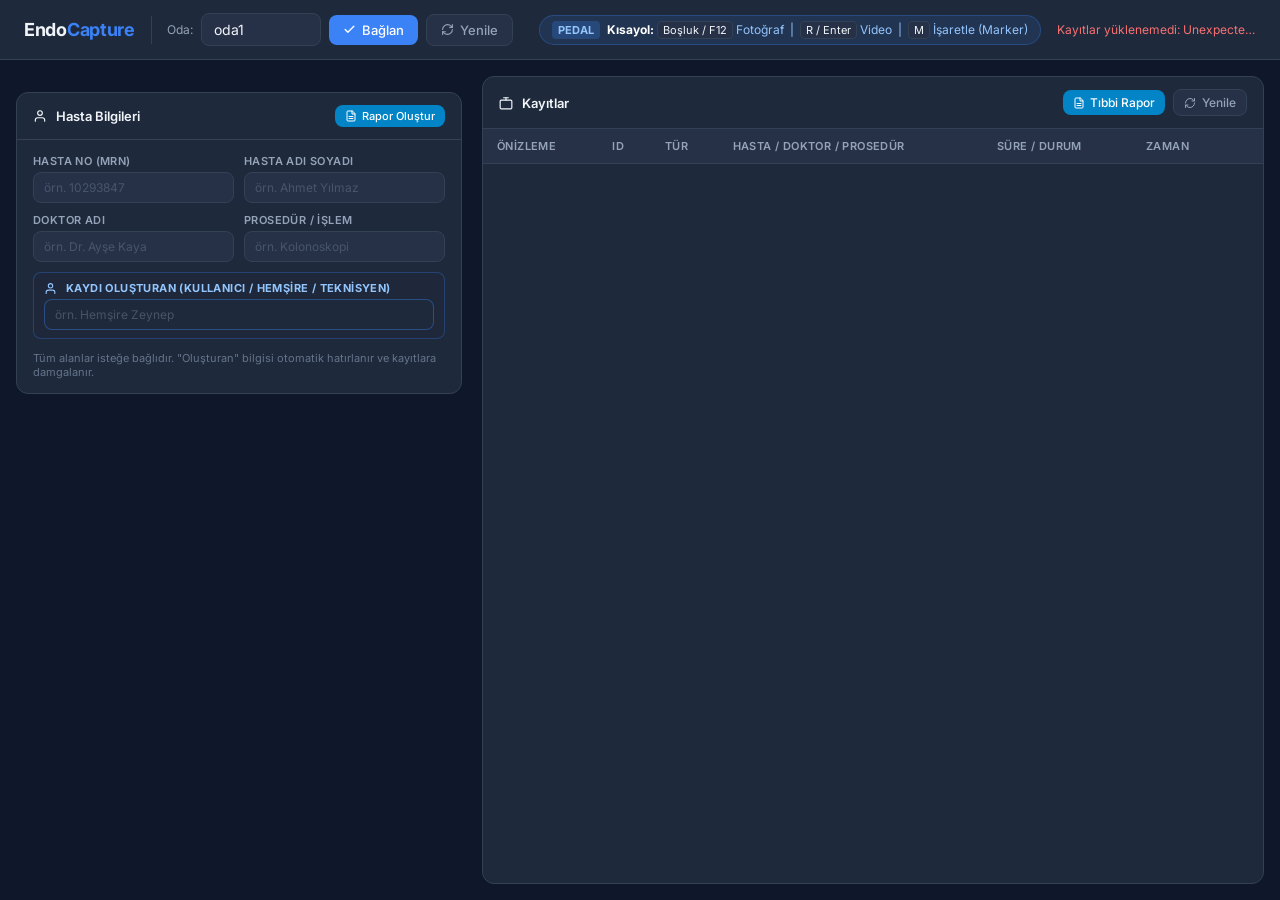
==== commit 89621e43: "feat: VideoMarker - video ici zaman damgali isaretleme sistemi - VideoMarker modeli ve EF Core migra" ====
--- a/Endoscopy/wwwroot/index.html
+++ b/Endoscopy/wwwroot/index.html
@@ -8,6 +8,7 @@
   <link href="https://fonts.googleapis.com/css2?family=Inter:wght@400;500;600;700&display=swap" rel="stylesheet">
   <link rel="stylesheet" href="report-generator.css">
   <link rel="stylesheet" href="image-annotator.css">
+  <link rel="stylesheet" href="video-marker.css">
   <style>
     *, *::before, *::after { box-sizing: border-box; margin: 0; padding: 0; }
 
@@ -686,7 +687,7 @@
     <!-- ── DOKTOR AYAK PEDALI & KISAYOL GÖSTERGESİ ── -->
     <div class="pedal-indicator" title="USB Ayak Pedalı veya Klavye Kısayolları Aktiftir">
       <span class="pedal-icon" style="font-size:11px;font-weight:700;background:rgba(59,130,246,.25);color:#93c5fd;padding:2px 6px;border-radius:4px;">PEDAL</span>
-      <span><strong>Kısayol:</strong> <kbd>Boşluk / F12</kbd> Fotoğraf &nbsp;|&nbsp; <kbd>R / Enter</kbd> Video</span>
+      <span><strong>Kısayol:</strong> <kbd>Boşluk / F12</kbd> Fotoğraf &nbsp;|&nbsp; <kbd>R / Enter</kbd> Video &nbsp;|&nbsp; <kbd>M</kbd> İşaretle (Marker)</span>
     </div>
 
     <span class="header-status" id="status">Başlatılıyor…</span>
@@ -930,6 +931,11 @@
             <span class="rec-text">Kayıt Başlat</span>
             <span class="shortcut-hint">R</span>
           </button>
+          <button class="cam-btn btn-marker" title="Önemli Anı İşaretle / Bookmark (Kayıt sürerken M tuşu)" disabled>
+            <svg width="13" height="13" viewBox="0 0 24 24" fill="none" stroke="currentColor" stroke-width="2.5" stroke-linecap="round" stroke-linejoin="round"><path d="M19 21l-7-5-7 5V5a2 2 0 0 1 2-2h10a2 2 0 0 1 2 2z"/></svg>
+            <span>İşaretle</span>
+            <span class="shortcut-hint">M</span>
+          </button>
         </div>
       `;
       camerasGrid.appendChild(card);
@@ -943,11 +949,12 @@
       const pedalBadge = card.querySelector('.pedal-active-badge');
       const snapBtn    = card.querySelector('.btn-snap');
       const recBtn     = card.querySelector('.btn-rec');
+      const markerBtn  = card.querySelector('.btn-marker');
 
       const cam = {
         roomId, deviceId, stream: null, socket: null, sendInterval: null,
         isRecording: false, recordingStartedAt: null, timerInterval: null,
-        videoEl, canvas, ctx, flashEl, recBadge, recTimer, pedalBadge, snapBtn, recBtn, cardEl: card
+        videoEl, canvas, ctx, flashEl, recBadge, recTimer, pedalBadge, snapBtn, recBtn, markerBtn, cardEl: card
       };
       activeCameras.push(cam);
 
@@ -974,6 +981,14 @@
         selectedCameraIndex = activeCameras.indexOf(cam);
         updateCameraSelectionUI();
         toggleRecording(cam, 'WEB_UI_BUTTON');
+      });
+
+      // Canlı Video Marker (İşaret) Ekleme
+      markerBtn.addEventListener('click', (e) => {
+        e.stopPropagation();
+        selectedCameraIndex = activeCameras.indexOf(cam);
+        updateCameraSelectionUI();
+        addLiveMarker(cam, 'Önemli Bulgu');
       });
 
       // WebSocket
@@ -1110,6 +1125,10 @@
       cam.recBtn.querySelector('.rec-text').textContent = 'Kaydı Durdur';
       cam.recBtn.querySelector('.rec-icon').innerHTML = `<rect x="4" y="4" width="16" height="16" rx="2" fill="currentColor"/>`;
 
+      if (cam.markerBtn) {
+        cam.markerBtn.disabled = false;
+      }
+
       // snapBtn (Fotoğraf çek) düğmesi ASLA devre dışı bırakılmaz, kayıt sürerken de aktiftir!
       clearInterval(cam.timerInterval);
       cam.timerInterval = setInterval(() => updateTimer(cam), 500);
@@ -1124,6 +1143,10 @@
       cam.recBtn.className = 'cam-btn btn-rec btn-rec-start';
       cam.recBtn.querySelector('.rec-text').textContent = 'Kayıt Başlat';
       cam.recBtn.querySelector('.rec-icon').innerHTML = `<circle cx="12" cy="12" r="10"/><circle cx="12" cy="12" r="3" fill="currentColor"/>`;
+
+      if (cam.markerBtn) {
+        cam.markerBtn.disabled = true;
+      }
 
       clearInterval(cam.timerInterval);
     }
@@ -1145,6 +1168,35 @@
       } catch {}
     }
 
+    // ── Live Video Marker ────────────────────────────────
+    async function addLiveMarker(cam, defaultLabel = 'Önemli Bulgu') {
+      if (!cam || !cam.isRecording) {
+        setStatus('İşaret eklemek için aktif bir video kaydı olmalıdır.', true);
+        return;
+      }
+      playShutterSound();
+      setStatus(`Zaman damgalı işaret ekleniyor (${cam.roomId})…`);
+      try {
+        const res = await fetch(`/api/rooms/${cam.roomId}/capture/video/marker`, {
+          method: 'POST',
+          headers: { 'Content-Type': 'application/json' },
+          body: JSON.stringify({ label: defaultLabel })
+        });
+        if (!res.ok) {
+          const e = await res.json().catch(()=>({}));
+          setStatus('Marker hatası: ' + (e.message || res.statusText), true);
+          return;
+        }
+        const d = await res.json();
+        const sec = Math.round(d.timestampMs / 1000);
+        const m = String(Math.floor(sec/60)).padStart(2,'0');
+        const s = String(sec%60).padStart(2,'0');
+        setStatus(`Video işareti eklendi: [${m}:${s}] ${d.label} (Id: #${d.id})`);
+      } catch(e) {
+        setStatus('Marker bağlantı hatası: ' + e.message, true);
+      }
+    }
+
     // ── DOKTOR AYAK PEDALI & KLAVYE DİNLEYİCİSİ ───────────
     window.addEventListener('keydown', (e) => {
       // Bir input, textarea veya seçim kutusuna yazı yazılıyorsa tuşları engelleme
@@ -1168,6 +1220,15 @@
       if (e.code === 'KeyR' || e.key === 'Enter' || e.key === 'F9') {
         e.preventDefault();
         toggleRecording(cam, 'FOOT_PEDAL');
+        return;
+      }
+
+      // PEDAL 3 / KISAYOL (Video Marker): 'M' tuşu
+      if (e.code === 'KeyM' || e.key === 'm' || e.key === 'M') {
+        if (cam.isRecording) {
+          e.preventDefault();
+          addLiveMarker(cam, 'Önemli Bulgu');
+        }
         return;
       }
     });
@@ -1277,6 +1338,11 @@
                 <svg width="11" height="11" viewBox="0 0 24 24" fill="none" stroke="currentColor" stroke-width="2" stroke-linecap="round" stroke-linejoin="round"><path d="M12 20h9"/><path d="M16.5 3.5a2.121 2.121 0 0 1 3 3L7 19l-4 1 1-4L16.5 3.5z"/></svg>
               </button>`
             : '';
+          const mrkBtn = (!rec && item.captureType === 'video')
+            ? `<button class="btn btn-ghost btn-sm" onclick="openMarkerForItem(${item.id})" title="Zaman damgalı işaretleri (marker) görüntüle ve düzenle">
+                <svg width="11" height="11" viewBox="0 0 24 24" fill="none" stroke="#f59e0b" stroke-width="2.5" stroke-linecap="round" stroke-linejoin="round"><path d="M19 21l-7-5-7 5V5a2 2 0 0 1 2-2h10a2 2 0 0 1 2 2z"/></svg>
+              </button>`
+            : '';
 
           tbody.innerHTML += `
             <tr>
@@ -1286,7 +1352,7 @@
               <td>${contextCell(item)}</td>
               <td>${durationCell(item)}</td>
               <td style="color:var(--muted);font-size:12px;white-space:nowrap">${new Date(item.capturedAt).toLocaleString('tr-TR')}</td>
-              <td><div class="actions-cell">${annBtn}${refBtn}${delBtn}</div></td>
+              <td><div class="actions-cell">${annBtn}${mrkBtn}${refBtn}${delBtn}</div></td>
             </tr>`;
         });
       } catch(e) { setStatus('Kayıtlar yüklenemedi: '+e.message, true); }
@@ -1354,11 +1420,21 @@
       }
     }
 
+    // ── Open Video Marker ─────────────────────────────────
+    function openMarkerForItem(id) {
+      const item = (window.capturesData || []).find(c => c.id === id);
+      if (!item) return;
+      if (window.VideoMarker) {
+        window.VideoMarker.openForCapture(item);
+      }
+    }
+
     // ── Init ──────────────────────────────────────────────
     setupCameras();
     loadCaptures();
   </script>
   <script src="html2pdf.bundle.min.js"></script>
+  <script src="video-marker.js"></script>
   <script src="report-generator.js"></script>
   <script src="image-annotator.js"></script>
 </body>
--- a/Endoscopy/wwwroot/video-marker.css
+++ b/Endoscopy/wwwroot/video-marker.css
@@ -0,0 +1,318 @@
+﻿/* ── VIDEO MARKER & BOOKMARK MODAL & TIMELINE ── */
+.marker-modal-overlay {
+  display: none;
+  position: fixed;
+  inset: 0;
+  background: rgba(15, 23, 42, 0.82);
+  backdrop-filter: blur(5px);
+  z-index: 1050;
+  align-items: center;
+  justify-content: center;
+  padding: 20px;
+}
+
+.marker-modal-overlay.active {
+  display: flex;
+}
+
+.marker-modal {
+  background: var(--surface, #1e293b);
+  border: 1px solid var(--border, #334155);
+  border-radius: 12px;
+  width: 900px;
+  max-width: 95vw;
+  max-height: 90vh;
+  display: flex;
+  flex-direction: column;
+  box-shadow: 0 20px 25px -5px rgba(0, 0, 0, 0.5), 0 8px 10px -6px rgba(0, 0, 0, 0.5);
+  overflow: hidden;
+  color: var(--text, #f1f5f9);
+}
+
+.marker-modal-header {
+  display: flex;
+  align-items: center;
+  justify-content: space-between;
+  padding: 14px 20px;
+  border-bottom: 1px solid var(--border, #334155);
+  background: rgba(15, 23, 42, 0.4);
+}
+
+.marker-modal-title {
+  display: flex;
+  align-items: center;
+  gap: 8px;
+  font-size: 15px;
+  font-weight: 600;
+}
+
+.marker-modal-close {
+  background: transparent;
+  border: none;
+  color: var(--muted, #94a3b8);
+  cursor: pointer;
+  padding: 6px;
+  border-radius: 6px;
+  display: flex;
+  align-items: center;
+  justify-content: center;
+}
+.marker-modal-close:hover {
+  background: rgba(255, 255, 255, 0.08);
+  color: #fff;
+}
+
+.marker-modal-body {
+  display: grid;
+  grid-template-columns: 1fr 320px;
+  gap: 16px;
+  padding: 16px 20px;
+  overflow-y: auto;
+  flex: 1;
+}
+
+@media (max-width: 768px) {
+  .marker-modal-body {
+    grid-template-columns: 1fr;
+  }
+}
+
+.video-player-pane {
+  display: flex;
+  flex-direction: column;
+  gap: 10px;
+}
+
+.player-video-wrap {
+  position: relative;
+  width: 100%;
+  background: #000;
+  border-radius: 8px;
+  overflow: hidden;
+  aspect-ratio: 16/10;
+}
+
+.player-video-wrap video {
+  width: 100%;
+  height: 100%;
+  object-fit: contain;
+  display: block;
+}
+
+/* Timeline / Scrubber with Marker Pins */
+.timeline-track-container {
+  position: relative;
+  width: 100%;
+  height: 24px;
+  display: flex;
+  align-items: center;
+  cursor: pointer;
+}
+
+.timeline-track-bar {
+  position: relative;
+  width: 100%;
+  height: 8px;
+  background: rgba(255, 255, 255, 0.15);
+  border-radius: 4px;
+  overflow: visible;
+}
+
+.timeline-progress-bar {
+  position: absolute;
+  left: 0;
+  top: 0;
+  height: 100%;
+  background: #0284c7;
+  border-radius: 4px;
+  width: 0%;
+}
+
+.timeline-marker-pin {
+  position: absolute;
+  top: -4px;
+  width: 5px;
+  height: 16px;
+  background: #f59e0b;
+  border-radius: 2px;
+  transform: translateX(-50%);
+  cursor: pointer;
+  box-shadow: 0 0 4px rgba(245, 158, 11, 0.8);
+  transition: transform 0.15s, background 0.15s;
+  z-index: 2;
+}
+
+.timeline-marker-pin:hover {
+  transform: translateX(-50%) scale(1.3);
+  background: #fbbf24;
+  z-index: 5;
+}
+
+.timeline-marker-pin.active {
+  background: #ef4444;
+  box-shadow: 0 0 6px rgba(239, 68, 68, 0.9);
+}
+
+.player-controls-bar {
+  display: flex;
+  align-items: center;
+  justify-content: space-between;
+  background: rgba(15, 23, 42, 0.5);
+  border: 1px solid var(--border, #334155);
+  border-radius: 6px;
+  padding: 6px 12px;
+  font-size: 13px;
+}
+
+.player-time-display {
+  font-family: monospace;
+  font-size: 12px;
+  color: var(--muted, #94a3b8);
+}
+
+.player-btn-group {
+  display: flex;
+  gap: 8px;
+  align-items: center;
+}
+
+.marker-sidebar-pane {
+  display: flex;
+  flex-direction: column;
+  background: rgba(15, 23, 42, 0.3);
+  border: 1px solid var(--border, #334155);
+  border-radius: 8px;
+  padding: 12px;
+  gap: 12px;
+}
+
+.marker-add-box {
+  display: flex;
+  flex-direction: column;
+  gap: 8px;
+  border-bottom: 1px solid var(--border, #334155);
+  padding-bottom: 12px;
+}
+
+.marker-tag-chips {
+  display: flex;
+  flex-wrap: wrap;
+  gap: 4px;
+}
+
+.marker-tag-chip {
+  font-size: 11px;
+  background: rgba(255, 255, 255, 0.06);
+  border: 1px solid var(--border, #334155);
+  color: var(--text, #f1f5f9);
+  padding: 3px 8px;
+  border-radius: 4px;
+  cursor: pointer;
+  transition: all 0.15s;
+}
+
+.marker-tag-chip:hover {
+  background: #0284c7;
+  border-color: #0284c7;
+  color: #fff;
+}
+
+.marker-input-row {
+  display: flex;
+  gap: 6px;
+}
+
+.marker-input-row input {
+  flex: 1;
+  background: rgba(0, 0, 0, 0.3);
+  border: 1px solid var(--border, #334155);
+  border-radius: 4px;
+  padding: 6px 10px;
+  font-size: 12px;
+  color: #fff;
+}
+
+.marker-input-row input:focus {
+  outline: none;
+  border-color: #0284c7;
+}
+
+.marker-list-container {
+  flex: 1;
+  overflow-y: auto;
+  display: flex;
+  flex-direction: column;
+  gap: 6px;
+  max-height: 320px;
+}
+
+.marker-list-item {
+  display: flex;
+  align-items: center;
+  justify-content: space-between;
+  background: rgba(255, 255, 255, 0.03);
+  border: 1px solid var(--border, #334155);
+  border-radius: 6px;
+  padding: 8px 10px;
+  cursor: pointer;
+  transition: background 0.15s, border-color 0.15s;
+}
+
+.marker-list-item:hover {
+  background: rgba(255, 255, 255, 0.08);
+  border-color: #0284c7;
+}
+
+.marker-item-time {
+  font-family: monospace;
+  font-size: 11px;
+  font-weight: 700;
+  color: #f59e0b;
+  background: rgba(245, 158, 11, 0.12);
+  padding: 2px 5px;
+  border-radius: 4px;
+}
+
+.marker-item-label {
+  font-size: 12px;
+  color: var(--text, #f1f5f9);
+  flex: 1;
+  margin: 0 8px;
+  word-break: break-word;
+}
+
+.marker-item-del {
+  background: transparent;
+  border: none;
+  color: #ef4444;
+  cursor: pointer;
+  padding: 4px;
+  border-radius: 4px;
+  display: flex;
+  align-items: center;
+  opacity: 0.7;
+}
+.marker-item-del:hover {
+  opacity: 1;
+  background: rgba(239, 68, 68, 0.15);
+}
+
+/* Camera Card Live Marker Button & Shortcuts */
+.cam-btn.btn-marker {
+  background: rgba(245, 158, 11, 0.15);
+  color: #fbbf24;
+  border: 1px solid rgba(245, 158, 11, 0.3);
+}
+
+.cam-btn.btn-marker:hover {
+  background: rgba(245, 158, 11, 0.25);
+  border-color: #fbbf24;
+}
+
+.cam-btn.btn-marker:disabled {
+  opacity: 0.4;
+  cursor: not-allowed;
+  background: rgba(255, 255, 255, 0.05);
+  border-color: transparent;
+  color: var(--muted, #94a3b8);
+}
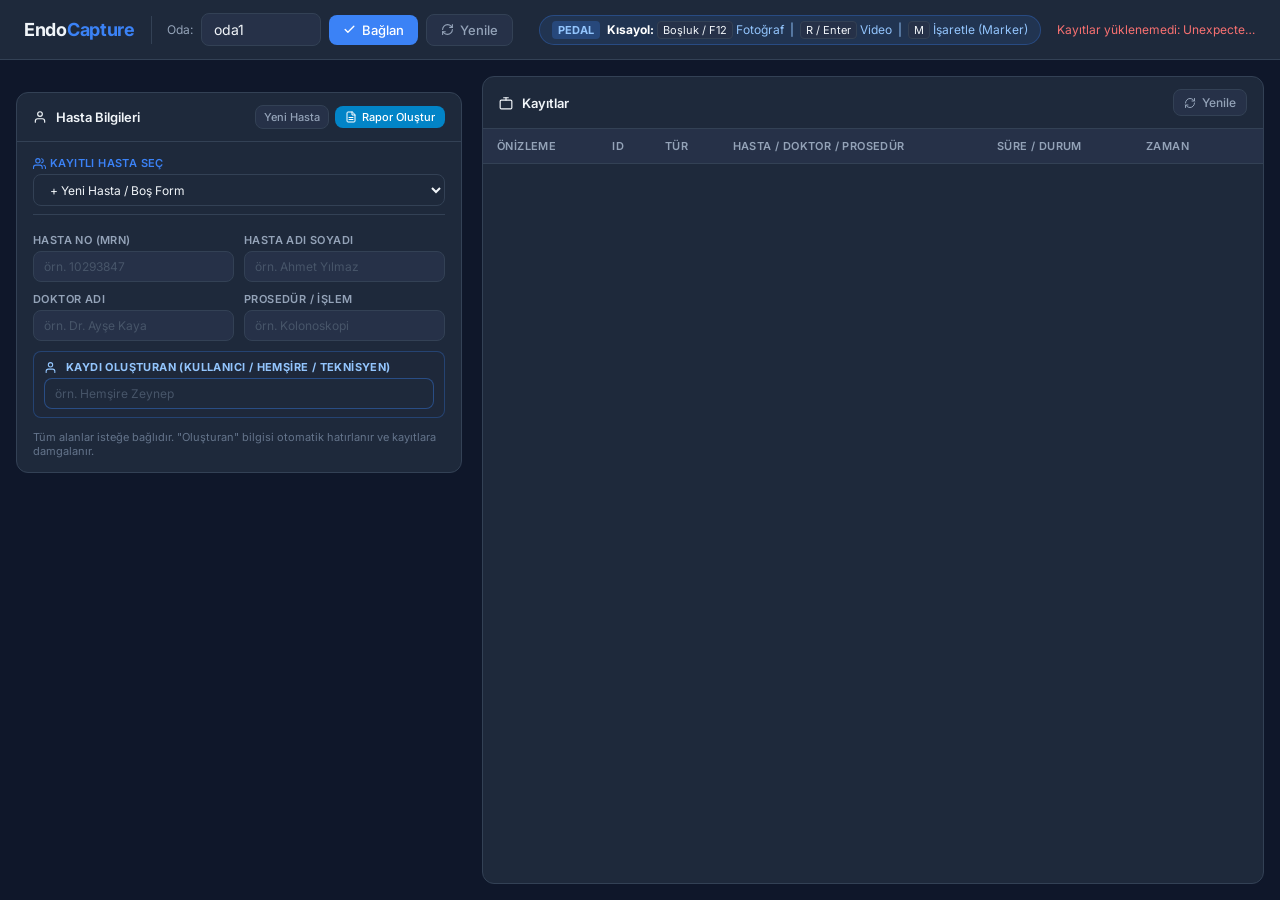
==== commit 0937956b: "feat: improve report image layout - 4 photos display as 2x2 grid for better presentation" ====
--- a/Endoscopy/wwwroot/index.html
+++ b/Endoscopy/wwwroot/index.html
@@ -6,7 +6,7 @@
   <title>EndoCapture — Endoskopi Kayıt Sistemi</title>
   <link rel="preconnect" href="https://fonts.googleapis.com">
   <link href="https://fonts.googleapis.com/css2?family=Inter:wght@400;500;600;700&display=swap" rel="stylesheet">
-  <link rel="stylesheet" href="report-generator.css">
+  <link rel="stylesheet" href="report-generator.css?v=20260924_v5">
   <link rel="stylesheet" href="image-annotator.css">
   <link rel="stylesheet" href="video-marker.css">
   <style>
@@ -709,13 +709,27 @@
             <svg width="14" height="14" viewBox="0 0 24 24" fill="none" stroke="currentColor" stroke-width="2" stroke-linecap="round" stroke-linejoin="round" style="vertical-align:-2px;margin-right:6px"><path d="M20 21v-2a4 4 0 0 0-4-4H8a4 4 0 0 0-4 4v2"/><circle cx="12" cy="7" r="4"/></svg>
             Hasta Bilgileri
           </span>
-          <button class="btn btn-primary btn-sm" onclick="triggerReportGeneration()" style="background:#0284c7;border-color:#0284c7;display:inline-flex;align-items:center;gap:5px;font-size:11px;padding:4px 10px;">
-            <svg width="12" height="12" viewBox="0 0 24 24" fill="none" stroke="currentColor" stroke-width="2" stroke-linecap="round" stroke-linejoin="round"><path d="M14 2H6a2 2 0 0 0-2 2v16a2 2 0 0 0 2 2h12a2 2 0 0 0 2-2V8z"/><polyline points="14 2 14 8 20 8"/><line x1="16" y1="13" x2="8" y2="13"/><line x1="16" y1="17" x2="8" y2="17"/></svg>
-            Rapor Oluştur
-          </button>
+          <div style="display:flex;gap:6px;align-items:center;">
+            <button class="btn btn-ghost btn-sm" onclick="clearPatientForm()" title="Hasta formunu temizle ve yeni işlem başlat" style="font-size:11px;padding:4px 8px;">
+              Yeni Hasta
+            </button>
+            <button class="btn btn-primary btn-sm" onclick="triggerReportGeneration()" style="background:#0284c7;border-color:#0284c7;display:inline-flex;align-items:center;gap:5px;font-size:11px;padding:4px 10px;">
+              <svg width="12" height="12" viewBox="0 0 24 24" fill="none" stroke="currentColor" stroke-width="2" stroke-linecap="round" stroke-linejoin="round"><path d="M14 2H6a2 2 0 0 0-2 2v16a2 2 0 0 0 2 2h12a2 2 0 0 0 2-2V8z"/><polyline points="14 2 14 8 20 8"/><line x1="16" y1="13" x2="8" y2="13"/><line x1="16" y1="17" x2="8" y2="17"/></svg>
+              Rapor Oluştur
+            </button>
+          </div>
         </div>
         <div class="card-body">
           <div class="patient-form">
+            <div class="field field-full" style="margin-bottom:8px;padding-bottom:8px;border-bottom:1px solid var(--border);">
+              <label for="saved-patients-dropdown" style="color:var(--primary);font-weight:600;display:flex;align-items:center;gap:4px;">
+                <svg width="13" height="13" viewBox="0 0 24 24" fill="none" stroke="currentColor" stroke-width="2" stroke-linecap="round" stroke-linejoin="round"><path d="M17 21v-2a4 4 0 0 0-4-4H5a4 4 0 0 0-4 4v2"/><circle cx="9" cy="7" r="4"/><path d="M23 21v-2a4 4 0 0 0-3-3.87"/><path d="M16 3.13a4 4 0 0 1 0 7.75"/></svg>
+                Kayıtlı Hasta Seç
+              </label>
+              <select id="saved-patients-dropdown" class="room-input" style="width:100%;height:32px;font-size:12px;background:var(--surface);cursor:pointer;" onchange="onPatientSelected(this.value)">
+                <option value="">+ Yeni Hasta / Boş Form</option>
+              </select>
+            </div>
             <div class="field">
               <label for="ctx-patient-id">Hasta No (MRN)</label>
               <input id="ctx-patient-id" type="text" placeholder="örn. 10293847" />
@@ -755,10 +769,6 @@
             Kayıtlar
           </span>
           <div style="display:flex;gap:8px;align-items:center;">
-            <button class="btn btn-primary btn-sm" onclick="triggerReportGeneration()" style="background:#0284c7;border-color:#0284c7;display:inline-flex;align-items:center;gap:5px;">
-              <svg width="12" height="12" viewBox="0 0 24 24" fill="none" stroke="currentColor" stroke-width="2" stroke-linecap="round" stroke-linejoin="round"><path d="M14 2H6a2 2 0 0 0-2 2v16a2 2 0 0 0 2 2h12a2 2 0 0 0 2-2V8z"/><polyline points="14 2 14 8 20 8"/><line x1="16" y1="13" x2="8" y2="13"/><line x1="16" y1="17" x2="8" y2="17"/></svg>
-              Tıbbi Rapor
-            </button>
             <button class="btn btn-ghost btn-sm" onclick="loadCaptures()">
               <svg width="12" height="12" viewBox="0 0 24 24" fill="none" stroke="currentColor" stroke-width="2" stroke-linecap="round" stroke-linejoin="round"><path d="M3 12a9 9 0 0 1 9-9 9.75 9.75 0 0 1 6.74 2.74L21 8"/><path d="M21 3v5h-5"/><path d="M21 12a9 9 0 0 1-9 9 9.75 9.75 0 0 1-6.74-2.74L3 16"/><path d="M8 16H3v5"/></svg>
               Yenile
@@ -870,15 +880,22 @@
       camerasGrid.className = 'cameras-grid';
       document.querySelector('.left-col')?.classList.remove('has-multi-cam');
 
-      try {
+        try {
+        // 1. Kamera izni iste (bu aşamada capture card da dahil)
         const permStream = await navigator.mediaDevices.getUserMedia({ video: true });
         permStream.getTracks().forEach(t => t.stop());
+
         if (myToken !== setupToken) return;
 
+        // 2. Sistemdeki TÜM medya cihazlarını listele
         const devices = await navigator.mediaDevices.enumerateDevices();
+
+
         if (myToken !== setupToken) return;
 
+        // 3. Sadece video giriş cihazlarını filtrele (webcam, capture card, her şey)
         const cams = devices.filter(d => d.kind === 'videoinput');
+
         if (cams.length === 0) { setStatus('Hiç kamera bulunamadı.', true); return; }
 
         setStatus(`${cams.length} kamera bulundu, bağlanılıyor…`);
@@ -1314,6 +1331,7 @@
         window.capturesData = data;
         const tbody = document.getElementById('captures-table');
         tbody.innerHTML = '';
+        updateSavedPatientsDropdown(data);
 
         if (data.length === 0) {
           tbody.innerHTML = `<tr><td colspan="7">
@@ -1343,6 +1361,9 @@
                 <svg width="11" height="11" viewBox="0 0 24 24" fill="none" stroke="#f59e0b" stroke-width="2.5" stroke-linecap="round" stroke-linejoin="round"><path d="M19 21l-7-5-7 5V5a2 2 0 0 1 2-2h10a2 2 0 0 1 2 2z"/></svg>
               </button>`
             : '';
+          const repBtn = rec ? '' : `<button class="btn btn-ghost btn-sm" onclick="openReportForItemDirect(${item.id})" title="Bu hastanın tıbbi raporunu aç" style="color:#38bdf8;">
+            <svg width="11" height="11" viewBox="0 0 24 24" fill="none" stroke="currentColor" stroke-width="2" stroke-linecap="round" stroke-linejoin="round"><path d="M14 2H6a2 2 0 0 0-2 2v16a2 2 0 0 0 2 2h12a2 2 0 0 0 2-2V8z"/><polyline points="14 2 14 8 20 8"/><line x1="16" y1="13" x2="8" y2="13"/><line x1="16" y1="17" x2="8" y2="17"/></svg>
+          </button>`;
 
           tbody.innerHTML += `
             <tr>
@@ -1352,7 +1373,7 @@
               <td>${contextCell(item)}</td>
               <td>${durationCell(item)}</td>
               <td style="color:var(--muted);font-size:12px;white-space:nowrap">${new Date(item.capturedAt).toLocaleString('tr-TR')}</td>
-              <td><div class="actions-cell">${annBtn}${mrkBtn}${refBtn}${delBtn}</div></td>
+              <td><div class="actions-cell">${repBtn}${annBtn}${mrkBtn}${refBtn}${delBtn}</div></td>
             </tr>`;
         });
       } catch(e) { setStatus('Kayıtlar yüklenemedi: '+e.message, true); }
@@ -1381,8 +1402,148 @@
       } catch(e) { setStatus('Bağlantı hatası: '+e.message, true); }
     }
 
+    // ── Saved Patients Dropdown & Selection ─────────────
+    function updateSavedPatientsDropdown(data) {
+      const dropdown = document.getElementById('saved-patients-dropdown');
+      if (!dropdown) return;
+
+      const currentVal = dropdown.value;
+      const patientMap = new Map();
+
+      (data || []).forEach(item => {
+        const id = (item.patientIdentifier || '').trim();
+        const name = (item.patientName || '').trim();
+        if (!id && !name) return;
+
+        const key = id ? `id:${id}` : `name:${name}`;
+        if (!patientMap.has(key)) {
+          patientMap.set(key, {
+            id: id,
+            name: name,
+            doctor: item.doctorName || '',
+            procedure: item.procedureType || '',
+            count: 0
+          });
+        }
+        patientMap.get(key).count++;
+      });
+
+      let optionsHtml = '<option value="">+ Yeni Hasta / Boş Form</option>';
+      patientMap.forEach((p, key) => {
+        const label = (p.id && p.name) 
+          ? `${p.id} — ${p.name} (${p.count} kayıt)`
+          : p.name 
+            ? `${p.name} (${p.count} kayıt)`
+            : `Hasta #${p.id} (${p.count} kayıt)`;
+        optionsHtml += `<option value="${key}">${label}</option>`;
+      });
+
+      dropdown.innerHTML = optionsHtml;
+      if (currentVal && patientMap.has(currentVal)) {
+        dropdown.value = currentVal;
+      } else {
+        dropdown.value = '';
+      }
+    }
+
+    function onPatientSelected(key) {
+      if (!key) {
+        clearPatientForm();
+        return;
+      }
+      const isId = key.startsWith('id:');
+      const rawVal = key.replace(/^(id:|name:)/, '');
+      const item = (window.capturesData || []).find(c => 
+        isId 
+          ? (c.patientIdentifier && c.patientIdentifier.trim().toLowerCase() === rawVal.toLowerCase())
+          : (c.patientName && c.patientName.trim().toLowerCase() === rawVal.toLowerCase())
+      );
+      if (item) {
+        if (document.getElementById('ctx-patient-id')) document.getElementById('ctx-patient-id').value = item.patientIdentifier || '';
+        if (document.getElementById('ctx-patient-name')) document.getElementById('ctx-patient-name').value = item.patientName || '';
+        if (document.getElementById('ctx-doctor-name')) document.getElementById('ctx-doctor-name').value = item.doctorName || '';
+        if (document.getElementById('ctx-procedure-type')) document.getElementById('ctx-procedure-type').value = item.procedureType || '';
+        setStatus(`Hasta seçildi: ${item.patientName || item.patientIdentifier}`);
+      }
+    }
+
+    // ── Clear Patient Form ───────────────────────────────
+    function clearPatientForm() {
+      ['ctx-patient-id', 'ctx-patient-name', 'ctx-doctor-name', 'ctx-procedure-type'].forEach(id => {
+        const el = document.getElementById(id);
+        if (el) el.value = '';
+      });
+      const dropdown = document.getElementById('saved-patients-dropdown');
+      if (dropdown) dropdown.value = '';
+      setStatus('Hasta formu temizlendi. Yeni hasta işlemine hazır.');
+    }
+
+    // ── Open Report for specific item / patient directly ──
+    function openReportForItemDirect(id) {
+      const item = (window.capturesData || []).find(c => c.id === id);
+      if (!item) return;
+
+      const pId = (item.patientIdentifier || '').trim();
+      const pName = (item.patientName || '').trim();
+      const doc = item.doctorName || '';
+      const proc = item.procedureType || '';
+      const room = item.roomName || (baseRoomId ? baseRoomId() : 'oda1');
+
+      // Form alanlarını da bu hastaya göre doldur
+      if (document.getElementById('ctx-patient-id')) document.getElementById('ctx-patient-id').value = pId;
+      if (document.getElementById('ctx-patient-name')) document.getElementById('ctx-patient-name').value = pName;
+      if (document.getElementById('ctx-doctor-name')) document.getElementById('ctx-doctor-name').value = doc;
+      if (document.getElementById('ctx-procedure-type')) document.getElementById('ctx-procedure-type').value = proc;
+
+      // Dropdown'ı da güncelle
+      const dropdown = document.getElementById('saved-patients-dropdown');
+      if (dropdown) {
+        const key = pId ? `id:${pId}` : (pName ? `name:${pName}` : '');
+        if (key) dropdown.value = key;
+      }
+
+      // Bu hastaya ait fotoğrafları bul
+      const allPhotos = (window.capturesData || []).filter(c => c.captureType === 'photo');
+      let patientPhotos = [];
+      if (pId) {
+        patientPhotos = allPhotos.filter(c => (c.patientIdentifier || '').trim().toLowerCase() === pId.toLowerCase());
+      } else if (pName) {
+        patientPhotos = allPhotos.filter(c => (c.patientName || '').trim().toLowerCase() === pName.toLowerCase());
+      } else {
+        patientPhotos = item.captureType === 'photo' ? [item] : [];
+      }
+
+      if (window.MedicalReport) {
+        window.MedicalReport.open({
+          patientIdentifier: pId,
+          patientName: pName,
+          doctorName: doc,
+          procedureType: proc,
+          createdByName: item.createdByName || '',
+          roomName: room,
+          captures: patientPhotos
+        });
+      } else {
+        alert('Rapor motoru yükleniyor, lütfen birkaç saniye sonra tekrar deneyin.');
+      }
+    }
+
     // ── Medical Report Trigger ───────────────────────────
     function triggerReportGeneration() {
+      const dropdown = document.getElementById('saved-patients-dropdown');
+      const selectedKey = dropdown?.value;
+
+      if (!selectedKey) {
+        alert('Rapor oluşturabilmek için lütfen "Kayıtlı Hasta Seç" açılır kutusundan bir hasta seçin.');
+        if (dropdown) {
+          dropdown.focus();
+          dropdown.style.borderColor = 'var(--primary)';
+        }
+        return;
+      }
+
+      const isId = selectedKey.startsWith('id:');
+      const rawVal = selectedKey.replace(/^(id:|name:)/, '');
       const patientId = document.getElementById('ctx-patient-id')?.value.trim();
       const patientName = document.getElementById('ctx-patient-name')?.value.trim();
       const doctorName = document.getElementById('ctx-doctor-name')?.value.trim();
@@ -1390,8 +1551,13 @@
       const createdByName = document.getElementById('ctx-created-by')?.value.trim();
       const roomId = typeof activeRoomId !== 'undefined' ? activeRoomId : (baseRoomId ? baseRoomId() : 'oda1');
 
-      // Filter photos from capturesData
-      const photos = (window.capturesData || []).filter(c => c.captureType === 'photo');
+      // Filter photos from capturesData strictly for this selected patient
+      const allPhotos = (window.capturesData || []).filter(c => c.captureType === 'photo');
+      const photos = allPhotos.filter(c => 
+        isId 
+          ? (c.patientIdentifier && c.patientIdentifier.trim().toLowerCase() === rawVal.toLowerCase())
+          : (c.patientName && c.patientName.trim().toLowerCase() === rawVal.toLowerCase())
+      );
 
       if (window.MedicalReport) {
         window.MedicalReport.open({
@@ -1434,8 +1600,8 @@
     loadCaptures();
   </script>
   <script src="html2pdf.bundle.min.js"></script>
-  <script src="video-marker.js"></script>
-  <script src="report-generator.js"></script>
-  <script src="image-annotator.js"></script>
+  <script src="video-marker.js?v=20260924_v3"></script>
+  <script src="report-generator.js?v=20260924_v3"></script>
+  <script src="image-annotator.js?v=20260924_v3"></script>
 </body>
 </html>
--- a/Endoscopy/wwwroot/report-generator.css
+++ b/Endoscopy/wwwroot/report-generator.css
@@ -320,16 +320,18 @@
 .medical-report-sheet {
   width: 210mm;
   min-height: 297mm;
+  max-height: 297mm;
   background: #ffffff;
   color: #1e293b;
   font-family: 'Segoe UI', -apple-system, BlinkMacSystemFont, Roboto, sans-serif;
-  padding: 12mm 16mm;
+  padding: 8mm 12mm;
   box-shadow: 0 10px 30px rgba(0,0,0,0.3);
   box-sizing: border-box;
   display: flex;
   flex-direction: column;
   justify-content: space-between;
-  line-height: 1.35;
+  line-height: 1.25;
+  overflow: hidden;
 }
 
 /* Sheet Header */
@@ -337,32 +339,32 @@
   display: flex;
   justify-content: space-between;
   align-items: flex-start;
-  border-bottom: 2.5px solid #0284c7;
-  padding-bottom: 10px;
-  margin-bottom: 12px;
+  border-bottom: 2px solid #0284c7;
+  padding-bottom: 4px;
+  margin-bottom: 6px;
 }
 
 .sheet-logo-area {
   display: flex;
   align-items: center;
-  gap: 12px;
+  gap: 8px;
 }
 
 .sheet-cross-icon {
-  width: 44px;
-  height: 44px;
+  width: 32px;
+  height: 32px;
   background: #0284c7;
   color: #ffffff;
-  border-radius: 8px;
+  border-radius: 6px;
   display: flex;
   align-items: center;
   justify-content: center;
-  font-size: 26px;
+  font-size: 20px;
   font-weight: 900;
 }
 
 .sheet-institution-title {
-  font-size: 15pt;
+  font-size: 12pt;
   font-weight: 800;
   color: #0f172a;
   letter-spacing: -0.3px;
@@ -370,23 +372,23 @@
 }
 
 .sheet-unit-subtitle {
-  font-size: 10.5pt;
+  font-size: 8.5pt;
   font-weight: 700;
   color: #0284c7;
   letter-spacing: 0.5px;
   text-transform: uppercase;
-  margin-top: 2px;
+  margin-top: 1px;
 }
 
 .sheet-unit-contact {
-  font-size: 8.5pt;
+  font-size: 7pt;
   color: #64748b;
-  margin-top: 2px;
+  margin-top: 1px;
 }
 
 .sheet-meta-area {
   text-align: right;
-  font-size: 8.5pt;
+  font-size: 7.5pt;
   color: #475569;
 }
 
@@ -395,27 +397,27 @@
   background: #f1f5f9;
   border: 1px solid #cbd5e1;
   border-radius: 4px;
-  padding: 3px 8px;
+  padding: 1px 5px;
   font-weight: 700;
   color: #0f172a;
-  font-size: 9pt;
-  margin-bottom: 4px;
+  font-size: 7.5pt;
+  margin-bottom: 2px;
 }
 
 /* Patient Demographic Table */
 .sheet-patient-table {
   width: 100%;
   border-collapse: collapse;
-  margin-bottom: 14px;
-  font-size: 9.5pt;
+  margin-bottom: 6px;
+  font-size: 8pt;
   background: #f8fafc;
   border: 1px solid #e2e8f0;
-  border-radius: 6px;
+  border-radius: 4px;
   overflow: hidden;
 }
 
 .sheet-patient-table td {
-  padding: 5px 10px;
+  padding: 2.5px 6px;
   border: 1px solid #e2e8f0;
 }
 
@@ -434,31 +436,36 @@
 
 /* Section Titles in Sheet */
 .sheet-section-title {
-  font-size: 10pt;
+  font-size: 8.5pt;
   font-weight: 700;
   color: #0284c7;
   text-transform: uppercase;
   letter-spacing: 0.5px;
   border-left: 3px solid #0284c7;
-  padding-left: 8px;
-  margin: 10px 0 6px 0;
-  display: flex;
-  align-items: center;
-  gap: 6px;
+  padding-left: 5px;
+  margin: 4px 0 2px 0;
+  display: flex;
+  align-items: center;
+  gap: 4px;
 }
 
 /* Endoscopic Images Grid in Sheet */
 .sheet-images-grid {
   display: grid;
-  gap: 8px;
-  margin-bottom: 12px;
+  gap: 4px;
+  margin-bottom: 5px;
   width: 100%;
 }
 
-.sheet-images-grid.grid-1 { grid-template-columns: 1fr; max-width: 300px; margin: 0 auto 12px auto; }
+/* 1 photo: full width, moderate height */
+.sheet-images-grid.grid-1 { grid-template-columns: 1fr; max-width: 280px; margin: 0 auto 5px auto; }
+/* 2 photos: side by side, comfortable */
 .sheet-images-grid.grid-2 { grid-template-columns: 1fr 1fr; }
+/* 3 photos: 3 columns */
 .sheet-images-grid.grid-3 { grid-template-columns: repeat(3, 1fr); }
-.sheet-images-grid.grid-4 { grid-template-columns: 1fr 1fr; }
+/* 4 photos: 2x2 grid — MUCH bigger than 4-in-a-row */
+.sheet-images-grid.grid-4 { grid-template-columns: repeat(2, 1fr); }
+/* 6 photos: 3x2 */
 .sheet-images-grid.grid-6 { grid-template-columns: repeat(3, 1fr); }
 
 .sheet-img-card {
@@ -472,51 +479,61 @@
 
 .sheet-img-card img {
   width: 100%;
-  height: auto;
-  aspect-ratio: 4/3;
   object-fit: cover;
   display: block;
 }
+
+/* Per-grid image heights — balances visibility vs. A4 space */
+.sheet-images-grid.grid-1 .sheet-img-card img  { height: 200px; }
+.sheet-images-grid.grid-2 .sheet-img-card img  { height: 160px; }
+.sheet-images-grid.grid-3 .sheet-img-card img  { height: 110px; }
+.sheet-images-grid.grid-4 .sheet-img-card img  { height: 130px; } /* 2x2: 2 rows × ~130px = ~270px total */
+.sheet-images-grid.grid-6 .sheet-img-card img  { height: 90px; }  /* 3x2: 2 rows × ~90px  = ~190px total */
+
+
 
 .sheet-img-caption {
   background: #f8fafc;
   color: #334155;
-  font-size: 8pt;
+  font-size: 6.5pt;
   font-weight: 600;
-  padding: 3px 6px;
+  padding: 1px 3px;
   text-align: center;
   border-top: 1px solid #e2e8f0;
-  min-height: 18px;
+  min-height: 13px;
+  white-space: nowrap;
+  overflow: hidden;
+  text-overflow: ellipsis;
 }
 
 /* Findings and Diagnosis */
 .sheet-text-block {
-  font-size: 9.5pt;
+  font-size: 8.5pt;
   color: #1e293b;
-  margin-bottom: 10px;
+  margin-bottom: 6px;
   white-space: pre-wrap;
-  line-height: 1.4;
-  padding: 0 4px;
+  line-height: 1.3;
+  padding: 0 2px;
 }
 
 .sheet-diagnosis-box {
   background: #f0f9ff;
   border: 1.5px solid #0284c7;
-  border-radius: 6px;
-  padding: 8px 12px;
-  margin-bottom: 10px;
+  border-radius: 4px;
+  padding: 5px 8px;
+  margin-bottom: 6px;
 }
 
 .sheet-diagnosis-box .box-title {
-  font-size: 9.5pt;
+  font-size: 8pt;
   font-weight: 800;
   color: #0369a1;
-  margin-bottom: 4px;
+  margin-bottom: 2px;
   text-transform: uppercase;
 }
 
 .sheet-diagnosis-box .box-content {
-  font-size: 10pt;
+  font-size: 8.5pt;
   font-weight: 700;
   color: #0f172a;
   white-space: pre-wrap;
@@ -525,18 +542,18 @@
 /* Sheet Footer: Doctor signature and disclaimer */
 .sheet-footer {
   border-top: 1px solid #e2e8f0;
-  padding-top: 10px;
-  margin-top: 12px;
+  padding-top: 6px;
+  margin-top: 6px;
   display: flex;
   justify-content: space-between;
   align-items: flex-end;
 }
 
 .sheet-disclaimer {
-  font-size: 8pt;
+  font-size: 7pt;
   color: #94a3b8;
   max-width: 55%;
-  line-height: 1.3;
+  line-height: 1.25;
 }
 
 .sheet-signature-box {
@@ -551,16 +568,16 @@
 }
 
 .sheet-sig-title {
-  font-size: 8.5pt;
+  font-size: 8pt;
   color: #64748b;
-  margin-bottom: 30px;
+  margin-bottom: 16px;
 }
 
 .sheet-sig-line {
   border-top: 1px solid #0f172a;
-  margin-top: 30px;
+  margin-top: 16px;
   padding-top: 3px;
-  font-size: 8pt;
+  font-size: 7.5pt;
   color: #64748b;
 }
 
